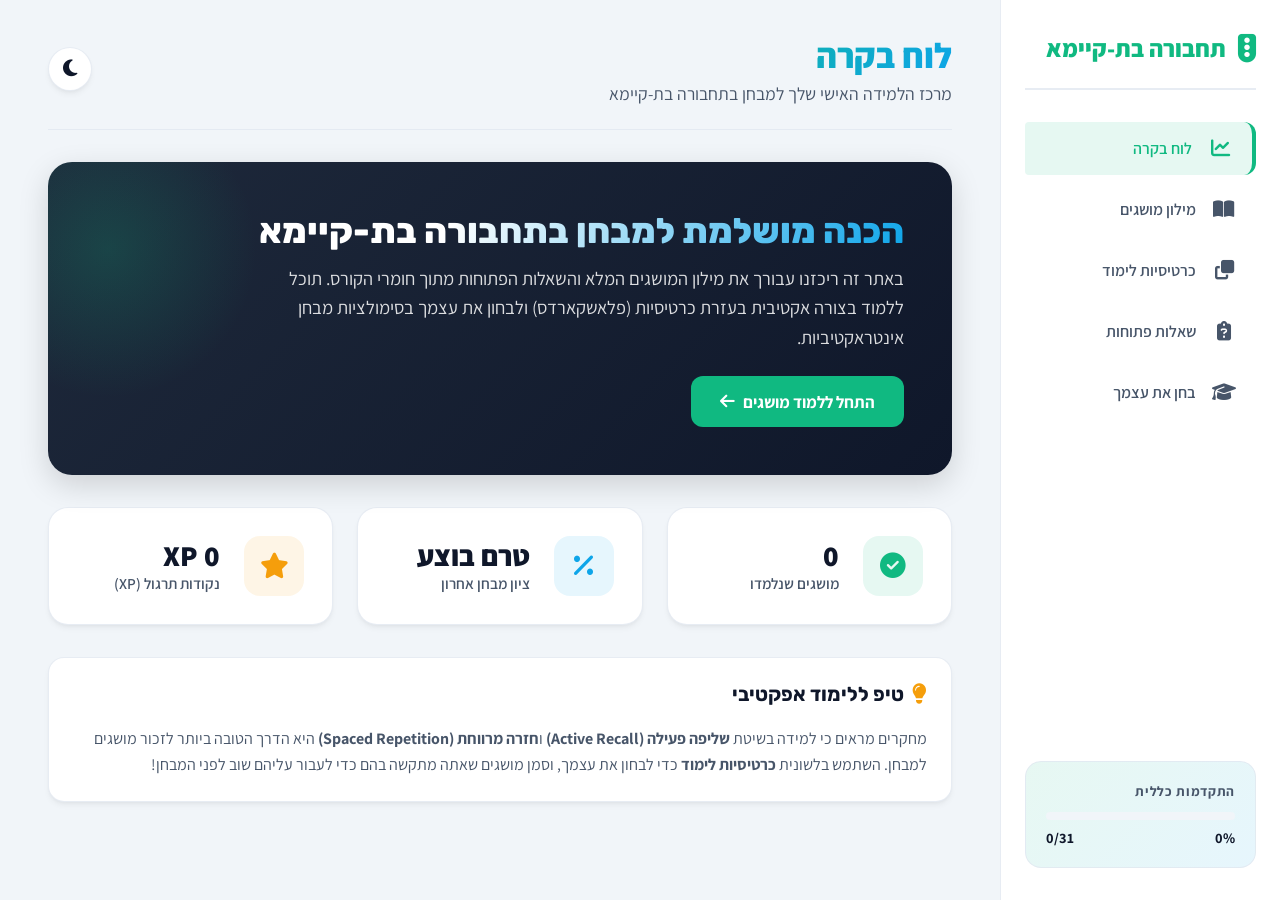
==== index.html @ 175c75ff "site" ====
<!DOCTYPE html>
<html lang="he" dir="rtl">
<head>
    <meta charset="UTF-8">
    <meta name="viewport" content="width=device-width, initial-scale=1.0">
    <title>מערכת לימוד אינטראקטיבית - תחבורה בת-קיימא</title>
    <!-- Google Fonts -->
    <link rel="preconnect" href="https://fonts.googleapis.com">
    <link rel="preconnect" href="https://fonts.gstatic.com" crossorigin>
    <link href="https://fonts.googleapis.com/css2?family=Assistant:wght@300;400;600;700;800&family=Rubik:wght@300;400;500;700;800&display=swap" rel="stylesheet">
    <!-- FontAwesome for icons -->
    <link rel="stylesheet" href="https://cdnjs.cloudflare.com/ajax/libs/font-awesome/6.4.0/css/all.min.css">
    
    <style>
        :root {
            /* Light Mode Palette */
            --bg-primary: #f1f5f9;
            --bg-secondary: #ffffff;
            --text-primary: #0f172a;
            --text-secondary: #475569;
            --primary: #10b981; /* Emerald */
            --primary-hover: #059669;
            --secondary: #0ea5e9; /* Sky Blue */
            --secondary-hover: #0284c7;
            --accent: #f59e0b; /* Amber */
            --danger: #ef4444;
            --success: #22c55e;
            --card-border: rgba(226, 232, 240, 0.8);
            --card-shadow: 0 4px 6px -1px rgb(0 0 0 / 0.05), 0 2px 4px -2px rgb(0 0 0 / 0.05);
            --card-shadow-hover: 0 20px 25px -5px rgb(0 0 0 / 0.1), 0 8px 10px -6px rgb(0 0 0 / 0.1);
            --transition: all 0.3s cubic-bezier(0.4, 0, 0.2, 1);
            --glass-bg: rgba(255, 255, 255, 0.7);
            --glass-border: rgba(255, 255, 255, 0.4);
        }

        [data-theme="dark"] {
            /* Dark Mode Palette */
            --bg-primary: #0b0f19;
            --bg-secondary: #131c2e;
            --text-primary: #f8fafc;
            --text-secondary: #94a3b8;
            --primary: #10b981;
            --primary-hover: #34d399;
            --secondary: #38bdf8;
            --secondary-hover: #7dd3fc;
            --accent: #fbbf24;
            --danger: #f87171;
            --success: #4ade80;
            --card-border: rgba(30, 41, 59, 0.6);
            --card-shadow: 0 4px 6px -1px rgb(0 0 0 / 0.3), 0 2px 4px -2px rgb(0 0 0 / 0.3);
            --card-shadow-hover: 0 20px 25px -5px rgb(0 0 0 / 0.4), 0 8px 10px -6px rgb(0 0 0 / 0.4);
            --glass-bg: rgba(19, 28, 46, 0.8);
            --glass-border: rgba(255, 255, 255, 0.05);
        }

        * {
            box-sizing: border-box;
            margin: 0;
            padding: 0;
            font-family: 'Assistant', 'Rubik', sans-serif;
            -webkit-font-smoothing: antialiased;
        }

        body {
            background-color: var(--bg-primary);
            color: var(--text-primary);
            transition: var(--transition);
            min-height: 100vh;
            display: flex;
            flex-direction: column;
        }

        /* Layout Structure */
        .app-container {
            display: flex;
            min-height: 100vh;
            position: relative;
        }

        /* Sidebar navigation */
        .sidebar {
            width: 280px;
            background-color: var(--bg-secondary);
            border-left: 1px solid var(--card-border);
            padding: 2rem 1.5rem;
            display: flex;
            flex-direction: column;
            gap: 2rem;
            transition: var(--transition);
            z-index: 100;
        }

        .logo-area {
            display: flex;
            align-items: center;
            gap: 0.75rem;
            color: var(--primary);
            font-weight: 800;
            font-size: 1.5rem;
            font-family: 'Rubik', sans-serif;
            border-bottom: 2px solid var(--card-border);
            padding-bottom: 1.5rem;
        }

        .logo-area i {
            font-size: 1.8rem;
        }

        .nav-links {
            list-style: none;
            display: flex;
            flex-direction: column;
            gap: 0.5rem;
        }

        .nav-item {
            display: flex;
            align-items: center;
            gap: 1rem;
            padding: 1rem 1.25rem;
            border-radius: 12px;
            color: var(--text-secondary);
            text-decoration: none;
            font-weight: 600;
            cursor: pointer;
            transition: var(--transition);
        }

        .nav-item:hover, .nav-item.active {
            background-color: rgba(16, 185, 129, 0.1);
            color: var(--primary);
        }

        .nav-item.active {
            border-right: 4px solid var(--primary);
            border-radius: 4px 12px 12px 4px;
        }

        .nav-item i {
            font-size: 1.2rem;
            width: 24px;
            text-align: center;
        }

        /* Sidebar stats box */
        .stats-summary {
            background: linear-gradient(135deg, rgba(16, 185, 129, 0.1) 0%, rgba(14, 165, 233, 0.1) 100%);
            border: 1px solid var(--card-border);
            border-radius: 16px;
            padding: 1.25rem;
            margin-top: auto;
        }

        .stats-summary-title {
            font-size: 0.85rem;
            text-transform: uppercase;
            letter-spacing: 0.05em;
            color: var(--text-secondary);
            font-weight: 700;
            margin-bottom: 0.75rem;
        }

        .progress-bar-container {
            width: 100%;
            height: 8px;
            background-color: var(--bg-primary);
            border-radius: 10px;
            overflow: hidden;
            margin-bottom: 0.5rem;
        }

        .progress-bar-fill {
            height: 100%;
            background: linear-gradient(90deg, var(--primary) 0%, var(--secondary) 100%);
            width: 0%;
            transition: width 0.5s cubic-bezier(0.4, 0, 0.2, 1);
        }

        .progress-text {
            display: flex;
            justify-content: space-between;
            font-size: 0.9rem;
            font-weight: 700;
        }

        /* Main Content Panel */
        .main-content {
            flex: 1;
            padding: 2rem 3rem;
            display: flex;
            flex-direction: column;
            gap: 2rem;
            overflow-y: auto;
            max-width: 1200px;
            margin: 0 auto;
            width: 100%;
        }

        header {
            display: flex;
            justify-content: space-between;
            align-items: center;
            padding-bottom: 1.5rem;
            border-bottom: 1px solid var(--card-border);
        }

        .header-title h1 {
            font-size: 2.2rem;
            font-weight: 800;
            background: linear-gradient(135deg, var(--primary) 0%, var(--secondary) 100%);
            -webkit-background-clip: text;
            -webkit-text-fill-color: transparent;
        }

        .header-title p {
            color: var(--text-secondary);
            margin-top: 0.25rem;
            font-size: 1.1rem;
        }

        .theme-toggle-btn {
            background-color: var(--bg-secondary);
            border: 1px solid var(--card-border);
            color: var(--text-primary);
            padding: 0.75rem;
            border-radius: 50%;
            cursor: pointer;
            font-size: 1.2rem;
            transition: var(--transition);
            box-shadow: var(--card-shadow);
            width: 44px;
            height: 44px;
            display: flex;
            align-items: center;
            justify-content: center;
        }

        .theme-toggle-btn:hover {
            transform: scale(1.05);
            border-color: var(--primary);
            color: var(--primary);
        }

        /* Search and Filter Panel */
        .controls-panel {
            background-color: var(--bg-secondary);
            border: 1px solid var(--card-border);
            border-radius: 16px;
            padding: 1.5rem;
            box-shadow: var(--card-shadow);
            display: flex;
            flex-direction: column;
            gap: 1.25rem;
        }

        .search-row {
            display: flex;
            gap: 1rem;
            position: relative;
        }

        .search-input-wrapper {
            position: relative;
            flex: 1;
        }

        .search-input-wrapper i {
            position: absolute;
            right: 1.25rem;
            top: 50%;
            transform: translateY(-50%);
            color: var(--text-secondary);
            font-size: 1.1rem;
        }

        .search-input {
            width: 100%;
            padding: 1rem 3rem 1rem 1.25rem;
            border-radius: 12px;
            border: 1px solid var(--card-border);
            background-color: var(--bg-primary);
            color: var(--text-primary);
            font-size: 1.05rem;
            outline: none;
            transition: var(--transition);
        }

        .search-input:focus {
            border-color: var(--primary);
            box-shadow: 0 0 0 3px rgba(16, 185, 129, 0.15);
        }

        .categories-filter {
            display: flex;
            flex-wrap: wrap;
            gap: 0.5rem;
        }

        .filter-btn {
            padding: 0.6rem 1.2rem;
            border-radius: 20px;
            border: 1px solid var(--card-border);
            background-color: var(--bg-primary);
            color: var(--text-secondary);
            font-weight: 600;
            font-size: 0.95rem;
            cursor: pointer;
            transition: var(--transition);
        }

        .filter-btn:hover {
            border-color: var(--primary);
            color: var(--primary);
        }

        .filter-btn.active {
            background-color: var(--primary);
            color: white;
            border-color: var(--primary);
        }

        /* Dictionary Card Grid */
        .dictionary-grid {
            display: grid;
            grid-template-columns: repeat(auto-fill, minmax(340px, 1fr));
            gap: 1.5rem;
        }

        .concept-card {
            background-color: var(--bg-secondary);
            border: 1px solid var(--card-border);
            border-radius: 20px;
            padding: 1.75rem;
            box-shadow: var(--card-shadow);
            transition: var(--transition);
            display: flex;
            flex-direction: column;
            position: relative;
            overflow: hidden;
            border-top: 4px solid var(--primary);
        }

        .concept-card::before {
            content: '';
            position: absolute;
            top: 0;
            left: 0;
            width: 100%;
            height: 100%;
            background: linear-gradient(180deg, rgba(16, 185, 129, 0.02) 0%, transparent 100%);
            pointer-events: none;
        }

        .concept-card:hover {
            transform: translateY(-5px);
            box-shadow: var(--card-shadow-hover);
        }

        .card-header {
            display: flex;
            justify-content: space-between;
            align-items: flex-start;
            margin-bottom: 1rem;
            gap: 0.5rem;
        }

        .card-badges {
            display: flex;
            flex-wrap: wrap;
            gap: 0.4rem;
        }

        .badge {
            font-size: 0.75rem;
            padding: 0.3rem 0.75rem;
            border-radius: 30px;
            font-weight: 700;
        }

        .badge-cat {
            background-color: rgba(14, 165, 233, 0.1);
            color: var(--secondary);
        }

        .badge-lesson {
            background-color: rgba(245, 158, 11, 0.1);
            color: var(--accent);
        }

        .learned-badge {
            background-color: rgba(34, 197, 94, 0.1);
            color: var(--success);
            padding: 0.25rem 0.5rem;
            border-radius: 8px;
            font-size: 0.8rem;
            font-weight: 700;
            display: flex;
            align-items: center;
            gap: 0.25rem;
        }

        .concept-title {
            font-size: 1.3rem;
            font-weight: 700;
            color: var(--text-primary);
            line-height: 1.3;
            margin-bottom: 0.75rem;
            font-family: 'Rubik', sans-serif;
        }

        .concept-definition {
            font-size: 0.95rem;
            color: var(--text-secondary);
            line-height: 1.6;
            margin-bottom: 1.5rem;
            flex: 1;
        }

        .card-actions {
            display: flex;
            justify-content: space-between;
            align-items: center;
            border-top: 1px solid var(--card-border);
            padding-top: 1rem;
            margin-top: auto;
        }

        .btn-learned-toggle {
            background: none;
            border: 1px solid var(--card-border);
            padding: 0.5rem 1rem;
            border-radius: 8px;
            color: var(--text-secondary);
            font-size: 0.85rem;
            font-weight: 600;
            cursor: pointer;
            display: flex;
            align-items: center;
            gap: 0.5rem;
            transition: var(--transition);
        }

        .btn-learned-toggle:hover {
            border-color: var(--primary);
            color: var(--primary);
            background-color: rgba(16, 185, 129, 0.05);
        }

        .concept-card.learned-card {
            border-top-color: var(--success);
        }

        .concept-card.learned-card .btn-learned-toggle {
            background-color: var(--success);
            color: white;
            border-color: var(--success);
        }

        /* Open Questions View */
        .open-questions-container {
            display: flex;
            flex-direction: column;
            gap: 1.5rem;
        }

        .question-card {
            background-color: var(--bg-secondary);
            border: 1px solid var(--card-border);
            border-radius: 20px;
            padding: 2rem;
            box-shadow: var(--card-shadow);
            transition: var(--transition);
            border-right: 5px solid var(--secondary);
        }

        .question-header {
            display: flex;
            justify-content: space-between;
            align-items: center;
            margin-bottom: 1.25rem;
        }

        .question-text {
            font-size: 1.3rem;
            font-weight: 700;
            color: var(--text-primary);
            line-height: 1.4;
            font-family: 'Rubik', sans-serif;
        }

        .reveal-btn {
            background-color: var(--secondary);
            color: white;
            border: none;
            padding: 0.75rem 1.5rem;
            border-radius: 12px;
            font-weight: 700;
            cursor: pointer;
            transition: var(--transition);
            display: inline-flex;
            align-items: center;
            gap: 0.5rem;
        }

        .reveal-btn:hover {
            background-color: var(--secondary-hover);
            transform: translateY(-2px);
        }

        .answer-box {
            background-color: var(--bg-primary);
            border: 1px solid var(--card-border);
            border-radius: 12px;
            padding: 1.5rem;
            margin-top: 1rem;
            line-height: 1.7;
            font-size: 1.05rem;
            display: none;
            animation: fadeIn 0.4s ease-out;
        }

        .answer-box.visible {
            display: block;
        }

        .answer-box ul {
            margin-top: 1rem;
            padding-right: 1.5rem;
            display: flex;
            flex-direction: column;
            gap: 0.75rem;
        }

        .answer-box li {
            list-style-type: disc;
        }

        /* Flashcard Study Mode CSS */
        .study-view {
            max-width: 600px;
            margin: 0 auto;
            width: 100%;
            display: flex;
            flex-direction: column;
            align-items: center;
            gap: 2rem;
        }

        .flashcard-wrapper {
            perspective: 1000px;
            width: 100%;
            height: 380px;
            cursor: pointer;
        }

        .flashcard {
            position: relative;
            width: 100%;
            height: 100%;
            text-align: center;
            transition: transform 0.8s cubic-bezier(0.175, 0.885, 0.32, 1.275);
            transform-style: preserve-3d;
        }

        .flashcard-wrapper:hover .flashcard {
            /* Smooth tilt effect on hover to indicate interactiveness */
            box-shadow: 0 14px 28px rgba(0,0,0,0.15), 0 10px 10px rgba(0,0,0,0.1);
        }

        .flashcard.flipped {
            transform: rotateY(180deg);
        }

        .flashcard-front, .flashcard-back {
            position: absolute;
            width: 100%;
            height: 100%;
            -webkit-backface-visibility: hidden;
            backface-visibility: hidden;
            border-radius: 24px;
            display: flex;
            flex-direction: column;
            justify-content: center;
            align-items: center;
            padding: 2.5rem;
            box-shadow: var(--card-shadow);
            border: 1px solid var(--card-border);
        }

        .flashcard-front {
            background: linear-gradient(135deg, var(--primary) 0%, var(--primary-hover) 100%);
            color: white;
        }

        .flashcard-front .card-cat-indicator {
            position: absolute;
            top: 2rem;
            background-color: rgba(255, 255, 255, 0.2);
            color: white;
            padding: 0.4rem 1rem;
            border-radius: 30px;
            font-size: 0.85rem;
            font-weight: 700;
        }

        .flashcard-front .card-title-lg {
            font-size: 2.2rem;
            font-weight: 800;
            font-family: 'Rubik', sans-serif;
            text-shadow: 0 2px 4px rgba(0,0,0,0.1);
        }

        .flashcard-front .hint-text {
            position: absolute;
            bottom: 2rem;
            font-size: 0.9rem;
            opacity: 0.8;
            font-weight: 600;
            display: flex;
            align-items: center;
            gap: 0.5rem;
        }

        .flashcard-back {
            background-color: var(--bg-secondary);
            color: var(--text-primary);
            transform: rotateY(180deg);
            justify-content: flex-start;
            text-align: right;
            overflow-y: auto;
        }

        .flashcard-back .card-back-header {
            width: 100%;
            border-bottom: 1px solid var(--card-border);
            padding-bottom: 0.75rem;
            margin-bottom: 1.25rem;
            display: flex;
            justify-content: space-between;
            align-items: center;
        }

        .flashcard-back .back-title {
            font-size: 1.4rem;
            font-weight: 700;
            font-family: 'Rubik', sans-serif;
            color: var(--primary);
        }

        .flashcard-back .back-definition {
            font-size: 1.1rem;
            line-height: 1.7;
            color: var(--text-primary);
            overflow-y: auto;
            flex: 1;
            width: 100%;
        }

        .flashcard-back .hint-text-back {
            font-size: 0.85rem;
            color: var(--text-secondary);
            text-align: center;
            margin-top: 1rem;
            width: 100%;
        }

        .study-controls {
            display: flex;
            align-items: center;
            justify-content: space-between;
            width: 100%;
            margin-top: 1rem;
        }

        .study-nav-btn {
            background-color: var(--bg-secondary);
            border: 1px solid var(--card-border);
            color: var(--text-primary);
            width: 50px;
            height: 50px;
            border-radius: 50%;
            cursor: pointer;
            display: flex;
            align-items: center;
            justify-content: center;
            font-size: 1.2rem;
            transition: var(--transition);
            box-shadow: var(--card-shadow);
        }

        .study-nav-btn:hover {
            background-color: var(--primary);
            color: white;
            border-color: var(--primary);
            transform: scale(1.05);
        }

        .study-progress-counter {
            font-weight: 700;
            font-size: 1.1rem;
            color: var(--text-secondary);
        }

        .study-feedback-buttons {
            display: flex;
            gap: 1rem;
            width: 100%;
            margin-top: 0.5rem;
        }

        .feedback-btn {
            flex: 1;
            padding: 1rem;
            border-radius: 12px;
            border: none;
            font-size: 1.05rem;
            font-weight: 700;
            cursor: pointer;
            display: flex;
            align-items: center;
            justify-content: center;
            gap: 0.5rem;
            transition: var(--transition);
            color: white;
        }

        .btn-know {
            background-color: var(--success);
        }
        .btn-know:hover {
            background-color: #16a34a;
            transform: translateY(-2px);
        }

        .btn-dont-know {
            background-color: var(--danger);
        }
        .btn-dont-know:hover {
            background-color: #dc2626;
            transform: translateY(-2px);
        }

        /* Quiz View CSS */
        .quiz-view {
            max-width: 700px;
            margin: 0 auto;
            width: 100%;
            background-color: var(--bg-secondary);
            border: 1px solid var(--card-border);
            border-radius: 24px;
            padding: 2.5rem;
            box-shadow: var(--card-shadow);
            display: flex;
            flex-direction: column;
            gap: 2rem;
            position: relative;
        }

        .quiz-start-screen {
            text-align: center;
            display: flex;
            flex-direction: column;
            align-items: center;
            gap: 1.5rem;
            padding: 2rem 0;
        }

        .quiz-start-screen i {
            font-size: 5rem;
            color: var(--accent);
            animation: bounce 2s infinite;
        }

        .quiz-start-screen h2 {
            font-size: 2rem;
            font-family: 'Rubik', sans-serif;
            font-weight: 800;
        }

        .quiz-start-screen p {
            color: var(--text-secondary);
            font-size: 1.15rem;
            max-width: 500px;
            line-height: 1.6;
        }

        .btn-start-quiz {
            background: linear-gradient(135deg, var(--primary) 0%, var(--secondary) 100%);
            color: white;
            border: none;
            padding: 1rem 2.5rem;
            font-size: 1.2rem;
            font-weight: 700;
            border-radius: 16px;
            cursor: pointer;
            transition: var(--transition);
            box-shadow: 0 4px 15px rgba(16, 185, 129, 0.3);
        }

        .btn-start-quiz:hover {
            transform: translateY(-2px);
            box-shadow: 0 8px 25px rgba(16, 185, 129, 0.45);
        }

        .quiz-active-screen {
            display: none;
            flex-direction: column;
            gap: 1.5rem;
        }

        .quiz-header {
            display: flex;
            justify-content: space-between;
            align-items: center;
            border-bottom: 2px solid var(--card-border);
            padding-bottom: 1rem;
        }

        .quiz-progress-num {
            font-size: 1.1rem;
            font-weight: 700;
            color: var(--text-secondary);
        }

        .quiz-score-indicator {
            background-color: rgba(14, 165, 233, 0.1);
            color: var(--secondary);
            padding: 0.4rem 1rem;
            border-radius: 30px;
            font-weight: 700;
            font-size: 0.95rem;
        }

        .quiz-question-container {
            margin: 1rem 0;
        }

        .quiz-question-type {
            font-size: 0.9rem;
            text-transform: uppercase;
            font-weight: 700;
            color: var(--primary);
            margin-bottom: 0.5rem;
            letter-spacing: 0.05em;
        }

        .quiz-question-text {
            font-size: 1.4rem;
            font-weight: 700;
            color: var(--text-primary);
            line-height: 1.4;
            font-family: 'Rubik', sans-serif;
        }

        .quiz-options-list {
            display: flex;
            flex-direction: column;
            gap: 1rem;
            margin-top: 1.5rem;
        }

        .quiz-option {
            background-color: var(--bg-primary);
            border: 1px solid var(--card-border);
            border-radius: 14px;
            padding: 1.1rem 1.5rem;
            font-size: 1.05rem;
            font-weight: 600;
            color: var(--text-primary);
            cursor: pointer;
            transition: var(--transition);
            display: flex;
            align-items: center;
            justify-content: space-between;
            gap: 1rem;
            text-align: right;
        }

        .quiz-option:hover {
            border-color: var(--secondary);
            background-color: rgba(14, 165, 233, 0.05);
            transform: translateX(-5px);
        }

        .quiz-option.correct {
            background-color: rgba(34, 197, 94, 0.15) !important;
            border-color: var(--success) !important;
            color: var(--success) !important;
        }

        .quiz-option.incorrect {
            background-color: rgba(239, 68, 68, 0.15) !important;
            border-color: var(--danger) !important;
            color: var(--danger) !important;
        }

        .quiz-option-status-icon {
            font-size: 1.2rem;
            display: none;
        }

        .quiz-option.correct .quiz-option-status-icon {
            display: block;
            color: var(--success);
        }

        .quiz-option.incorrect .quiz-option-status-icon {
            display: block;
            color: var(--danger);
        }

        .quiz-feedback-box {
            padding: 1.25rem;
            border-radius: 12px;
            font-weight: 600;
            display: none;
            animation: fadeIn 0.3s ease;
            line-height: 1.5;
        }

        .quiz-feedback-box.correct-feedback {
            background-color: rgba(34, 197, 94, 0.1);
            color: var(--success);
            border: 1px solid var(--success);
        }

        .quiz-feedback-box.incorrect-feedback {
            background-color: rgba(239, 68, 68, 0.1);
            color: var(--danger);
            border: 1px solid var(--danger);
        }

        .btn-next-quiz {
            align-self: flex-end;
            background-color: var(--primary);
            color: white;
            border: none;
            padding: 0.9rem 2rem;
            font-size: 1.1rem;
            font-weight: 700;
            border-radius: 12px;
            cursor: pointer;
            transition: var(--transition);
            display: none;
        }

        .btn-next-quiz:hover {
            background-color: var(--primary-hover);
            transform: translateY(-2px);
        }

        /* Quiz Summary Screen */
        .quiz-summary-screen {
            display: none;
            text-align: center;
            flex-direction: column;
            align-items: center;
            gap: 2rem;
            padding: 1.5rem 0;
        }

        .quiz-score-circle {
            position: relative;
            width: 160px;
            height: 160px;
            border-radius: 50%;
            background: conic-gradient(var(--success) 0deg, var(--bg-primary) 0deg);
            display: flex;
            align-items: center;
            justify-content: center;
            box-shadow: 0 10px 25px rgba(0,0,0,0.1);
            transition: transform 0.8s ease-out;
        }

        .quiz-score-circle-inner {
            width: 130px;
            height: 130px;
            border-radius: 50%;
            background-color: var(--bg-secondary);
            display: flex;
            flex-direction: column;
            align-items: center;
            justify-content: center;
            font-family: 'Rubik', sans-serif;
        }

        .quiz-score-percent {
            font-size: 2.2rem;
            font-weight: 800;
            color: var(--text-primary);
        }

        .quiz-score-label {
            font-size: 0.9rem;
            color: var(--text-secondary);
            font-weight: 600;
        }

        .quiz-summary-text h3 {
            font-size: 1.8rem;
            font-weight: 800;
            margin-bottom: 0.5rem;
        }

        .quiz-summary-text p {
            color: var(--text-secondary);
            font-size: 1.1rem;
        }

        .quiz-action-buttons {
            display: flex;
            gap: 1rem;
        }

        /* Empty State */
        .empty-state {
            grid-column: 1 / -1;
            text-align: center;
            padding: 4rem 2rem;
            background-color: var(--bg-secondary);
            border: 1px solid var(--card-border);
            border-radius: 20px;
            color: var(--text-secondary);
            display: flex;
            flex-direction: column;
            align-items: center;
            gap: 1rem;
        }

        .empty-state i {
            font-size: 3.5rem;
            color: var(--text-secondary);
            opacity: 0.5;
        }

        .empty-state h3 {
            font-size: 1.4rem;
            font-weight: 700;
            color: var(--text-primary);
        }

        /* Dashboard View */
        .dashboard-grid {
            display: grid;
            grid-template-columns: repeat(auto-fit, minmax(280px, 1fr));
            gap: 1.5rem;
        }

        .dashboard-card {
            background-color: var(--bg-secondary);
            border: 1px solid var(--card-border);
            border-radius: 20px;
            padding: 1.75rem;
            box-shadow: var(--card-shadow);
            display: flex;
            align-items: center;
            gap: 1.5rem;
            transition: var(--transition);
        }

        .dashboard-card:hover {
            transform: translateY(-3px);
            box-shadow: var(--card-shadow-hover);
        }

        .dash-icon-box {
            width: 60px;
            height: 60px;
            border-radius: 16px;
            display: flex;
            align-items: center;
            justify-content: center;
            font-size: 1.6rem;
        }

        .dash-icon-primary {
            background-color: rgba(16, 185, 129, 0.1);
            color: var(--primary);
        }

        .dash-icon-secondary {
            background-color: rgba(14, 165, 233, 0.1);
            color: var(--secondary);
        }

        .dash-icon-accent {
            background-color: rgba(245, 158, 11, 0.1);
            color: var(--accent);
        }

        .dash-info h3 {
            font-size: 1.8rem;
            font-weight: 800;
            color: var(--text-primary);
            line-height: 1.2;
        }

        .dash-info p {
            color: var(--text-secondary);
            font-size: 0.95rem;
            font-weight: 600;
        }

        .welcome-hero {
            background: linear-gradient(135deg, #1e293b 0%, #0f172a 100%);
            border-radius: 24px;
            padding: 3rem;
            color: white;
            position: relative;
            overflow: hidden;
            box-shadow: 0 10px 30px rgba(0, 0, 0, 0.15);
            display: flex;
            justify-content: space-between;
            align-items: center;
        }

        .welcome-hero::before {
            content: '';
            position: absolute;
            top: -20%;
            left: -10%;
            width: 300px;
            height: 300px;
            background: radial-gradient(circle, var(--primary) 0%, transparent 70%);
            opacity: 0.2;
            pointer-events: none;
        }

        .welcome-text h2 {
            font-size: 2.2rem;
            font-weight: 800;
            margin-bottom: 0.75rem;
            font-family: 'Rubik', sans-serif;
            background: linear-gradient(120deg, #ffffff 30%, var(--secondary) 100%);
            -webkit-background-clip: text;
            -webkit-text-fill-color: transparent;
        }

        .welcome-text p {
            font-size: 1.15rem;
            opacity: 0.85;
            max-width: 650px;
            line-height: 1.6;
        }

        .hero-action-btn {
            background-color: var(--primary);
            color: white;
            border: none;
            padding: 0.9rem 1.8rem;
            font-size: 1.05rem;
            font-weight: 700;
            border-radius: 12px;
            cursor: pointer;
            transition: var(--transition);
            margin-top: 1.5rem;
            display: inline-flex;
            align-items: center;
            gap: 0.5rem;
        }

        .hero-action-btn:hover {
            background-color: var(--primary-hover);
            transform: translateY(-2px);
        }

        /* Animations */
        @keyframes fadeIn {
            from { opacity: 0; transform: translateY(10px); }
            to { opacity: 1; transform: translateY(0); }
        }

        @keyframes bounce {
            0%, 20%, 50%, 80%, 100% {transform: translateY(0);}
            40% {transform: translateY(-20px);}
            60% {transform: translateY(-10px);}
        }

        /* Responsive styling */
        @media (max-width: 1024px) {
            .app-container {
                flex-direction: column;
            }
            .sidebar {
                width: 100%;
                border-left: none;
                border-bottom: 1px solid var(--card-border);
                padding: 1.5rem;
                gap: 1rem;
            }
            .logo-area {
                border-bottom: none;
                padding-bottom: 0;
            }
            .nav-links {
                flex-direction: row;
                overflow-x: auto;
                padding-bottom: 0.5rem;
            }
            .nav-item {
                white-space: nowrap;
                padding: 0.75rem 1rem;
            }
            .nav-item.active {
                border-right: none;
                border-bottom: 3px solid var(--primary);
                border-radius: 12px 12px 0 0;
            }
            .stats-summary {
                display: none; /* Hide on small screen top bars to save space */
            }
            .main-content {
                padding: 1.5rem;
            }
            .welcome-hero {
                padding: 2rem;
            }
            .welcome-text h2 {
                font-size: 1.8rem;
            }
        }

        @media (max-width: 640px) {
            .nav-links {
                justify-content: space-between;
            }
            .header-title h1 {
                font-size: 1.8rem;
            }
            .search-row {
                flex-direction: column;
            }
            .quiz-view {
                padding: 1.5rem;
            }
            .flashcard-wrapper {
                height: 320px;
            }
            .flashcard-front .card-title-lg {
                font-size: 1.7rem;
            }
        }
    </style>
</head>
<body data-theme="light">

    <div class="app-container">
        
        <!-- Sidebar Navigation -->
        <aside class="sidebar">
            <div class="logo-area">
                <i class="fa-solid fa-traffic-light"></i>
                <span>תחבורה בת-קיימא</span>
            </div>
            
            <nav>
                <ul class="nav-links">
                    <li>
                        <a class="nav-item active" onclick="switchView('dashboard')" id="nav-dashboard">
                            <i class="fa-solid fa-chart-line"></i>
                            <span>לוח בקרה</span>
                        </a>
                    </li>
                    <li>
                        <a class="nav-item" onclick="switchView('dictionary')" id="nav-dictionary">
                            <i class="fa-solid fa-book-open"></i>
                            <span>מילון מושגים</span>
                        </a>
                    </li>
                    <li>
                        <a class="nav-item" onclick="switchView('flashcards')" id="nav-flashcards">
                            <i class="fa-solid fa-clone"></i>
                            <span>כרטיסיות לימוד</span>
                        </a>
                    </li>
                    <li>
                        <a class="nav-item" onclick="switchView('open-questions')" id="nav-open-questions">
                            <i class="fa-solid fa-clipboard-question"></i>
                            <span>שאלות פתוחות</span>
                        </a>
                    </li>
                    <li>
                        <a class="nav-item" onclick="switchView('quiz')" id="nav-quiz">
                            <i class="fa-solid fa-graduation-cap"></i>
                            <span>בחן את עצמך</span>
                        </a>
                    </li>
                </ul>
            </nav>
            
            <!-- Learning Progress Box in Sidebar -->
            <div class="stats-summary">
                <div class="stats-summary-title">התקדמות כללית</div>
                <div class="progress-bar-container">
                    <div class="progress-bar-fill" id="sidebar-progress-fill"></div>
                </div>
                <div class="progress-text">
                    <span id="sidebar-progress-percent">0%</span>
                    <span id="sidebar-progress-ratio">0/0</span>
                </div>
            </div>
        </aside>

        <!-- Main Content Area -->
        <main class="main-content">
            
            <!-- App Header -->
            <header>
                <div class="header-title">
                    <h1 id="view-title">לוח בקרה</h1>
                    <p id="view-subtitle">מרכז הלמידה האישי שלך למבחן בתחבורה בת-קיימא</p>
                </div>
                <button class="theme-toggle-btn" onclick="toggleTheme()" title="שנה מצב תצוגה">
                    <i class="fa-solid fa-moon" id="theme-icon"></i>
                </button>
            </header>

            <!-- VIEW 1: DASHBOARD -->
            <section id="view-dashboard" class="app-view" style="display: flex; flex-direction: column; gap: 2rem;">
                
                <!-- Welcome Hero -->
                <div class="welcome-hero">
                    <div class="welcome-text">
                        <h2>הכנה מושלמת למבחן בתחבורה בת-קיימא</h2>
                        <p>באתר זה ריכזנו עבורך את מילון המושגים המלא והשאלות הפתוחות מתוך חומרי הקורס. תוכל ללמוד בצורה אקטיבית בעזרת כרטיסיות (פלאשקארדס) ולבחון את עצמך בסימולציות מבחן אינטראקטיביות.</p>
                        <button class="hero-action-btn" onclick="switchView('dictionary')">
                            <span>התחל ללמוד מושגים</span>
                            <i class="fa-solid fa-arrow-left"></i>
                        </button>
                    </div>
                </div>

                <!-- Metrics Row -->
                <div class="dashboard-grid">
                    <div class="dashboard-card">
                        <div class="dash-icon-box dash-icon-primary">
                            <i class="fa-solid fa-circle-check"></i>
                        </div>
                        <div class="dash-info">
                            <h3 id="dash-learned-count">0</h3>
                            <p>מושגים שנלמדו</p>
                        </div>
                    </div>
                    
                    <div class="dashboard-card">
                        <div class="dash-icon-box dash-icon-secondary">
                            <i class="fa-solid fa-percent"></i>
                        </div>
                        <div class="dash-info">
                            <h3 id="dash-quiz-score">אין נתונים</h3>
                            <p>ציון מבחן אחרון</p>
                        </div>
                    </div>

                    <div class="dashboard-card">
                        <div class="dash-icon-box dash-icon-accent">
                            <i class="fa-solid fa-star"></i>
                        </div>
                        <div class="dash-info">
                            <h3 id="dash-streak">0</h3>
                            <p>נקודות תרגול (XP)</p>
                        </div>
                    </div>
                </div>

                <!-- Tips & Recommendations -->
                <div class="controls-panel">
                    <h3 style="font-family: 'Rubik', sans-serif; font-size: 1.25rem;"><i class="fa-solid fa-lightbulb" style="color: var(--accent); margin-left: 0.5rem;"></i>טיפ ללימוד אפקטיבי</h3>
                    <p style="color: var(--text-secondary); line-height: 1.6;">מחקרים מראים כי למידה בשיטת <b>שליפה פעילה (Active Recall)</b> ו<b>חזרה מרווחת (Spaced Repetition)</b> היא הדרך הטובה ביותר לזכור מושגים למבחן. השתמש בלשונית <b>כרטיסיות לימוד</b> כדי לבחון את עצמך, וסמן מושגים שאתה מתקשה בהם כדי לעבור עליהם שוב לפני המבחן!</p>
                </div>
            </section>

            <!-- VIEW 2: DICTIONARY -->
            <section id="view-dictionary" class="app-view" style="display: none; flex-direction: column; gap: 2.5rem;">
                
                <!-- Search & Categories Bar -->
                <div class="controls-panel">
                    <div class="search-row">
                        <div class="search-input-wrapper">
                            <i class="fa-solid fa-magnifying-glass"></i>
                            <input type="text" class="search-input" id="search-bar" placeholder="חפש מושג, מונח באנגלית, הגדרה או שיעור..." oninput="filterConcepts()">
                        </div>
                    </div>
                    
                    <div class="categories-filter" id="category-filters">
                        <button class="filter-btn active" onclick="setCategoryFilter('all')">הכל</button>
                        <button class="filter-btn" onclick="setCategoryFilter('sustainability')">מושגי יסוד וקיימות</button>
                        <button class="filter-btn" onclick="setCategoryFilter('economics')">כלכלת תחבורה ומיסוי</button>
                        <button class="filter-btn" onclick="setCategoryFilter('policy')">רגולציה ומדיניות סביבתית</button>
                        <button class="filter-btn" onclick="setCategoryFilter('planning')">תכנון עירוני ותחבורה פעילה</button>
                        <button class="filter-btn" onclick="setCategoryFilter('learned')">נלמדו רק ✔</button>
                        <button class="filter-btn" onclick="setCategoryFilter('unlearned')">טרם נלמדו ❌</button>
                    </div>
                </div>

                <!-- Dictionary Grid -->
                <div class="dictionary-grid" id="concepts-grid">
                    <!-- Concept cards dynamically loaded here -->
                </div>
            </section>

            <!-- VIEW 3: FLASHCARDS -->
            <section id="view-flashcards" class="app-view" style="display: none;">
                <div class="study-view">
                    
                    <div class="flashcard-wrapper" onclick="toggleFlashcardFlip()">
                        <div class="flashcard" id="flashcard-element">
                            <!-- Front of Card -->
                            <div class="flashcard-front">
                                <span class="card-cat-indicator" id="flashcard-cat">מושגי יסוד וקיימות</span>
                                <h3 class="card-title-lg" id="flashcard-title">מושג</h3>
                                <div class="hint-text">
                                    <i class="fa-solid fa-rotate"></i>
                                    <span>לחץ כדי להציג את ההגדרה</span>
                                </div>
                            </div>
                            <!-- Back of Card -->
                            <div class="flashcard-back">
                                <div class="back-title" id="flashcard-title-back">מושג</div>
                                <div class="back-definition" id="flashcard-def">הגדרה של המושג באמת ארוכה ומעניינת.</div>
                                <div class="hint-text-back">
                                    <i class="fa-solid fa-rotate"></i> לחץ כדי להפוך חזרה
                                </div>
                            </div>
                        </div>
                    </div>

                    <!-- Flashcard navigation controls -->
                    <div class="study-controls">
                        <button class="study-nav-btn" onclick="prevFlashcard()" title="כרטיסייה קודמת">
                            <i class="fa-solid fa-arrow-right"></i>
                        </button>
                        <div class="study-progress-counter" id="flashcard-counter">1 מתוך 31</div>
                        <button class="study-nav-btn" onclick="nextFlashcard()" title="כרטיסייה הבאה">
                            <i class="fa-solid fa-arrow-left"></i>
                        </button>
                    </div>

                    <!-- Assessment / feedback buttons -->
                    <div class="study-feedback-buttons">
                        <button class="feedback-btn btn-dont-know" onclick="handleCardFeedback(false)">
                            <i class="fa-solid fa-circle-xmark"></i>
                            <span>צריך לחזור על זה</span>
                        </button>
                        <button class="feedback-btn btn-know" onclick="handleCardFeedback(true)">
                            <i class="fa-solid fa-circle-check"></i>
                            <span>ידעתי!</span>
                        </button>
                    </div>
                </div>
            </section>

            <!-- VIEW 4: OPEN QUESTIONS -->
            <section id="view-open-questions" class="app-view" style="display: none;">
                <div class="open-questions-container" id="open-questions-list">
                    <!-- Open Questions will be loaded dynamically here -->
                </div>
            </section>

            <!-- VIEW 5: QUIZ -->
            <section id="view-quiz" class="app-view" style="display: none;">
                <div class="quiz-view" id="quiz-box">
                    
                    <!-- 1. Quiz Start Screen -->
                    <div class="quiz-start-screen" id="quiz-start-screen">
                        <i class="fa-solid fa-clipboard-check"></i>
                        <h2>סימולציית מבחן אינטראקטיבית</h2>
                        <p>הסימולציה כוללת 10 שאלות אמריקאיות (בחירה מרובה) שנוצרות באופן אקראי מתוך כל מאגר מושגי התחבורה בת-הקיימא שלך. מצוין להערכת רמת הידע והמוכנות שלך למבחן.</p>
                        <button class="btn-start-quiz" onclick="startQuiz()">התחל בבחינה</button>
                    </div>

                    <!-- 2. Quiz Active Screen -->
                    <div class="quiz-active-screen" id="quiz-active-screen">
                        <div class="quiz-header">
                            <div class="quiz-progress-num" id="quiz-progress-num">שאלה 1 מתוך 10</div>
                            <div class="quiz-score-indicator" id="quiz-score-indicator">נקודות: 0</div>
                        </div>

                        <div class="quiz-question-container">
                            <div class="quiz-question-type" id="quiz-question-type">התאם את המושג להגדרה</div>
                            <div class="quiz-question-text" id="quiz-question-text">מהי ההגדרה הנכונה עבור...?</div>
                        </div>

                        <div class="quiz-options-list" id="quiz-options-list">
                            <!-- Options dynamically rendered here -->
                        </div>

                        <div class="quiz-feedback-box" id="quiz-feedback-box">
                            משוב לשאלה
                        </div>

                        <button class="btn-next-quiz" id="btn-next-quiz" onclick="nextQuizQuestion()">המשך לשאלה הבאה</button>
                    </div>

                    <!-- 3. Quiz Summary Screen -->
                    <div class="quiz-summary-screen" id="quiz-summary-screen">
                        <div class="quiz-score-circle" id="quiz-score-circle">
                            <div class="quiz-score-circle-inner">
                                <span class="quiz-score-percent" id="quiz-score-percent">0%</span>
                                <span class="quiz-score-label">ציון סופי</span>
                            </div>
                        </div>

                        <div class="quiz-summary-text">
                            <h3 id="quiz-summary-heading">כל הכבוד!</h3>
                            <p id="quiz-summary-body">סיימת את סימולציית המבחן בהצלחה.</p>
                        </div>

                        <div class="quiz-action-buttons">
                            <button class="btn-start-quiz" onclick="startQuiz()">נסה שוב</button>
                            <button class="btn-start-quiz" style="background: var(--bg-primary); color: var(--text-primary); border: 1px solid var(--card-border); box-shadow: none;" onclick="switchView('dictionary')">חזור למילון</button>
                        </div>
                    </div>

                </div>
            </section>

        </main>
    </div>

    <!-- Application Script containing full database and application logic -->
    <script>
        // Full parsed concepts database
        const concepts = [
            {
                id: 1,
                title: "פיתוח בר-קיימא (עפ\"י קמפבל)",
                category: "sustainability",
                categoryHebrew: "מושגי יסוד וקיימות",
                definition: "המושג מתייחס לפיתוח המספק את צורכי ההווה מבלי לסכן את יכולתם של הדורות הבאים לספק את צורכיהם שלהם. על פי קמפבל, פיתוח זה דורש איזון בין קונפליקטים שונים (כגון פיתוח כלכלי, סביבה וחברה), מתוך מטרה להגיע למצב אידיאלי של עיר \"ירוקה, רווחית והוגנת\".",
                source: "שיעור 1"
            },
            {
                id: 2,
                title: "תחבורה בת-קיימא",
                category: "sustainability",
                categoryHebrew: "מושגי יסוד וקיימות",
                definition: "מערכת תחבורה נגישה, בטוחה, ידידותית לסביבה ובהישג יד לכלל האוכלוסייה. מטרתה היא לשמר ואף להגדיל את תפוקות התחבורה, תוך הפחתת תשומות האנרגיה (במיוחד ממקורות מתכלים), וכן לצמצם או להפנים עלויות חיצוניות כדי לעודד דפוסי נסיעה בני-קיימא.",
                source: "שיעור 1+12"
            },
            {
                id: 3,
                title: "השפעות ישירות, עקיפות ומצטברות",
                category: "sustainability",
                categoryHebrew: "מושגי יסוד וקיימות",
                definition: "קטגוריות המתארות את השפעת מערכת התחבורה על הסביבה. השפעות ישירות הן תוצאות מיידיות כגון פליטת מזהמים ורעש. השפעות עקיפות הן שניוניות כמו שינויי שימושי קרקע, והשפעות מצטברות מתייחסות לפגיעה נרחבת יותר לאורך זמן כגון פגיעה באיכות החיים, בבריאות הציבור ובמגוון הביולוגי.",
                source: "שיעור 2"
            },
            {
                id: 4,
                title: "מחזור חיים של כלי רכב (LCA)",
                category: "sustainability",
                categoryHebrew: "מושגי יסוד וקיימות",
                definition: "שיטה לבחינת ההשפעה הכוללת של כלי רכב על הסביבה לאורך כל שלבי קיומו (Life cycle assessment). הבחינה כוללת את כריית חומרי הגלם, תהליך הייצור עצמו, מקורות האנרגיה לייצור ולשימוש, יעילות אנרגטית, שנות השימוש ותחזוקת הרכב.",
                source: "שיעור 2"
            },
            {
                id: 5,
                title: "צדק סביבתי",
                category: "sustainability",
                categoryHebrew: "מושגי יסוד וקיימות",
                definition: "העיקרון לפיו, כל האנשים והקהילות זכאים להגנה שווה על-פי חוקי הבריאות והגנת הסביבה. אי צדק סביבתי נגרם משלוש סיבות עיקריות: סיבות כלכליות, סיבות סוציו-פוליטיות, וכן מטעמי אפליה.",
                source: "שיעור 3"
            },
            {
                id: 6,
                title: "נגישות וניידות",
                category: "sustainability",
                categoryHebrew: "מושגי יסוד וקיימות",
                definition: "שני מושגים הקשורים לתפקוד התחבורתי. נגישות מתייחסת ליכולת האדם להגיע ליעדים משמעותיים ולבצע אינטראקציות חברתיות או כלכליות, בעוד שניידות מתייחסת לעצם התנועה במרחב. בעוד שתחבורה מבוססת רכב פרטי מעודדת ניידות ומרחק (ביזור), מערכות הסעת המונים מעודדות נגישות מבוססת קרבה (התקבצות).",
                source: "שיעור 4+5"
            },
            {
                id: 7,
                title: "היזון חוזר בין תחבורה ומרחב",
                category: "sustainability",
                categoryHebrew: "מושגי יסוד וקיימות",
                definition: "קשר דו-כיווני סימביוטי שבו תשתיות התחבורה מעצבות את פריסת שימושי הקרקע (למשל, כבישים מהירים מעודדים פרבור וביזור), ושימושי הקרקע מצדם מכתיבים את עוצמת וסוג הביקוש לתחבורה. הבנת קשר זה קריטית למניעת תופעות של פיתוח דליל הנשען על רכב פרטי בלבד.",
                source: "שיעור 4"
            },
            {
                id: 8,
                title: "פרדוקס ז'וונס",
                category: "economics",
                categoryHebrew: "כלכלת תחבורה ומיסוי",
                definition: "תופעה הקובעת כי שיפור ביעילות הטכנולוגית והוזלת העלות של שימוש במשאב (כמו דלק), גורמים דווקא להגדלת הביקוש והשימוש באותו משאב. בהקשר התחבורתי, המשמעות היא שחיסכון בדלק עלול להוביל לעלייה במספר הנסיעות ובכך לקזז את התועלת הסביבתית המקורית.",
                source: "שיעור 6"
            },
            {
                id: 9,
                title: "אפקט ריבאונד",
                category: "economics",
                categoryHebrew: "כלכלת תחבורה ומיסוי",
                definition: "מצב שבו שיפור טכנולוגי ביעילות משאב (כמו חיסכון בדלק) מוביל להוזלת העלות השולית של השימוש בו, מה שמעודד בסופו של דבר עלייה בביקוש ובצריכה הכוללת. תופעה זו ממחישה מדוע שיפורים טכנולוגיים לבדם אינם מספיקים ללא מדיניות משלימה לריסון הביקוש.",
                source: "שיעור 6 ו-12"
            },
            {
                id: 10,
                title: "ביקוש נגזר (The Demand for Travel)",
                category: "economics",
                categoryHebrew: "כלכלת תחבורה ומיסוי",
                definition: "הקביעה הכלכלית כי הנסיעה אינה מוצר צריכה סופי אלא אמצעי (Derived Demand) למימוש פעילויות ביעד. מכאן נובעת התובנה התכנונית כי שינוי המבנה המרחבי וקירוב הפעילויות למשתמש יביאו לצמצום טבעי של הצורך בביצוע נסועה, ולהיפך שימור המרחב כמו שהוא יגרום להמשך ביקוש קשיח לנסיעות.",
                source: "שיעור 5 ו-8"
            },
            {
                id: 11,
                title: "עלות שולית נתפסת מול ממשית",
                category: "economics",
                categoryHebrew: "כלכלת תחבורה ומיסוי",
                definition: "הפער בין ההוצאה שהנהג לוקח בחשבון בעת ההחלטה על נסיעה בודדת (בעיקר דלק וחניה) לבין העלות האמיתית הכוללת של המערכת. העלות הממשית כוללת פחת, ביטוח, עלויות זמן והשפעות חברתיות שאינן משתקפות בכיסו של המשתמש ברגע קבלת ההחלטה.",
                source: "שיעור 5"
            },
            {
                id: 12,
                title: "עלות קבועה מול משתנה",
                category: "economics",
                categoryHebrew: "כלכלת תחבורה ומיסוי",
                definition: "עלויות קבועות הן הוצאות בעלות שאינן תלויות בנסועה (רכישה, טסט, ביטוח חובה), בעוד שעלויות משתנות גדלות עם כל קילומטר (דלק, בלאי, אגרות). מבנה עלויות שבו רוב ההוצאה היא קבועה מעודד נהגים להגדיל את הנסועה כדי \"להצדיק\" את ההשקעה ברכב.",
                source: "שיעור 5"
            },
            {
                id: 13,
                title: "עלות פנימית ואקסטרנליות (עלות חיצונית)",
                category: "economics",
                categoryHebrew: "כלכלת תחבורה ומיסוי",
                definition: "עלות פנימית משולמת ישירות על ידי המשתמש (רכישה, דלק). אקסטרנליות הן עלויות שהמשתמש אינו משלם עליהן ישירות והן מוטלות על החברה, כגון גודש, זיהום אוויר ותאונות, מה שיוצר תמריץ כלכלי מעוות לשימוש יתר ברכב פרטי.",
                source: "שיעור 12"
            },
            {
                id: 14,
                title: "הפנמת עלויות חיצוניות",
                category: "economics",
                categoryHebrew: "כלכלת תחבורה ומיסוי",
                definition: "גישת מדיניות כלכלית שמטרתה לגרום למשתמש ברכב הפרטי לשאת בעלות האמיתית של הנסיעה שלו, כולל הנזקים הסביבתיים והחברתיים שהוא יוצר. כאשר מטילים את העלות הזו ישירות על המשתמש (למשל באמצעות מיסוי או אגרות גודש), עלות הנסיעה עולה והביקוש לנסיעות מזהמות יורד.",
                source: "שיעור 12"
            },
            {
                id: 15,
                title: "תמחור חסר",
                category: "economics",
                categoryHebrew: "כלכלת תחבורה ומיסוי",
                definition: "מצב כלכלי שבו העלות שהמשתמש משלם (כמו אגרת רישוי או דלק) אינה מכסה את כלל העלויות החיצוניות והמשקיות של תשתיות התחבורה בהן הוא משתמש. מצב זה מוביל לסבסוד עקיף של השימוש ברכב הפרטי, הופך אותו לזול יותר ומעודד נסיעות מרובות.",
                source: "שיעור 5"
            },
            {
                id: 16,
                title: "חקיקה ורגולציה סביבתית",
                category: "policy",
                categoryHebrew: "רגולציה ומדיניות סביבתית",
                definition: "מכלול הכלים החוקיים שמפעילה המדינה (כמו \"חוק אוויר נקי\") במטרה להפחית את הזיהום מתחבורה ולהפנים עלויות חיצוניות. רגולציה כזו כוללת קביעת סטנדרטים לפליטות מזהמים, דרישות לתסקירי השפעה על הסביבה ומבדקי זיהום תקופתיים לכלי רכב.",
                source: "שיעור 6"
            },
            {
                id: 17,
                title: "אפקט קליפורניה",
                category: "policy",
                categoryHebrew: "רגולציה ומדיניות סביבתית",
                definition: "תופעה בה גוף ממשלתי או אזור דומיננטי (כדוגמת מדינת קליפורניה) מחליט לאמץ סטנדרטים רגולטוריים וסביבתיים מחמירים, אשר הופכים לאחר מכן לתקן שאומץ על ידי גורמים ומדינות אחרות. הדבר נובע מהרצון להאחיד סטנדרטים רגולטוריים, להקל על קשרי מסחר בין מדינות ולעודד תחרות.",
                source: "שיעור 6"
            },
            {
                id: 18,
                title: "דה-קרבוניזציה",
                category: "policy",
                categoryHebrew: "רגולציה ומדיניות סביבתית",
                definition: "צמצום עד לאפס של פליטת פחמן וגזי חממה אחרים לאטמוספרה. המטרה היא הגבלת עליית הטמפרטורה העולמית הממוצעת ב-1.5-2 מעלות בשנת 2100 והפחתת פליטות פחמן בכ-90% עד 2050. הדרך להגיע למטרה זו מורכבת משלוש דרכי פעולה: מעבר לאנרגיות מתחדשות, חשמול אמצעי התחבורה ושיפור יעילות אנרגטית.",
                source: "שיעור 7"
            },
            {
                id: 19,
                title: "ניטרליות פחמנית",
                category: "policy",
                categoryHebrew: "רגולציה ומדיניות סביבתית",
                definition: "יעד סביבתי המתאר מצב שבו פליטת המזהמים (בנטו) עומדת על אפס. ניתן להשיג זאת על ידי הפחתה משמעותית של הפליטות מחד, ואיזון שבו פליטה של גורם אחד מפוצה דרך הפחתת פליטות של גורם אחר (לדוגמה באמצעות מתן קרדיטים ליצרניות רכב נקיות) מאידך.",
                source: "שיעור 12"
            },
            {
                id: 20,
                title: "הימנעות-הסטה-שיפור (Avoid-Shift-Improve)",
                category: "policy",
                categoryHebrew: "רגולציה ומדיניות סביבתית",
                definition: "אסטרטגיה משולשת לקיימות: הימנעות מנסיעות (דרך עירוב שימושים ונגישות מבוססת קרבה במרחב), הסטה לאמצעי תחבורה יעילים וידידותיים יותר (תחבורה ציבורית, רכיבה והליכה) ושיפור היעילות הטכנולוגית של כלי הרכב והאנרגיה (כמו מעבר לרכבים חשמליים).",
                source: "שיעור 7"
            },
            {
                id: 21,
                title: "ניהול ביקושים בתחבורה (TDM)",
                category: "policy",
                categoryHebrew: "רגולציה ומדיניות סביבתית",
                definition: "גישה תכנונית המתמקדת בניהול מערכת התחבורה הקיימת ובוויסות תנועת האנשים כדי להתמודד עם עומסים, זאת במקום להגדיל את היצע הכבישים. הגישה משתמשת בתמריצים שליליים וחיוביים (כמו אגרות גודש ומדיניות חניה) כדי לעודד את הציבור לשנות את דפוסי הנסיעה הקבועים שלו.",
                source: "שיעור 8"
            },
            {
                id: 22,
                title: "גמישות הביקוש לנסיעות",
                category: "policy",
                categoryHebrew: "רגולציה ומדיניות סביבתית",
                definition: "מושג כלכלי המודד את מידת הרגישות של ההסתברות לבצע נסיעה בתגובה לשינויים בעלויות (זמן או כסף). בתחום התחבורה הביקוש הוא לרוב \"קשיח\" (למשל, עלייה של 10% בעלות תפחית רק 1-3% מהנסיעות), מכיוון שמדובר בצורך קריטי כדי להגיע לעבודה או לבצע מטלות חיוניות.",
                source: "שיעור 8"
            },
            {
                id: 23,
                title: "אגרת גודש",
                category: "policy",
                categoryHebrew: "רגולציה ומדיניות סביבתית",
                definition: "מס או אגרה המוטלים על נהגים הנכנסים לאזור מוגדר ועמוס (לרוב מרכזי ערים), כאמצעי כלכלי משמעותי לניהול ביקושים. מטרותיה העיקריות הן להפחית גודש תנועה, לצמצם שימוש ברכב פרטי ולגייס מקורות כספיים לשיפור וסבסוד של התחבורה הציבורית והפעילה.",
                source: "שיעור 8"
            },
            {
                id: 24,
                title: "ביקוש מושרה",
                category: "policy",
                categoryHebrew: "רגולציה ומדיניות סביבתית",
                definition: "תופעה תחבורתית המתרחשת כאשר פתרונות מסוימים, כגון הרחבת תשתיות כבישים או ירידה בעלויות הנסיעה עקב התרוקנות הכביש בעקבות אגרת גודש, מעודדים אנשים נוספים להתחיל לנסוע באותו ציר. כתוצאה מכך, הפקקים והעומס חוזרים למרות הניסיונות המקוריים לצמצם אותם.",
                source: "שיעור 6 ו-8"
            },
            {
                id: 25,
                title: "מדיניות חניה",
                category: "policy",
                categoryHebrew: "רגולציה ומדיניות סביבתית",
                definition: "סדרת אסטרטגיות לניהול זמינות החניה (כמו צמצום תקני חניה בבנייה או העלאת מחירי חניה) המשמשות לוויסות התחבורה ולניהול ביקושים. מכיוון שחניה זמינה בחינם מוזילה משמעותית את עלות הרכב ומעודדת נסיעות פרטיות, שינוי במדיניות מעלה את העלות למשתמש ומעודד מעבר לתחבורה חלופית.",
                source: "שיעור 8"
            },
            {
                id: 26,
                title: "תחבורה לא מוטורית/פעילה",
                category: "planning",
                categoryHebrew: "תכנון עירוני ותחבורה פעילה",
                definition: "כל אמצעי תנועה המבוססים על מאמץ פיזי של האדם וללא שימוש במנוע, כדוגמת הליכה פשוטה או רכיבה על אופניים. לתחבורה זו יתרונות רבים למערכת מקיימת: היא אינה פולטת מזהמים, תופסת מעט מאוד קרקע, בעלת עלות נמוכה ותורמת משמעותית לבריאות הציבור והקהילה.",
                source: "שיעור 9"
            },
            {
                id: 27,
                title: "המייל האחרון",
                category: "planning",
                categoryHebrew: "תכנון עירוני ותחבורה פעילה",
                definition: "האתגר התפעולי של השלמת המקטע הסופי בשרשרת הנסיעה, בין תחנת התחבורה הציבורית ליעד. פתרונות מקיימים כוללים תשתיות הליכה איכותיות, רשת שבילי אופניים וכלים שיתופיים או זעירים המגשרים על הפער הזה.",
                source: "שיעור 9 ו-12"
            },
            {
                id: 28,
                title: "היפוך הפירמידה התחבורתית",
                category: "planning",
                categoryHebrew: "תכנון עירוני ותחבורה פעילה",
                definition: "תפיסה תכנונית המציעה לשנות את סדר העדיפויות השמרני בהקצאת המרחב העירוני, כך שהולכי הרגל יעמדו בראש סדר העדיפויות וייהנו מזכות הדרך המרכזית. אחריהם יועדפו רוכבי אופניים ותחבורה ציבורית, ואילו הרכב הפרטי (שעד כה תפס את מירב המקום) ימוקם בתחתית הפירמידה עם עדיפות מינימלית.",
                source: "שיעור 9 ו-12"
            },
            {
                id: 29,
                title: "עיר 15/20 דקות",
                category: "planning",
                categoryHebrew: "תכנון עירוני ותחבורה פעילה",
                definition: "מודל לתכנון עירוני השם את האדם במרכז ומבוסס על סביבה הליכתית בטוחה. לפי המודל, תושבים יכולים לממש את כלל צרכיהם היומיומיים במרחק של עד 15 או 20 דקות הגעה באמצעות הליכה, אופניים או תחבורה ציבורית. הדבר מצריך עירוב שימושי קרקע, צפיפות גבוהה ונגישות מרבית כדי לצמצם את תלותם ברכב הפרטי.",
                source: "שיעור 9"
            },
            {
                id: 30,
                title: "חזון אפס (Vision Zero)",
                category: "planning",
                categoryHebrew: "תכנון עירוני ותחבורה פעילה",
                definition: "אסטרטגיה המגדירה כי אין להשלים עם הרוגים בתאונות דרכים. היא נשענת על תכנון תשתיות סלחני, הפחתת מהירות מותרת (למשל 30 קמ\"ש בערים), תשתיות בטוחות ואכיפה נוקשה, מתוך הבנה שטעויות אנוש הן בלתי נמנעות.",
                source: "שיעור 9"
            },
            {
                id: 31,
                title: "פיתוח מוטה תחבורה ציבורית (TOD)",
                category: "planning",
                categoryHebrew: "תכנון עירוני ותחבורה פעילה",
                definition: "תכנון ופיתוח צפוף סביב תחנות הסעת המונים של מקומות עבודה, מגורים ופנאי. המודל נשען על 8 עקרונות ה-ITDP: הליכה, אופניים, חיבוריות, תחבורה ציבורית, עירוב שימושים, ציפוף, קומפקטיות והסטה משימוש ברכב פרטי.",
                source: "שיעור 4 ו-9"
            }
        ];

        // Open Questions Database
        const openQuestions = [
            {
                id: 1,
                question: "משרד האוצר שוקל להטיל מס נסועה (מס על קילומטר נסיעה) על כלי רכב חשמליים. מה המטרה של מיסוי הפעילות של רכבים חשמליים? איך מס כזה עשוי להשפיע על דפוסי הנסיעות של הפרט?",
                answer: "המטרה המרכזית במיסוי רכבים חשמליים היא <b>'הפנמת עלויות חיצוניות'</b>. אמנם רכבים חשמליים תורמים לצמצום פליטות הזיהום המקומי, אך הם עדיין מייצרים עלויות חיצוניות כבדות המושתות על כלל החברה כגון גודש תנועה בכבישים, תפיסת שטחי חניה ותאונות דרכים. מס הנסועה נועד להשית את העלות הכלכלית של ההשפעות הללו ישירות על המשתמש באופן יחסי לנסיעה שלו. הציפייה היא שהמס יעלה את העלות הנתפסת של הנסיעה לפרט, מה שיוביל לירידה בביקוש הכללי ולמיתון השימוש ברכב הפרטי. במקביל, עליית המחיר תעודד את הפרט לבחור יותר באמצעי תחבורה בני-קיימא אחרים כגון תחבורה ציבורית, הליכה או רכיבה על אופניים."
            },
            {
                id: 2,
                question: "מהי דה-קרבוניזציה בתחבורה ומהם שלושת תחומיי היישום שלה בתחבורה?",
                answer: "דה-קרבוניזציה היא תהליך שמטרתו להפחית ואף להימנע לחלוטין מפליטת פחמן וגזי חממה נוספים ממערכת התחבורה, על מנת להגביל את ההתחממות הגלובלית הממוצעת ולצמצם את העלויות החיצוניות הכרוכות בכך. תחומים אלו מקודמים במתודולוגיה כוללת המכונה <b>\"הימנעות-הסטה-שיפור\" (Avoid-Shift-Improve)</b> שכוללת:<ul><li><b>הימנעות (Avoid):</b> פעולה ברמת התכנון (כמו עירוב שימושים ונגישות מבוססת קרבה במרחב) שנועדה לצמצם מראש את מרחקי הנסיעה ואת הצורך להשתמש ברכב מנועי פרטי.</li><li><b>הסטה (Shift):</b> מדיניות המעודדת אנשים להמיר את נסיעותיהם מאמצעים פרטיים ומזהמים לטובת שימוש באמצעי תחבורה דלי-פחמן (כמו אוטובוסים, רכבות ותחבורה פעילה) או להגדיל את קיבולת הרכב על ידי נסיעות משותפות.</li><li><b>שיפור (Improve):</b> קידום טכנולוגי המתמקד במעבר לרכבים ומקורות אנרגיה פחות מזהמים (למשל רכבים חשמליים), תוך שיפור מתמיד של היעילות האנרגטית על מנת להפחית פליטות לכל קילומטר של נסיעה.</li></ul>"
            },
            {
                id: 3,
                question: "כיצד רגולציה סביבתית מקדמת תחבורה מקיימת ומהם שלושה חסמים ומגבלות של רגולציה סביבתית?",
                answer: "רגולציה סביבתית מקדמת תחבורה מקיימת ככלי ממשלתי להפנמת עלויות חיצוניות (התערבות דרך תקנות סביבתיות, קביעת סטנדרטים נוקשים לפליטות, ותקנות מחמירות המחייבות מעבר לאנרגיה חשמלית תוך יצירת <i>אפקט קליפורניה</i> שמאיץ חדשנות). עם זאת, לרגולציה ישנם חסמים ומגבלות בולטים:<ul><li><b>אפקט ריבאונד וביקוש מושרה (פרדוקס ז'וונס):</b> רגולציה המביאה לפיתוח רכבים בעלי יעילות אנרגטית טובה יותר מוזילה את עלויות התפעול, ובכך היא יכולה דווקא לעודד אנשים לנסוע יותר ולבטל את החיסכון הסביבתי המקורי.</li><li><b>השפעה חברתית-כלכלית דיפרנציאלית:</b> רגולציית שוק ומיסוי סביבתי נוטים להשפיע ולפגוע יותר באוכלוסיות בעלות הכנסה נמוכה (עבורן תוספת העלות של רכבים מותאמי-תקנות או דלק יקר היא קריטית), ואילו בעלי ההכנסות הגבוהות, שנוטים לבצע יותר נסיעות ארוכות ולזהם, מושפעים פחות.</li><li><b>התעלמות מסוגיות מרכזיות (לחצים ואינטרסים פוליטיים):</b> לעיתים הרגולציה מתמקדת בשיפור טכנולוגי בלבד ומתעלמת מפתרונות משמעותיים ויעילים הדורשים שינוי התנהגות (כגון הפחתת מהירות, אגרות גודש וניהול ביקושים הדוק), וזאת בשל כוחם של בעלי אינטרסים ולחצים פוליטיים וחברתיים המדללים את יכולות הרגולטור לשנות את המצב הקיים.</li></ul>"
            },
            {
                id: 4,
                question: "מהם הקשרים בין פעילות מערכת התחבורה ומערך שימושי הקרקע בעיר וכיצד אלה משפיעים על סוגיות תחבורתיות-סביבתיות?",
                answer: "בין מערכת התחבורה למערך שימושי הקרקע מתקיים קשר הדוק ודו-כיווני (<b>היזון חוזר בין תחבורה ומרחב</b>):<br><br> מצד אחד, אופי מערכת התחבורה משפיע מאוד על מבנה העיר: תשתיות התחבורה לרכב הפרטי (כמו רשת כבישים מהירים) מעודדות ביזור ופריסה נרחבת של שכונות בצפיפות נמוכה (\"פרבור\") היכן שהקרקע זולה. לעומת זאת, השקעה במערכות הסעת המונים מעודדת ציפוף והתקבצות סביב מוקדי הנגישות בלב העיר.<br><br>מצד שני, מערך שימושי הקרקע מכתיב לחלוטין את אופי הנסיעה: אזור עירוני מפורבר ובצפיפות נמוכה מאלץ את התושבים להסתמך על נסיעות ארוכות ברכב פרטי, דבר המגביר את תפיסת הקרקע ופליטות הפחמן. מנגד, מדיניות של ציפוף עירוני ועירוב שימושי קרקע (שילוב של מגורים, מסחר ופנאי במרחק קרוב) מקצרת משמעותית את המרחקים הנדרשים, הופכת את הרכב הפרטי ללא הכרחי ויקר, ומעודדת בחירה בתחבורה בת-קיימא כמו הליכה, אופניים ותחבורה ציבורית שידידותיות בהרבה לסביבה."
            }
        ];

        // App state
        let state = {
            learnedIds: [],
            currentFilter: 'all',
            searchQuery: '',
            flashcardsOrder: [],
            currentFlashcardIndex: 0,
            isFlashcardFlipped: false,
            quizQuestions: [],
            currentQuizIndex: 0,
            quizScore: 0,
            quizAnswered: false,
            lastQuizScore: null,
            xp: 0
        };

        // Initialize App
        window.addEventListener('DOMContentLoaded', () => {
            loadStateFromStorage();
            renderConcepts();
            renderOpenQuestions();
            updateProgressStats();
            setupFlashcards();
            
            // Apply theme on load
            const savedTheme = localStorage.getItem('theme') || 'light';
            document.body.setAttribute('data-theme', savedTheme);
            updateThemeIcon(savedTheme);
        });

        // Local Storage persistence
        function saveStateToStorage() {
            localStorage.setItem('tahbura_learned_ids', JSON.stringify(state.learnedIds));
            localStorage.setItem('tahbura_xp', state.xp);
            if (state.lastQuizScore !== null) {
                localStorage.setItem('tahbura_last_quiz_score', state.lastQuizScore);
            }
        }

        function loadStateFromStorage() {
            const learned = localStorage.getItem('tahbura_learned_ids');
            if (learned) {
                state.learnedIds = JSON.parse(learned);
            }
            const xp = localStorage.getItem('tahbura_xp');
            if (xp) {
                state.xp = parseInt(xp, 10);
            }
            const score = localStorage.getItem('tahbura_last_quiz_score');
            if (score) {
                state.lastQuizScore = parseInt(score, 10);
            }
        }

        // Theme toggler
        function toggleTheme() {
            const currentTheme = document.body.getAttribute('data-theme');
            const newTheme = currentTheme === 'dark' ? 'light' : 'dark';
            document.body.setAttribute('data-theme', newTheme);
            localStorage.setItem('theme', newTheme);
            updateThemeIcon(newTheme);
        }

        function updateThemeIcon(theme) {
            const icon = document.getElementById('theme-icon');
            if (theme === 'dark') {
                icon.className = 'fa-solid fa-sun';
            } else {
                icon.className = 'fa-solid fa-moon';
            }
        }

        // View Switching Navigation
        function switchView(viewId) {
            // Hide all views
            document.querySelectorAll('.app-view').forEach(view => {
                view.style.display = 'none';
            });
            
            // Show selected view
            const viewElement = document.getElementById(`view-${viewId}`);
            if (viewId === 'dictionary' || viewId === 'dashboard') {
                viewElement.style.display = 'flex';
            } else {
                viewElement.style.display = 'block';
            }

            // Update title and subtitles
            const titleMap = {
                'dashboard': { title: 'לוח בקרה', subtitle: 'מרכז הלמידה האישי שלך למבחן בתחבורה בת-קיימא' },
                'dictionary': { title: 'מילון מושגים מלא', subtitle: 'מאגר מקיף של כל הגדרות הקורס עם כלי סינון וחיפוש מתקדמים' },
                'flashcards': { title: 'כרטיסיות לימוד', subtitle: 'בחן את עצמך בשיטת Active Recall - הפוך את הכרטיסייה להגדרה' },
                'open-questions': { title: 'שאלות פתוחות ותשובות', subtitle: 'סקירה מעמיקה של שאלות ניתוח מורכבות מהמבחנים' },
                'quiz': { title: 'בחן את עצמך', subtitle: 'סימולציה של 10 שאלות אמריקאיות להערכת המוכנות למבחן' }
            };

            document.getElementById('view-title').textContent = titleMap[viewId].title;
            document.getElementById('view-subtitle').textContent = titleMap[viewId].subtitle;

            // Update nav item active states
            document.querySelectorAll('.nav-item').forEach(item => {
                item.classList.remove('active');
            });
            document.getElementById(`nav-${viewId}`).classList.add('active');

            // View-specific adjustments
            if (viewId === 'flashcards') {
                setupFlashcards();
            } else if (viewId === 'dashboard') {
                updateDashboardUI();
            }
            
            // Scroll to top of main content
            document.querySelector('.main-content').scrollTop = 0;
        }

        // Update Dashboard Values
        function updateDashboardUI() {
            document.getElementById('dash-learned-count').textContent = state.learnedIds.length;
            document.getElementById('dash-quiz-score').textContent = state.lastQuizScore !== null ? `${state.lastQuizScore}%` : 'טרם בוצע';
            document.getElementById('dash-streak').textContent = `${state.xp} XP`;
        }

        // Render Concept cards in Grid
        function renderConcepts() {
            const grid = document.getElementById('concepts-grid');
            grid.innerHTML = '';

            const filtered = getFilteredConcepts();

            if (filtered.length === 0) {
                grid.innerHTML = `
                    <div class="empty-state">
                        <i class="fa-solid fa-box-open"></i>
                        <h3>לא נמצאו מושגים מתאימים</h3>
                        <p>נסה לשנות את מילת החיפוש או את מסנן הקטגוריות</p>
                    </div>
                `;
                return;
            }

            filtered.forEach(concept => {
                const isLearned = state.learnedIds.includes(concept.id);
                const card = document.createElement('div');
                card.className = `concept-card ${isLearned ? 'learned-card' : ''}`;
                card.id = `card-${concept.id}`;
                
                card.innerHTML = `
                    <div class="card-header">
                        <div class="card-badges">
                            <span class="badge badge-cat">${concept.categoryHebrew}</span>
                            <span class="badge badge-lesson">${concept.source}</span>
                        </div>
                        ${isLearned ? `
                            <span class="learned-badge">
                                <i class="fa-solid fa-circle-check"></i> נלמד
                            </span>
                        ` : ''}
                    </div>
                    <h3 class="concept-title">${concept.id}. ${concept.title}</h3>
                    <p class="concept-definition">${concept.definition}</p>
                    <div class="card-actions">
                        <button class="btn-learned-toggle" onclick="toggleLearned(${concept.id}, event)">
                            <i class="fa-solid ${isLearned ? 'fa-check-double' : 'fa-check'}"></i>
                            <span>${isLearned ? 'סומן כנלמד' : 'סמן כנלמד'}</span>
                        </button>
                    </div>
                `;
                grid.appendChild(card);
            });
        }

        // Filter concept logic
        function filterConcepts() {
            state.searchQuery = document.getElementById('search-bar').value.toLowerCase().trim();
            renderConcepts();
        }

        function setCategoryFilter(category) {
            state.currentFilter = category;
            
            // Update active states on filter buttons
            const filterContainer = document.getElementById('category-filters');
            filterContainer.querySelectorAll('.filter-btn').forEach(btn => {
                btn.classList.remove('active');
            });
            
            // Find correct button to set active
            event.target.classList.add('active');
            
            renderConcepts();
        }

        function getFilteredConcepts() {
            return concepts.filter(concept => {
                // Category filtering
                let matchesCategory = true;
                if (state.currentFilter === 'learned') {
                    matchesCategory = state.learnedIds.includes(concept.id);
                } else if (state.currentFilter === 'unlearned') {
                    matchesCategory = !state.learnedIds.includes(concept.id);
                } else if (state.currentFilter !== 'all') {
                    matchesCategory = concept.category === state.currentFilter;
                }

                // Search query filtering
                let matchesSearch = true;
                if (state.searchQuery) {
                    matchesSearch = concept.title.toLowerCase().includes(state.searchQuery) || 
                                    concept.definition.toLowerCase().includes(state.searchQuery) ||
                                    concept.source.toLowerCase().includes(state.searchQuery);
                }

                return matchesCategory && matchesSearch;
            });
        }

        // Toggle "Learned" state
        function toggleLearned(id, event) {
            if (event) {
                event.stopPropagation();
            }

            const index = state.learnedIds.indexOf(id);
            if (index > -1) {
                state.learnedIds.splice(index, 1);
                state.xp = Math.max(0, state.xp - 10); // Deduct XP
            } else {
                state.learnedIds.push(id);
                state.xp += 10; // Earn XP
                createConfettiEffect(event);
            }

            saveStateToStorage();
            renderConcepts();
            updateProgressStats();
            updateDashboardUI();
        }

        // Confetti burst on clicking "Learned"
        function createConfettiEffect(event) {
            if (!event) return;
            const btn = event.currentTarget;
            const rect = btn.getBoundingClientRect();
            
            for (let i = 0; i < 8; i++) {
                const conf = document.createElement('div');
                conf.style.position = 'fixed';
                conf.style.width = '6px';
                conf.style.height = '6px';
                conf.style.borderRadius = '50%';
                conf.style.backgroundColor = ['#10b981', '#38bdf8', '#fbbf24', '#f87171'][Math.floor(Math.random() * 4)];
                conf.style.left = `${rect.left + rect.width / 2}px`;
                conf.style.top = `${rect.top + rect.height / 2}px`;
                conf.style.pointerEvents = 'none';
                conf.style.zIndex = '999';
                conf.style.transition = 'all 0.6s cubic-bezier(0.25, 0.46, 0.45, 0.94)';
                
                document.body.appendChild(conf);
                
                const angle = Math.random() * Math.PI * 2;
                const distance = 30 + Math.random() * 40;
                
                setTimeout(() => {
                    conf.style.transform = `translate(${Math.cos(angle) * distance}px, ${Math.sin(angle) * distance}px)`;
                    conf.style.opacity = '0';
                }, 50);

                setTimeout(() => {
                    conf.remove();
                }, 700);
            }
        }

        // Update progress bar
        function updateProgressStats() {
            const ratio = concepts.length > 0 ? state.learnedIds.length / concepts.length : 0;
            const percent = Math.round(ratio * 100);
            
            // Update sidebar
            document.getElementById('sidebar-progress-fill').style.width = `${percent}%`;
            document.getElementById('sidebar-progress-percent').textContent = `${percent}%`;
            document.getElementById('sidebar-progress-ratio').textContent = `${state.learnedIds.length}/${concepts.length}`;
            
            updateDashboardUI();
        }

        // Render Open Questions Tab
        function renderOpenQuestions() {
            const list = document.getElementById('open-questions-list');
            list.innerHTML = '';

            openQuestions.forEach(q => {
                const card = document.createElement('div');
                card.className = 'question-card';
                card.innerHTML = `
                    <div class="question-header">
                        <span class="badge badge-cat" style="background-color: rgba(14, 165, 233, 0.1); color: var(--secondary); font-size: 0.85rem; padding: 0.4rem 1rem;">שאלה פתוחה ${q.id}</span>
                        <button class="reveal-btn" onclick="toggleAnswer(${q.id}, this)">
                            <i class="fa-solid fa-eye"></i>
                            <span>הצג תשובה מוצעת</span>
                        </button>
                    </div>
                    <div class="question-text">${q.question}</div>
                    <div class="answer-box" id="answer-${q.id}">
                        ${q.answer}
                    </div>
                `;
                list.appendChild(card);
            });
        }

        function toggleAnswer(id, btn) {
            const answerBox = document.getElementById(`answer-${id}`);
            const isVisible = answerBox.classList.contains('visible');
            
            if (isVisible) {
                answerBox.classList.remove('visible');
                btn.innerHTML = `<i class="fa-solid fa-eye"></i> <span>הצג תשובה מוצעת</span>`;
                btn.style.backgroundColor = 'var(--secondary)';
            } else {
                answerBox.classList.add('visible');
                btn.innerHTML = `<i class="fa-solid fa-eye-slash"></i> <span>הסתר תשובה</span>`;
                btn.style.backgroundColor = 'var(--text-secondary)';
            }
        }

        // Flashcards Study Mode Logic
        function setupFlashcards() {
            // Shuffle or order card IDs
            if (state.flashcardsOrder.length === 0) {
                state.flashcardsOrder = concepts.map(c => c.id);
                // Shuffle logic (Fisher-Yates)
                for (let i = state.flashcardsOrder.length - 1; i > 0; i--) {
                    const j = Math.floor(Math.random() * (i + 1));
                    [state.flashcardsOrder[i], state.flashcardsOrder[j]] = [state.flashcardsOrder[j], state.flashcardsOrder[i]];
                }
                state.currentFlashcardIndex = 0;
            }
            
            state.isFlashcardFlipped = false;
            document.getElementById('flashcard-element').classList.remove('flipped');
            displayFlashcard();
        }

        function displayFlashcard() {
            const conceptId = state.flashcardsOrder[state.currentFlashcardIndex];
            const concept = concepts.find(c => c.id === conceptId);
            
            if (!concept) return;

            document.getElementById('flashcard-title').textContent = concept.title;
            document.getElementById('flashcard-title-back').textContent = concept.title;
            document.getElementById('flashcard-def').textContent = concept.definition;
            document.getElementById('flashcard-cat').textContent = `${concept.categoryHebrew} | ${concept.source}`;
            
            document.getElementById('flashcard-counter').textContent = `${state.currentFlashcardIndex + 1} מתוך ${state.flashcardsOrder.length}`;
        }

        function toggleFlashcardFlip() {
            state.isFlashcardFlipped = !state.isFlashcardFlipped;
            const element = document.getElementById('flashcard-element');
            if (state.isFlashcardFlipped) {
                element.classList.add('flipped');
            } else {
                element.classList.remove('flipped');
            }
        }

        function nextFlashcard() {
            if (state.currentFlashcardIndex < state.flashcardsOrder.length - 1) {
                state.currentFlashcardIndex++;
            } else {
                state.currentFlashcardIndex = 0; // Wrap around
            }
            
            // Turn card back to front before changing content
            if (state.isFlashcardFlipped) {
                toggleFlashcardFlip();
                setTimeout(displayFlashcard, 250); // delay content swap slightly for styling
            } else {
                displayFlashcard();
            }
        }

        function prevFlashcard() {
            if (state.currentFlashcardIndex > 0) {
                state.currentFlashcardIndex--;
            } else {
                state.currentFlashcardIndex = state.flashcardsOrder.length - 1; // Wrap to end
            }

            if (state.isFlashcardFlipped) {
                toggleFlashcardFlip();
                setTimeout(displayFlashcard, 250);
            } else {
                displayFlashcard();
            }
        }

        // Assess flashcard knowledge
        function handleCardFeedback(knewIt) {
            const conceptId = state.flashcardsOrder[state.currentFlashcardIndex];
            
            if (knewIt) {
                // If they knew it, mark as learned if not already
                if (!state.learnedIds.includes(conceptId)) {
                    state.learnedIds.push(conceptId);
                    state.xp += 15; // Extra XP for learning in flashcards!
                }
            } else {
                // If they didn't know it, remove from learned
                const learnedIdx = state.learnedIds.indexOf(conceptId);
                if (learnedIdx > -1) {
                    state.learnedIds.splice(learnedIdx, 1);
                }
            }
            
            saveStateToStorage();
            updateProgressStats();
            updateDashboardUI();
            
            // Go to next card automatically after brief animation feedback
            nextFlashcard();
        }

        // Interactive Practice Quiz logic
        function startQuiz() {
            document.getElementById('quiz-start-screen').style.display = 'none';
            document.getElementById('quiz-summary-screen').style.display = 'none';
            document.getElementById('quiz-active-screen').style.display = 'flex';
            
            state.quizQuestions = generateQuizQuestions();
            state.currentQuizIndex = 0;
            state.quizScore = 0;
            state.quizAnswered = false;
            
            displayQuizQuestion();
        }

        function generateQuizQuestions() {
            // Generate 10 random questions
            // Question forms: 
            // 1. Definition given -> Find correct term
            // 2. Term given -> Find correct definition
            
            // Shuffle concepts to choose 10 random ones
            const shuffled = [...concepts].sort(() => 0.5 - Math.random());
            const selected = shuffled.slice(0, 10);
            
            return selected.map((correctConcept, idx) => {
                // Choose type: 0 = term given -> match def, 1 = def given -> match term
                const type = Math.random() > 0.5 ? 0 : 1;
                
                // Get 3 incorrect distractor concepts from the rest of the database
                const distractors = concepts
                    .filter(c => c.id !== correctConcept.id)
                    .sort(() => 0.5 - Math.random())
                    .slice(0, 3);
                
                // Construct options list
                const options = [correctConcept, ...distractors].sort(() => 0.5 - Math.random());
                
                return {
                    correctId: correctConcept.id,
                    type: type,
                    concept: correctConcept,
                    options: options
                };
            });
        }

        function displayQuizQuestion() {
            state.quizAnswered = false;
            document.getElementById('btn-next-quiz').style.display = 'none';
            document.getElementById('quiz-feedback-box').style.display = 'none';
            
            const q = state.quizQuestions[state.currentQuizIndex];
            
            // Update progress header
            document.getElementById('quiz-progress-num').textContent = `שאלה ${state.currentQuizIndex + 1} מתוך 10`;
            document.getElementById('quiz-score-indicator').textContent = `נקודות: ${state.quizScore * 10}`;

            const qTypeText = document.getElementById('quiz-question-type');
            const qText = document.getElementById('quiz-question-text');
            const optionsList = document.getElementById('quiz-options-list');
            
            optionsList.innerHTML = '';
            
            if (q.type === 0) {
                // Term given -> choose definition
                qTypeText.textContent = "התאם את ההגדרה למושג";
                qText.textContent = `מהי ההגדרה הנכונה ביותר למושג: \"${q.concept.title}\"?`;
                
                q.options.forEach(opt => {
                    const btn = document.createElement('button');
                    btn.className = 'quiz-option';
                    btn.onclick = () => selectQuizOption(opt.id, btn);
                    btn.innerHTML = `
                        <span>${opt.definition}</span>
                        <i class="fa-solid quiz-option-status-icon"></i>
                    `;
                    optionsList.appendChild(btn);
                });
            } else {
                // Definition given -> choose term
                qTypeText.textContent = "התאם את המושג להגדרה";
                qText.textContent = `לאיזה מושג מתאימה ההגדרה הבאה: \"${q.concept.definition}\"?`;
                
                q.options.forEach(opt => {
                    const btn = document.createElement('button');
                    btn.className = 'quiz-option';
                    btn.onclick = () => selectQuizOption(opt.id, btn);
                    btn.innerHTML = `
                        <span>${opt.title}</span>
                        <i class="fa-solid quiz-option-status-icon"></i>
                    `;
                    optionsList.appendChild(btn);
                });
            }
        }

        function selectQuizOption(selectedId, optionElement) {
            if (state.quizAnswered) return; // Prevent double answering
            
            state.quizAnswered = true;
            const q = state.quizQuestions[state.currentQuizIndex];
            const optionsList = document.getElementById('quiz-options-list');
            const feedbackBox = document.getElementById('quiz-feedback-box');
            
            // Mark correct & incorrect options visually
            Array.from(optionsList.children).forEach(child => {
                child.classList.remove('correct', 'incorrect');
            });
            
            if (selectedId === q.correctId) {
                // Correct answer!
                state.quizScore++;
                state.xp += 15; // Earn XP!
                optionElement.classList.add('correct');
                optionElement.querySelector('i').className = 'fa-solid fa-circle-check quiz-option-status-icon';
                
                feedbackBox.className = 'quiz-feedback-box correct-feedback';
                feedbackBox.innerHTML = `
                    <i class="fa-solid fa-circle-check"></i>
                    <span><b>תשובה נכונה!</b> כל הכבוד. השגת 15 נקודות XP.</span>
                `;
            } else {
                // Incorrect answer
                optionElement.classList.add('incorrect');
                optionElement.querySelector('i').className = 'fa-solid fa-circle-xmark quiz-option-status-icon';
                
                // Highlight correct option
                const correctOptionIndex = q.options.findIndex(opt => opt.id === q.correctId);
                const correctButton = optionsList.children[correctOptionIndex];
                correctButton.classList.add('correct');
                correctButton.querySelector('i').className = 'fa-solid fa-circle-check quiz-option-status-icon';
                
                feedbackBox.className = 'quiz-feedback-box incorrect-feedback';
                feedbackBox.innerHTML = `
                    <i class="fa-solid fa-triangle-exclamation"></i>
                    <span><b>טעות.</b> התשובה הנכונה מודגשת בירוק. לא נורא, ממשיכים הלאה!</span>
                `;
            }
            
            feedbackBox.style.display = 'block';
            document.getElementById('btn-next-quiz').style.display = 'block';
            
            saveStateToStorage();
            updateDashboardUI();
        }

        function nextQuizQuestion() {
            if (state.currentQuizIndex < 9) {
                state.currentQuizIndex++;
                displayQuizQuestion();
            } else {
                finishQuiz();
            }
        }

        function finishQuiz() {
            document.getElementById('quiz-active-screen').style.display = 'none';
            document.getElementById('quiz-summary-screen').style.display = 'flex';
            
            const finalScorePercent = (state.quizScore / 10) * 100;
            state.lastQuizScore = finalScorePercent;
            
            // Award bonus XP for finishing quiz
            state.xp += state.quizScore * 5 + 50; 
            saveStateToStorage();
            updateDashboardUI();
            
            // Draw progress circle
            const circle = document.getElementById('quiz-score-circle');
            circle.style.background = `conic-gradient(var(--success) ${finalScorePercent * 3.6}deg, var(--bg-primary) 0deg)`;
            
            document.getElementById('quiz-score-percent').textContent = `${finalScorePercent}%`;
            
            const heading = document.getElementById('quiz-summary-heading');
            const bodyText = document.getElementById('quiz-summary-body');
            
            if (finalScorePercent === 100) {
                heading.textContent = "🏆 מושלם! מדהים!";
                bodyText.textContent = `ענית נכון על 10 מתוך 10 שאלות. אתה מוכן לחלוטין למבחן!`;
            } else if (finalScorePercent >= 80) {
                heading.textContent = "🌟 מצוין!";
                bodyText.textContent = `ענית נכון על ${state.quizScore} מתוך 10 שאלות. תוצאה נהדרת!`;
            } else if (finalScorePercent >= 60) {
                heading.textContent = "👍 עובר!";
                bodyText.textContent = `ענית נכון על ${state.quizScore} מתוך 10 שאלות. מומלץ לחזור על המילון ולנסות שוב.`;
            } else {
                heading.textContent = "📚 צריך עוד קצת תרגול";
                bodyText.textContent = `ענית נכון על ${state.quizScore} מתוך 10 שאלות. אל תתייאש, חזור על הכרטיסיות ונסה שנית.`;
            }
        }
    </script>
</body>
</html>
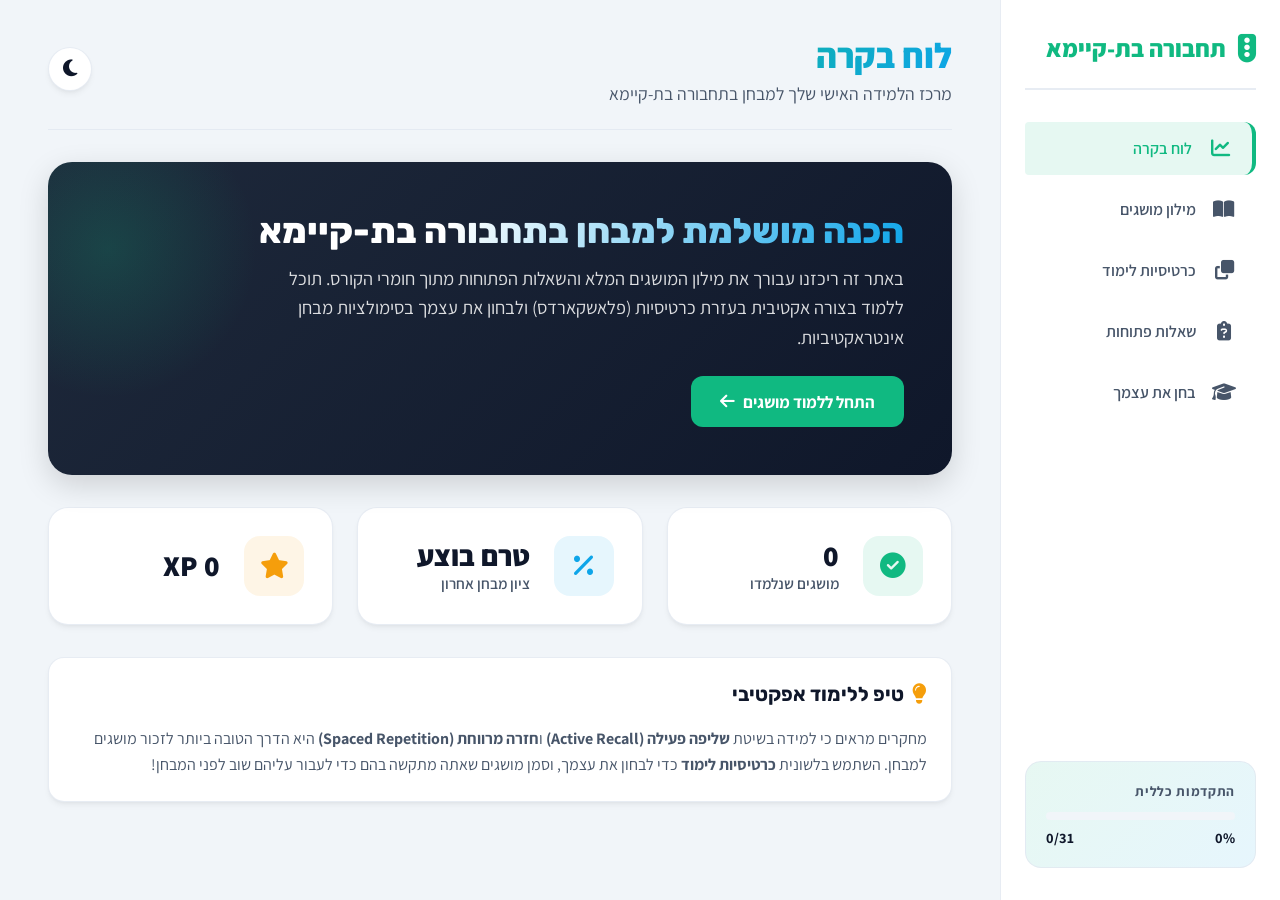
==== commit 744b30a7: "break down" ====
--- a/index.html
+++ b/index.html
@@ -3,1244 +3,15 @@
 <head>
     <meta charset="UTF-8">
     <meta name="viewport" content="width=device-width, initial-scale=1.0">
-    <title>מערכת לימוד אינטראקטיבית - תחבורה בת-קיימא</title>
+    <title>לוח בקרה - תחבורה בת-קיימא</title>
     <!-- Google Fonts -->
     <link rel="preconnect" href="https://fonts.googleapis.com">
     <link rel="preconnect" href="https://fonts.gstatic.com" crossorigin>
     <link href="https://fonts.googleapis.com/css2?family=Assistant:wght@300;400;600;700;800&family=Rubik:wght@300;400;500;700;800&display=swap" rel="stylesheet">
     <!-- FontAwesome for icons -->
     <link rel="stylesheet" href="https://cdnjs.cloudflare.com/ajax/libs/font-awesome/6.4.0/css/all.min.css">
-    
-    <style>
-        :root {
-            /* Light Mode Palette */
-            --bg-primary: #f1f5f9;
-            --bg-secondary: #ffffff;
-            --text-primary: #0f172a;
-            --text-secondary: #475569;
-            --primary: #10b981; /* Emerald */
-            --primary-hover: #059669;
-            --secondary: #0ea5e9; /* Sky Blue */
-            --secondary-hover: #0284c7;
-            --accent: #f59e0b; /* Amber */
-            --danger: #ef4444;
-            --success: #22c55e;
-            --card-border: rgba(226, 232, 240, 0.8);
-            --card-shadow: 0 4px 6px -1px rgb(0 0 0 / 0.05), 0 2px 4px -2px rgb(0 0 0 / 0.05);
-            --card-shadow-hover: 0 20px 25px -5px rgb(0 0 0 / 0.1), 0 8px 10px -6px rgb(0 0 0 / 0.1);
-            --transition: all 0.3s cubic-bezier(0.4, 0, 0.2, 1);
-            --glass-bg: rgba(255, 255, 255, 0.7);
-            --glass-border: rgba(255, 255, 255, 0.4);
-        }
-
-        [data-theme="dark"] {
-            /* Dark Mode Palette */
-            --bg-primary: #0b0f19;
-            --bg-secondary: #131c2e;
-            --text-primary: #f8fafc;
-            --text-secondary: #94a3b8;
-            --primary: #10b981;
-            --primary-hover: #34d399;
-            --secondary: #38bdf8;
-            --secondary-hover: #7dd3fc;
-            --accent: #fbbf24;
-            --danger: #f87171;
-            --success: #4ade80;
-            --card-border: rgba(30, 41, 59, 0.6);
-            --card-shadow: 0 4px 6px -1px rgb(0 0 0 / 0.3), 0 2px 4px -2px rgb(0 0 0 / 0.3);
-            --card-shadow-hover: 0 20px 25px -5px rgb(0 0 0 / 0.4), 0 8px 10px -6px rgb(0 0 0 / 0.4);
-            --glass-bg: rgba(19, 28, 46, 0.8);
-            --glass-border: rgba(255, 255, 255, 0.05);
-        }
-
-        * {
-            box-sizing: border-box;
-            margin: 0;
-            padding: 0;
-            font-family: 'Assistant', 'Rubik', sans-serif;
-            -webkit-font-smoothing: antialiased;
-        }
-
-        body {
-            background-color: var(--bg-primary);
-            color: var(--text-primary);
-            transition: var(--transition);
-            min-height: 100vh;
-            display: flex;
-            flex-direction: column;
-        }
-
-        /* Layout Structure */
-        .app-container {
-            display: flex;
-            min-height: 100vh;
-            position: relative;
-        }
-
-        /* Sidebar navigation */
-        .sidebar {
-            width: 280px;
-            background-color: var(--bg-secondary);
-            border-left: 1px solid var(--card-border);
-            padding: 2rem 1.5rem;
-            display: flex;
-            flex-direction: column;
-            gap: 2rem;
-            transition: var(--transition);
-            z-index: 100;
-        }
-
-        .logo-area {
-            display: flex;
-            align-items: center;
-            gap: 0.75rem;
-            color: var(--primary);
-            font-weight: 800;
-            font-size: 1.5rem;
-            font-family: 'Rubik', sans-serif;
-            border-bottom: 2px solid var(--card-border);
-            padding-bottom: 1.5rem;
-        }
-
-        .logo-area i {
-            font-size: 1.8rem;
-        }
-
-        .nav-links {
-            list-style: none;
-            display: flex;
-            flex-direction: column;
-            gap: 0.5rem;
-        }
-
-        .nav-item {
-            display: flex;
-            align-items: center;
-            gap: 1rem;
-            padding: 1rem 1.25rem;
-            border-radius: 12px;
-            color: var(--text-secondary);
-            text-decoration: none;
-            font-weight: 600;
-            cursor: pointer;
-            transition: var(--transition);
-        }
-
-        .nav-item:hover, .nav-item.active {
-            background-color: rgba(16, 185, 129, 0.1);
-            color: var(--primary);
-        }
-
-        .nav-item.active {
-            border-right: 4px solid var(--primary);
-            border-radius: 4px 12px 12px 4px;
-        }
-
-        .nav-item i {
-            font-size: 1.2rem;
-            width: 24px;
-            text-align: center;
-        }
-
-        /* Sidebar stats box */
-        .stats-summary {
-            background: linear-gradient(135deg, rgba(16, 185, 129, 0.1) 0%, rgba(14, 165, 233, 0.1) 100%);
-            border: 1px solid var(--card-border);
-            border-radius: 16px;
-            padding: 1.25rem;
-            margin-top: auto;
-        }
-
-        .stats-summary-title {
-            font-size: 0.85rem;
-            text-transform: uppercase;
-            letter-spacing: 0.05em;
-            color: var(--text-secondary);
-            font-weight: 700;
-            margin-bottom: 0.75rem;
-        }
-
-        .progress-bar-container {
-            width: 100%;
-            height: 8px;
-            background-color: var(--bg-primary);
-            border-radius: 10px;
-            overflow: hidden;
-            margin-bottom: 0.5rem;
-        }
-
-        .progress-bar-fill {
-            height: 100%;
-            background: linear-gradient(90deg, var(--primary) 0%, var(--secondary) 100%);
-            width: 0%;
-            transition: width 0.5s cubic-bezier(0.4, 0, 0.2, 1);
-        }
-
-        .progress-text {
-            display: flex;
-            justify-content: space-between;
-            font-size: 0.9rem;
-            font-weight: 700;
-        }
-
-        /* Main Content Panel */
-        .main-content {
-            flex: 1;
-            padding: 2rem 3rem;
-            display: flex;
-            flex-direction: column;
-            gap: 2rem;
-            overflow-y: auto;
-            max-width: 1200px;
-            margin: 0 auto;
-            width: 100%;
-        }
-
-        header {
-            display: flex;
-            justify-content: space-between;
-            align-items: center;
-            padding-bottom: 1.5rem;
-            border-bottom: 1px solid var(--card-border);
-        }
-
-        .header-title h1 {
-            font-size: 2.2rem;
-            font-weight: 800;
-            background: linear-gradient(135deg, var(--primary) 0%, var(--secondary) 100%);
-            -webkit-background-clip: text;
-            -webkit-text-fill-color: transparent;
-        }
-
-        .header-title p {
-            color: var(--text-secondary);
-            margin-top: 0.25rem;
-            font-size: 1.1rem;
-        }
-
-        .theme-toggle-btn {
-            background-color: var(--bg-secondary);
-            border: 1px solid var(--card-border);
-            color: var(--text-primary);
-            padding: 0.75rem;
-            border-radius: 50%;
-            cursor: pointer;
-            font-size: 1.2rem;
-            transition: var(--transition);
-            box-shadow: var(--card-shadow);
-            width: 44px;
-            height: 44px;
-            display: flex;
-            align-items: center;
-            justify-content: center;
-        }
-
-        .theme-toggle-btn:hover {
-            transform: scale(1.05);
-            border-color: var(--primary);
-            color: var(--primary);
-        }
-
-        /* Search and Filter Panel */
-        .controls-panel {
-            background-color: var(--bg-secondary);
-            border: 1px solid var(--card-border);
-            border-radius: 16px;
-            padding: 1.5rem;
-            box-shadow: var(--card-shadow);
-            display: flex;
-            flex-direction: column;
-            gap: 1.25rem;
-        }
-
-        .search-row {
-            display: flex;
-            gap: 1rem;
-            position: relative;
-        }
-
-        .search-input-wrapper {
-            position: relative;
-            flex: 1;
-        }
-
-        .search-input-wrapper i {
-            position: absolute;
-            right: 1.25rem;
-            top: 50%;
-            transform: translateY(-50%);
-            color: var(--text-secondary);
-            font-size: 1.1rem;
-        }
-
-        .search-input {
-            width: 100%;
-            padding: 1rem 3rem 1rem 1.25rem;
-            border-radius: 12px;
-            border: 1px solid var(--card-border);
-            background-color: var(--bg-primary);
-            color: var(--text-primary);
-            font-size: 1.05rem;
-            outline: none;
-            transition: var(--transition);
-        }
-
-        .search-input:focus {
-            border-color: var(--primary);
-            box-shadow: 0 0 0 3px rgba(16, 185, 129, 0.15);
-        }
-
-        .categories-filter {
-            display: flex;
-            flex-wrap: wrap;
-            gap: 0.5rem;
-        }
-
-        .filter-btn {
-            padding: 0.6rem 1.2rem;
-            border-radius: 20px;
-            border: 1px solid var(--card-border);
-            background-color: var(--bg-primary);
-            color: var(--text-secondary);
-            font-weight: 600;
-            font-size: 0.95rem;
-            cursor: pointer;
-            transition: var(--transition);
-        }
-
-        .filter-btn:hover {
-            border-color: var(--primary);
-            color: var(--primary);
-        }
-
-        .filter-btn.active {
-            background-color: var(--primary);
-            color: white;
-            border-color: var(--primary);
-        }
-
-        /* Dictionary Card Grid */
-        .dictionary-grid {
-            display: grid;
-            grid-template-columns: repeat(auto-fill, minmax(340px, 1fr));
-            gap: 1.5rem;
-        }
-
-        .concept-card {
-            background-color: var(--bg-secondary);
-            border: 1px solid var(--card-border);
-            border-radius: 20px;
-            padding: 1.75rem;
-            box-shadow: var(--card-shadow);
-            transition: var(--transition);
-            display: flex;
-            flex-direction: column;
-            position: relative;
-            overflow: hidden;
-            border-top: 4px solid var(--primary);
-        }
-
-        .concept-card::before {
-            content: '';
-            position: absolute;
-            top: 0;
-            left: 0;
-            width: 100%;
-            height: 100%;
-            background: linear-gradient(180deg, rgba(16, 185, 129, 0.02) 0%, transparent 100%);
-            pointer-events: none;
-        }
-
-        .concept-card:hover {
-            transform: translateY(-5px);
-            box-shadow: var(--card-shadow-hover);
-        }
-
-        .card-header {
-            display: flex;
-            justify-content: space-between;
-            align-items: flex-start;
-            margin-bottom: 1rem;
-            gap: 0.5rem;
-        }
-
-        .card-badges {
-            display: flex;
-            flex-wrap: wrap;
-            gap: 0.4rem;
-        }
-
-        .badge {
-            font-size: 0.75rem;
-            padding: 0.3rem 0.75rem;
-            border-radius: 30px;
-            font-weight: 700;
-        }
-
-        .badge-cat {
-            background-color: rgba(14, 165, 233, 0.1);
-            color: var(--secondary);
-        }
-
-        .badge-lesson {
-            background-color: rgba(245, 158, 11, 0.1);
-            color: var(--accent);
-        }
-
-        .learned-badge {
-            background-color: rgba(34, 197, 94, 0.1);
-            color: var(--success);
-            padding: 0.25rem 0.5rem;
-            border-radius: 8px;
-            font-size: 0.8rem;
-            font-weight: 700;
-            display: flex;
-            align-items: center;
-            gap: 0.25rem;
-        }
-
-        .concept-title {
-            font-size: 1.3rem;
-            font-weight: 700;
-            color: var(--text-primary);
-            line-height: 1.3;
-            margin-bottom: 0.75rem;
-            font-family: 'Rubik', sans-serif;
-        }
-
-        .concept-definition {
-            font-size: 0.95rem;
-            color: var(--text-secondary);
-            line-height: 1.6;
-            margin-bottom: 1.5rem;
-            flex: 1;
-        }
-
-        .card-actions {
-            display: flex;
-            justify-content: space-between;
-            align-items: center;
-            border-top: 1px solid var(--card-border);
-            padding-top: 1rem;
-            margin-top: auto;
-        }
-
-        .btn-learned-toggle {
-            background: none;
-            border: 1px solid var(--card-border);
-            padding: 0.5rem 1rem;
-            border-radius: 8px;
-            color: var(--text-secondary);
-            font-size: 0.85rem;
-            font-weight: 600;
-            cursor: pointer;
-            display: flex;
-            align-items: center;
-            gap: 0.5rem;
-            transition: var(--transition);
-        }
-
-        .btn-learned-toggle:hover {
-            border-color: var(--primary);
-            color: var(--primary);
-            background-color: rgba(16, 185, 129, 0.05);
-        }
-
-        .concept-card.learned-card {
-            border-top-color: var(--success);
-        }
-
-        .concept-card.learned-card .btn-learned-toggle {
-            background-color: var(--success);
-            color: white;
-            border-color: var(--success);
-        }
-
-        /* Open Questions View */
-        .open-questions-container {
-            display: flex;
-            flex-direction: column;
-            gap: 1.5rem;
-        }
-
-        .question-card {
-            background-color: var(--bg-secondary);
-            border: 1px solid var(--card-border);
-            border-radius: 20px;
-            padding: 2rem;
-            box-shadow: var(--card-shadow);
-            transition: var(--transition);
-            border-right: 5px solid var(--secondary);
-        }
-
-        .question-header {
-            display: flex;
-            justify-content: space-between;
-            align-items: center;
-            margin-bottom: 1.25rem;
-        }
-
-        .question-text {
-            font-size: 1.3rem;
-            font-weight: 700;
-            color: var(--text-primary);
-            line-height: 1.4;
-            font-family: 'Rubik', sans-serif;
-        }
-
-        .reveal-btn {
-            background-color: var(--secondary);
-            color: white;
-            border: none;
-            padding: 0.75rem 1.5rem;
-            border-radius: 12px;
-            font-weight: 700;
-            cursor: pointer;
-            transition: var(--transition);
-            display: inline-flex;
-            align-items: center;
-            gap: 0.5rem;
-        }
-
-        .reveal-btn:hover {
-            background-color: var(--secondary-hover);
-            transform: translateY(-2px);
-        }
-
-        .answer-box {
-            background-color: var(--bg-primary);
-            border: 1px solid var(--card-border);
-            border-radius: 12px;
-            padding: 1.5rem;
-            margin-top: 1rem;
-            line-height: 1.7;
-            font-size: 1.05rem;
-            display: none;
-            animation: fadeIn 0.4s ease-out;
-        }
-
-        .answer-box.visible {
-            display: block;
-        }
-
-        .answer-box ul {
-            margin-top: 1rem;
-            padding-right: 1.5rem;
-            display: flex;
-            flex-direction: column;
-            gap: 0.75rem;
-        }
-
-        .answer-box li {
-            list-style-type: disc;
-        }
-
-        /* Flashcard Study Mode CSS */
-        .study-view {
-            max-width: 600px;
-            margin: 0 auto;
-            width: 100%;
-            display: flex;
-            flex-direction: column;
-            align-items: center;
-            gap: 2rem;
-        }
-
-        .flashcard-wrapper {
-            perspective: 1000px;
-            width: 100%;
-            height: 380px;
-            cursor: pointer;
-        }
-
-        .flashcard {
-            position: relative;
-            width: 100%;
-            height: 100%;
-            text-align: center;
-            transition: transform 0.8s cubic-bezier(0.175, 0.885, 0.32, 1.275);
-            transform-style: preserve-3d;
-        }
-
-        .flashcard-wrapper:hover .flashcard {
-            /* Smooth tilt effect on hover to indicate interactiveness */
-            box-shadow: 0 14px 28px rgba(0,0,0,0.15), 0 10px 10px rgba(0,0,0,0.1);
-        }
-
-        .flashcard.flipped {
-            transform: rotateY(180deg);
-        }
-
-        .flashcard-front, .flashcard-back {
-            position: absolute;
-            width: 100%;
-            height: 100%;
-            -webkit-backface-visibility: hidden;
-            backface-visibility: hidden;
-            border-radius: 24px;
-            display: flex;
-            flex-direction: column;
-            justify-content: center;
-            align-items: center;
-            padding: 2.5rem;
-            box-shadow: var(--card-shadow);
-            border: 1px solid var(--card-border);
-        }
-
-        .flashcard-front {
-            background: linear-gradient(135deg, var(--primary) 0%, var(--primary-hover) 100%);
-            color: white;
-        }
-
-        .flashcard-front .card-cat-indicator {
-            position: absolute;
-            top: 2rem;
-            background-color: rgba(255, 255, 255, 0.2);
-            color: white;
-            padding: 0.4rem 1rem;
-            border-radius: 30px;
-            font-size: 0.85rem;
-            font-weight: 700;
-        }
-
-        .flashcard-front .card-title-lg {
-            font-size: 2.2rem;
-            font-weight: 800;
-            font-family: 'Rubik', sans-serif;
-            text-shadow: 0 2px 4px rgba(0,0,0,0.1);
-        }
-
-        .flashcard-front .hint-text {
-            position: absolute;
-            bottom: 2rem;
-            font-size: 0.9rem;
-            opacity: 0.8;
-            font-weight: 600;
-            display: flex;
-            align-items: center;
-            gap: 0.5rem;
-        }
-
-        .flashcard-back {
-            background-color: var(--bg-secondary);
-            color: var(--text-primary);
-            transform: rotateY(180deg);
-            justify-content: flex-start;
-            text-align: right;
-            overflow-y: auto;
-        }
-
-        .flashcard-back .card-back-header {
-            width: 100%;
-            border-bottom: 1px solid var(--card-border);
-            padding-bottom: 0.75rem;
-            margin-bottom: 1.25rem;
-            display: flex;
-            justify-content: space-between;
-            align-items: center;
-        }
-
-        .flashcard-back .back-title {
-            font-size: 1.4rem;
-            font-weight: 700;
-            font-family: 'Rubik', sans-serif;
-            color: var(--primary);
-        }
-
-        .flashcard-back .back-definition {
-            font-size: 1.1rem;
-            line-height: 1.7;
-            color: var(--text-primary);
-            overflow-y: auto;
-            flex: 1;
-            width: 100%;
-        }
-
-        .flashcard-back .hint-text-back {
-            font-size: 0.85rem;
-            color: var(--text-secondary);
-            text-align: center;
-            margin-top: 1rem;
-            width: 100%;
-        }
-
-        .study-controls {
-            display: flex;
-            align-items: center;
-            justify-content: space-between;
-            width: 100%;
-            margin-top: 1rem;
-        }
-
-        .study-nav-btn {
-            background-color: var(--bg-secondary);
-            border: 1px solid var(--card-border);
-            color: var(--text-primary);
-            width: 50px;
-            height: 50px;
-            border-radius: 50%;
-            cursor: pointer;
-            display: flex;
-            align-items: center;
-            justify-content: center;
-            font-size: 1.2rem;
-            transition: var(--transition);
-            box-shadow: var(--card-shadow);
-        }
-
-        .study-nav-btn:hover {
-            background-color: var(--primary);
-            color: white;
-            border-color: var(--primary);
-            transform: scale(1.05);
-        }
-
-        .study-progress-counter {
-            font-weight: 700;
-            font-size: 1.1rem;
-            color: var(--text-secondary);
-        }
-
-        .study-feedback-buttons {
-            display: flex;
-            gap: 1rem;
-            width: 100%;
-            margin-top: 0.5rem;
-        }
-
-        .feedback-btn {
-            flex: 1;
-            padding: 1rem;
-            border-radius: 12px;
-            border: none;
-            font-size: 1.05rem;
-            font-weight: 700;
-            cursor: pointer;
-            display: flex;
-            align-items: center;
-            justify-content: center;
-            gap: 0.5rem;
-            transition: var(--transition);
-            color: white;
-        }
-
-        .btn-know {
-            background-color: var(--success);
-        }
-        .btn-know:hover {
-            background-color: #16a34a;
-            transform: translateY(-2px);
-        }
-
-        .btn-dont-know {
-            background-color: var(--danger);
-        }
-        .btn-dont-know:hover {
-            background-color: #dc2626;
-            transform: translateY(-2px);
-        }
-
-        /* Quiz View CSS */
-        .quiz-view {
-            max-width: 700px;
-            margin: 0 auto;
-            width: 100%;
-            background-color: var(--bg-secondary);
-            border: 1px solid var(--card-border);
-            border-radius: 24px;
-            padding: 2.5rem;
-            box-shadow: var(--card-shadow);
-            display: flex;
-            flex-direction: column;
-            gap: 2rem;
-            position: relative;
-        }
-
-        .quiz-start-screen {
-            text-align: center;
-            display: flex;
-            flex-direction: column;
-            align-items: center;
-            gap: 1.5rem;
-            padding: 2rem 0;
-        }
-
-        .quiz-start-screen i {
-            font-size: 5rem;
-            color: var(--accent);
-            animation: bounce 2s infinite;
-        }
-
-        .quiz-start-screen h2 {
-            font-size: 2rem;
-            font-family: 'Rubik', sans-serif;
-            font-weight: 800;
-        }
-
-        .quiz-start-screen p {
-            color: var(--text-secondary);
-            font-size: 1.15rem;
-            max-width: 500px;
-            line-height: 1.6;
-        }
-
-        .btn-start-quiz {
-            background: linear-gradient(135deg, var(--primary) 0%, var(--secondary) 100%);
-            color: white;
-            border: none;
-            padding: 1rem 2.5rem;
-            font-size: 1.2rem;
-            font-weight: 700;
-            border-radius: 16px;
-            cursor: pointer;
-            transition: var(--transition);
-            box-shadow: 0 4px 15px rgba(16, 185, 129, 0.3);
-        }
-
-        .btn-start-quiz:hover {
-            transform: translateY(-2px);
-            box-shadow: 0 8px 25px rgba(16, 185, 129, 0.45);
-        }
-
-        .quiz-active-screen {
-            display: none;
-            flex-direction: column;
-            gap: 1.5rem;
-        }
-
-        .quiz-header {
-            display: flex;
-            justify-content: space-between;
-            align-items: center;
-            border-bottom: 2px solid var(--card-border);
-            padding-bottom: 1rem;
-        }
-
-        .quiz-progress-num {
-            font-size: 1.1rem;
-            font-weight: 700;
-            color: var(--text-secondary);
-        }
-
-        .quiz-score-indicator {
-            background-color: rgba(14, 165, 233, 0.1);
-            color: var(--secondary);
-            padding: 0.4rem 1rem;
-            border-radius: 30px;
-            font-weight: 700;
-            font-size: 0.95rem;
-        }
-
-        .quiz-question-container {
-            margin: 1rem 0;
-        }
-
-        .quiz-question-type {
-            font-size: 0.9rem;
-            text-transform: uppercase;
-            font-weight: 700;
-            color: var(--primary);
-            margin-bottom: 0.5rem;
-            letter-spacing: 0.05em;
-        }
-
-        .quiz-question-text {
-            font-size: 1.4rem;
-            font-weight: 700;
-            color: var(--text-primary);
-            line-height: 1.4;
-            font-family: 'Rubik', sans-serif;
-        }
-
-        .quiz-options-list {
-            display: flex;
-            flex-direction: column;
-            gap: 1rem;
-            margin-top: 1.5rem;
-        }
-
-        .quiz-option {
-            background-color: var(--bg-primary);
-            border: 1px solid var(--card-border);
-            border-radius: 14px;
-            padding: 1.1rem 1.5rem;
-            font-size: 1.05rem;
-            font-weight: 600;
-            color: var(--text-primary);
-            cursor: pointer;
-            transition: var(--transition);
-            display: flex;
-            align-items: center;
-            justify-content: space-between;
-            gap: 1rem;
-            text-align: right;
-        }
-
-        .quiz-option:hover {
-            border-color: var(--secondary);
-            background-color: rgba(14, 165, 233, 0.05);
-            transform: translateX(-5px);
-        }
-
-        .quiz-option.correct {
-            background-color: rgba(34, 197, 94, 0.15) !important;
-            border-color: var(--success) !important;
-            color: var(--success) !important;
-        }
-
-        .quiz-option.incorrect {
-            background-color: rgba(239, 68, 68, 0.15) !important;
-            border-color: var(--danger) !important;
-            color: var(--danger) !important;
-        }
-
-        .quiz-option-status-icon {
-            font-size: 1.2rem;
-            display: none;
-        }
-
-        .quiz-option.correct .quiz-option-status-icon {
-            display: block;
-            color: var(--success);
-        }
-
-        .quiz-option.incorrect .quiz-option-status-icon {
-            display: block;
-            color: var(--danger);
-        }
-
-        .quiz-feedback-box {
-            padding: 1.25rem;
-            border-radius: 12px;
-            font-weight: 600;
-            display: none;
-            animation: fadeIn 0.3s ease;
-            line-height: 1.5;
-        }
-
-        .quiz-feedback-box.correct-feedback {
-            background-color: rgba(34, 197, 94, 0.1);
-            color: var(--success);
-            border: 1px solid var(--success);
-        }
-
-        .quiz-feedback-box.incorrect-feedback {
-            background-color: rgba(239, 68, 68, 0.1);
-            color: var(--danger);
-            border: 1px solid var(--danger);
-        }
-
-        .btn-next-quiz {
-            align-self: flex-end;
-            background-color: var(--primary);
-            color: white;
-            border: none;
-            padding: 0.9rem 2rem;
-            font-size: 1.1rem;
-            font-weight: 700;
-            border-radius: 12px;
-            cursor: pointer;
-            transition: var(--transition);
-            display: none;
-        }
-
-        .btn-next-quiz:hover {
-            background-color: var(--primary-hover);
-            transform: translateY(-2px);
-        }
-
-        /* Quiz Summary Screen */
-        .quiz-summary-screen {
-            display: none;
-            text-align: center;
-            flex-direction: column;
-            align-items: center;
-            gap: 2rem;
-            padding: 1.5rem 0;
-        }
-
-        .quiz-score-circle {
-            position: relative;
-            width: 160px;
-            height: 160px;
-            border-radius: 50%;
-            background: conic-gradient(var(--success) 0deg, var(--bg-primary) 0deg);
-            display: flex;
-            align-items: center;
-            justify-content: center;
-            box-shadow: 0 10px 25px rgba(0,0,0,0.1);
-            transition: transform 0.8s ease-out;
-        }
-
-        .quiz-score-circle-inner {
-            width: 130px;
-            height: 130px;
-            border-radius: 50%;
-            background-color: var(--bg-secondary);
-            display: flex;
-            flex-direction: column;
-            align-items: center;
-            justify-content: center;
-            font-family: 'Rubik', sans-serif;
-        }
-
-        .quiz-score-percent {
-            font-size: 2.2rem;
-            font-weight: 800;
-            color: var(--text-primary);
-        }
-
-        .quiz-score-label {
-            font-size: 0.9rem;
-            color: var(--text-secondary);
-            font-weight: 600;
-        }
-
-        .quiz-summary-text h3 {
-            font-size: 1.8rem;
-            font-weight: 800;
-            margin-bottom: 0.5rem;
-        }
-
-        .quiz-summary-text p {
-            color: var(--text-secondary);
-            font-size: 1.1rem;
-        }
-
-        .quiz-action-buttons {
-            display: flex;
-            gap: 1rem;
-        }
-
-        /* Empty State */
-        .empty-state {
-            grid-column: 1 / -1;
-            text-align: center;
-            padding: 4rem 2rem;
-            background-color: var(--bg-secondary);
-            border: 1px solid var(--card-border);
-            border-radius: 20px;
-            color: var(--text-secondary);
-            display: flex;
-            flex-direction: column;
-            align-items: center;
-            gap: 1rem;
-        }
-
-        .empty-state i {
-            font-size: 3.5rem;
-            color: var(--text-secondary);
-            opacity: 0.5;
-        }
-
-        .empty-state h3 {
-            font-size: 1.4rem;
-            font-weight: 700;
-            color: var(--text-primary);
-        }
-
-        /* Dashboard View */
-        .dashboard-grid {
-            display: grid;
-            grid-template-columns: repeat(auto-fit, minmax(280px, 1fr));
-            gap: 1.5rem;
-        }
-
-        .dashboard-card {
-            background-color: var(--bg-secondary);
-            border: 1px solid var(--card-border);
-            border-radius: 20px;
-            padding: 1.75rem;
-            box-shadow: var(--card-shadow);
-            display: flex;
-            align-items: center;
-            gap: 1.5rem;
-            transition: var(--transition);
-        }
-
-        .dashboard-card:hover {
-            transform: translateY(-3px);
-            box-shadow: var(--card-shadow-hover);
-        }
-
-        .dash-icon-box {
-            width: 60px;
-            height: 60px;
-            border-radius: 16px;
-            display: flex;
-            align-items: center;
-            justify-content: center;
-            font-size: 1.6rem;
-        }
-
-        .dash-icon-primary {
-            background-color: rgba(16, 185, 129, 0.1);
-            color: var(--primary);
-        }
-
-        .dash-icon-secondary {
-            background-color: rgba(14, 165, 233, 0.1);
-            color: var(--secondary);
-        }
-
-        .dash-icon-accent {
-            background-color: rgba(245, 158, 11, 0.1);
-            color: var(--accent);
-        }
-
-        .dash-info h3 {
-            font-size: 1.8rem;
-            font-weight: 800;
-            color: var(--text-primary);
-            line-height: 1.2;
-        }
-
-        .dash-info p {
-            color: var(--text-secondary);
-            font-size: 0.95rem;
-            font-weight: 600;
-        }
-
-        .welcome-hero {
-            background: linear-gradient(135deg, #1e293b 0%, #0f172a 100%);
-            border-radius: 24px;
-            padding: 3rem;
-            color: white;
-            position: relative;
-            overflow: hidden;
-            box-shadow: 0 10px 30px rgba(0, 0, 0, 0.15);
-            display: flex;
-            justify-content: space-between;
-            align-items: center;
-        }
-
-        .welcome-hero::before {
-            content: '';
-            position: absolute;
-            top: -20%;
-            left: -10%;
-            width: 300px;
-            height: 300px;
-            background: radial-gradient(circle, var(--primary) 0%, transparent 70%);
-            opacity: 0.2;
-            pointer-events: none;
-        }
-
-        .welcome-text h2 {
-            font-size: 2.2rem;
-            font-weight: 800;
-            margin-bottom: 0.75rem;
-            font-family: 'Rubik', sans-serif;
-            background: linear-gradient(120deg, #ffffff 30%, var(--secondary) 100%);
-            -webkit-background-clip: text;
-            -webkit-text-fill-color: transparent;
-        }
-
-        .welcome-text p {
-            font-size: 1.15rem;
-            opacity: 0.85;
-            max-width: 650px;
-            line-height: 1.6;
-        }
-
-        .hero-action-btn {
-            background-color: var(--primary);
-            color: white;
-            border: none;
-            padding: 0.9rem 1.8rem;
-            font-size: 1.05rem;
-            font-weight: 700;
-            border-radius: 12px;
-            cursor: pointer;
-            transition: var(--transition);
-            margin-top: 1.5rem;
-            display: inline-flex;
-            align-items: center;
-            gap: 0.5rem;
-        }
-
-        .hero-action-btn:hover {
-            background-color: var(--primary-hover);
-            transform: translateY(-2px);
-        }
-
-        /* Animations */
-        @keyframes fadeIn {
-            from { opacity: 0; transform: translateY(10px); }
-            to { opacity: 1; transform: translateY(0); }
-        }
-
-        @keyframes bounce {
-            0%, 20%, 50%, 80%, 100% {transform: translateY(0);}
-            40% {transform: translateY(-20px);}
-            60% {transform: translateY(-10px);}
-        }
-
-        /* Responsive styling */
-        @media (max-width: 1024px) {
-            .app-container {
-                flex-direction: column;
-            }
-            .sidebar {
-                width: 100%;
-                border-left: none;
-                border-bottom: 1px solid var(--card-border);
-                padding: 1.5rem;
-                gap: 1rem;
-            }
-            .logo-area {
-                border-bottom: none;
-                padding-bottom: 0;
-            }
-            .nav-links {
-                flex-direction: row;
-                overflow-x: auto;
-                padding-bottom: 0.5rem;
-            }
-            .nav-item {
-                white-space: nowrap;
-                padding: 0.75rem 1rem;
-            }
-            .nav-item.active {
-                border-right: none;
-                border-bottom: 3px solid var(--primary);
-                border-radius: 12px 12px 0 0;
-            }
-            .stats-summary {
-                display: none; /* Hide on small screen top bars to save space */
-            }
-            .main-content {
-                padding: 1.5rem;
-            }
-            .welcome-hero {
-                padding: 2rem;
-            }
-            .welcome-text h2 {
-                font-size: 1.8rem;
-            }
-        }
-
-        @media (max-width: 640px) {
-            .nav-links {
-                justify-content: space-between;
-            }
-            .header-title h1 {
-                font-size: 1.8rem;
-            }
-            .search-row {
-                flex-direction: column;
-            }
-            .quiz-view {
-                padding: 1.5rem;
-            }
-            .flashcard-wrapper {
-                height: 320px;
-            }
-            .flashcard-front .card-title-lg {
-                font-size: 1.7rem;
-            }
-        }
-    </style>
+    <!-- External stylesheet -->
+    <link rel="stylesheet" href="styles.css">
 </head>
 <body data-theme="light">
 
@@ -1256,31 +27,31 @@
             <nav>
                 <ul class="nav-links">
                     <li>
-                        <a class="nav-item active" onclick="switchView('dashboard')" id="nav-dashboard">
+                        <a class="nav-item active" href="index.html" id="nav-dashboard">
                             <i class="fa-solid fa-chart-line"></i>
                             <span>לוח בקרה</span>
                         </a>
                     </li>
                     <li>
-                        <a class="nav-item" onclick="switchView('dictionary')" id="nav-dictionary">
+                        <a class="nav-item" href="dictionary.html" id="nav-dictionary">
                             <i class="fa-solid fa-book-open"></i>
                             <span>מילון מושגים</span>
                         </a>
                     </li>
                     <li>
-                        <a class="nav-item" onclick="switchView('flashcards')" id="nav-flashcards">
+                        <a class="nav-item" href="flashcards.html" id="nav-flashcards">
                             <i class="fa-solid fa-clone"></i>
                             <span>כרטיסיות לימוד</span>
                         </a>
                     </li>
                     <li>
-                        <a class="nav-item" onclick="switchView('open-questions')" id="nav-open-questions">
+                        <a class="nav-item" href="open-questions.html" id="nav-open-questions">
                             <i class="fa-solid fa-clipboard-question"></i>
                             <span>שאלות פתוחות</span>
                         </a>
                     </li>
                     <li>
-                        <a class="nav-item" onclick="switchView('quiz')" id="nav-quiz">
+                        <a class="nav-item" href="quiz.html" id="nav-quiz">
                             <i class="fa-solid fa-graduation-cap"></i>
                             <span>בחן את עצמך</span>
                         </a>
@@ -1307,1111 +78,76 @@
             <!-- App Header -->
             <header>
                 <div class="header-title">
-                    <h1 id="view-title">לוח בקרה</h1>
-                    <p id="view-subtitle">מרכז הלמידה האישי שלך למבחן בתחבורה בת-קיימא</p>
+                    <h1>לוח בקרה</h1>
+                    <p>מרכז הלמידה האישי שלך למבחן בתחבורה בת-קיימא</p>
                 </div>
                 <button class="theme-toggle-btn" onclick="toggleTheme()" title="שנה מצב תצוגה">
                     <i class="fa-solid fa-moon" id="theme-icon"></i>
                 </button>
             </header>
 
-            <!-- VIEW 1: DASHBOARD -->
-            <section id="view-dashboard" class="app-view" style="display: flex; flex-direction: column; gap: 2rem;">
+            <!-- Dashboard View Content -->
+            <div class="welcome-hero">
+                <div class="welcome-text">
+                    <h2>הכנה מושלמת למבחן בתחבורה בת-קיימא</h2>
+                    <p>באתר זה ריכזנו עבורך את מילון המושגים המלא והשאלות הפתוחות מתוך חומרי הקורס. תוכל ללמוד בצורה אקטיבית בעזרת כרטיסיות (פלאשקארדס) ולבחון את עצמך בסימולציות מבחן אינטראקטיביות.</p>
+                    <a class="hero-action-btn" href="dictionary.html">
+                        <span>התחל ללמוד מושגים</span>
+                        <i class="fa-solid fa-arrow-left"></i>
+                    </a>
+                </div>
+            </div>
+
+            <!-- Metrics Row -->
+            <div class="dashboard-grid">
+                <div class="dashboard-card">
+                    <div class="dash-icon-box dash-icon-primary">
+                        <i class="fa-solid fa-circle-check"></i>
+                    </div>
+                    <div class="dash-info">
+                        <h3 id="dash-learned-count">0</h3>
+                        <p>מושגים שנלמדו</p>
+                    </div>
+                </div>
                 
-                <!-- Welcome Hero -->
-                <div class="welcome-hero">
-                    <div class="welcome-text">
-                        <h2>הכנה מושלמת למבחן בתחבורה בת-קיימא</h2>
-                        <p>באתר זה ריכזנו עבורך את מילון המושגים המלא והשאלות הפתוחות מתוך חומרי הקורס. תוכל ללמוד בצורה אקטיבית בעזרת כרטיסיות (פלאשקארדס) ולבחון את עצמך בסימולציות מבחן אינטראקטיביות.</p>
-                        <button class="hero-action-btn" onclick="switchView('dictionary')">
-                            <span>התחל ללמוד מושגים</span>
-                            <i class="fa-solid fa-arrow-left"></i>
-                        </button>
+                <div class="dashboard-card">
+                    <div class="dash-icon-box dash-icon-secondary">
+                        <i class="fa-solid fa-percent"></i>
+                    </div>
+                    <div class="dash-info">
+                        <h3 id="dash-quiz-score">אין נתונים</h3>
+                        <p>ציון מבחן אחרון</p>
                     </div>
                 </div>
 
-                <!-- Metrics Row -->
-                <div class="dashboard-grid">
-                    <div class="dashboard-card">
-                        <div class="dash-icon-box dash-icon-primary">
-                            <i class="fa-solid fa-circle-check"></i>
-                        </div>
-                        <div class="dash-info">
-                            <h3 id="dash-learned-count">0</h3>
-                            <p>מושגים שנלמדו</p>
-                        </div>
+                <div class="dashboard-card">
+                    <div class="dash-icon-box dash-icon-accent">
+                        <i class="fa-solid fa-star"></i>
                     </div>
-                    
-                    <div class="dashboard-card">
-                        <div class="dash-icon-box dash-icon-secondary">
-                            <i class="fa-solid fa-percent"></i>
-                        </div>
-                        <div class="dash-info">
-                            <h3 id="dash-quiz-score">אין נתונים</h3>
-                            <p>ציון מבחן אחרון</p>
-                        </div>
-                    </div>
-
-                    <div class="dashboard-card">
-                        <div class="dash-icon-box dash-icon-accent">
-                            <i class="fa-solid fa-star"></i>
-                        </div>
-                        <div class="dash-info">
-                            <h3 id="dash-streak">0</h3>
-                            <p>נקודות תרגול (XP)</p>
-                        </div>
+                    <div class="dash-info">
+                        <h3 id="dash-streak">0 XP</h3>
                     </div>
                 </div>
+            </div>
 
-                <!-- Tips & Recommendations -->
-                <div class="controls-panel">
-                    <h3 style="font-family: 'Rubik', sans-serif; font-size: 1.25rem;"><i class="fa-solid fa-lightbulb" style="color: var(--accent); margin-left: 0.5rem;"></i>טיפ ללימוד אפקטיבי</h3>
-                    <p style="color: var(--text-secondary); line-height: 1.6;">מחקרים מראים כי למידה בשיטת <b>שליפה פעילה (Active Recall)</b> ו<b>חזרה מרווחת (Spaced Repetition)</b> היא הדרך הטובה ביותר לזכור מושגים למבחן. השתמש בלשונית <b>כרטיסיות לימוד</b> כדי לבחון את עצמך, וסמן מושגים שאתה מתקשה בהם כדי לעבור עליהם שוב לפני המבחן!</p>
-                </div>
-            </section>
-
-            <!-- VIEW 2: DICTIONARY -->
-            <section id="view-dictionary" class="app-view" style="display: none; flex-direction: column; gap: 2.5rem;">
-                
-                <!-- Search & Categories Bar -->
-                <div class="controls-panel">
-                    <div class="search-row">
-                        <div class="search-input-wrapper">
-                            <i class="fa-solid fa-magnifying-glass"></i>
-                            <input type="text" class="search-input" id="search-bar" placeholder="חפש מושג, מונח באנגלית, הגדרה או שיעור..." oninput="filterConcepts()">
-                        </div>
-                    </div>
-                    
-                    <div class="categories-filter" id="category-filters">
-                        <button class="filter-btn active" onclick="setCategoryFilter('all')">הכל</button>
-                        <button class="filter-btn" onclick="setCategoryFilter('sustainability')">מושגי יסוד וקיימות</button>
-                        <button class="filter-btn" onclick="setCategoryFilter('economics')">כלכלת תחבורה ומיסוי</button>
-                        <button class="filter-btn" onclick="setCategoryFilter('policy')">רגולציה ומדיניות סביבתית</button>
-                        <button class="filter-btn" onclick="setCategoryFilter('planning')">תכנון עירוני ותחבורה פעילה</button>
-                        <button class="filter-btn" onclick="setCategoryFilter('learned')">נלמדו רק ✔</button>
-                        <button class="filter-btn" onclick="setCategoryFilter('unlearned')">טרם נלמדו ❌</button>
-                    </div>
-                </div>
-
-                <!-- Dictionary Grid -->
-                <div class="dictionary-grid" id="concepts-grid">
-                    <!-- Concept cards dynamically loaded here -->
-                </div>
-            </section>
-
-            <!-- VIEW 3: FLASHCARDS -->
-            <section id="view-flashcards" class="app-view" style="display: none;">
-                <div class="study-view">
-                    
-                    <div class="flashcard-wrapper" onclick="toggleFlashcardFlip()">
-                        <div class="flashcard" id="flashcard-element">
-                            <!-- Front of Card -->
-                            <div class="flashcard-front">
-                                <span class="card-cat-indicator" id="flashcard-cat">מושגי יסוד וקיימות</span>
-                                <h3 class="card-title-lg" id="flashcard-title">מושג</h3>
-                                <div class="hint-text">
-                                    <i class="fa-solid fa-rotate"></i>
-                                    <span>לחץ כדי להציג את ההגדרה</span>
-                                </div>
-                            </div>
-                            <!-- Back of Card -->
-                            <div class="flashcard-back">
-                                <div class="back-title" id="flashcard-title-back">מושג</div>
-                                <div class="back-definition" id="flashcard-def">הגדרה של המושג באמת ארוכה ומעניינת.</div>
-                                <div class="hint-text-back">
-                                    <i class="fa-solid fa-rotate"></i> לחץ כדי להפוך חזרה
-                                </div>
-                            </div>
-                        </div>
-                    </div>
-
-                    <!-- Flashcard navigation controls -->
-                    <div class="study-controls">
-                        <button class="study-nav-btn" onclick="prevFlashcard()" title="כרטיסייה קודמת">
-                            <i class="fa-solid fa-arrow-right"></i>
-                        </button>
-                        <div class="study-progress-counter" id="flashcard-counter">1 מתוך 31</div>
-                        <button class="study-nav-btn" onclick="nextFlashcard()" title="כרטיסייה הבאה">
-                            <i class="fa-solid fa-arrow-left"></i>
-                        </button>
-                    </div>
-
-                    <!-- Assessment / feedback buttons -->
-                    <div class="study-feedback-buttons">
-                        <button class="feedback-btn btn-dont-know" onclick="handleCardFeedback(false)">
-                            <i class="fa-solid fa-circle-xmark"></i>
-                            <span>צריך לחזור על זה</span>
-                        </button>
-                        <button class="feedback-btn btn-know" onclick="handleCardFeedback(true)">
-                            <i class="fa-solid fa-circle-check"></i>
-                            <span>ידעתי!</span>
-                        </button>
-                    </div>
-                </div>
-            </section>
-
-            <!-- VIEW 4: OPEN QUESTIONS -->
-            <section id="view-open-questions" class="app-view" style="display: none;">
-                <div class="open-questions-container" id="open-questions-list">
-                    <!-- Open Questions will be loaded dynamically here -->
-                </div>
-            </section>
-
-            <!-- VIEW 5: QUIZ -->
-            <section id="view-quiz" class="app-view" style="display: none;">
-                <div class="quiz-view" id="quiz-box">
-                    
-                    <!-- 1. Quiz Start Screen -->
-                    <div class="quiz-start-screen" id="quiz-start-screen">
-                        <i class="fa-solid fa-clipboard-check"></i>
-                        <h2>סימולציית מבחן אינטראקטיבית</h2>
-                        <p>הסימולציה כוללת 10 שאלות אמריקאיות (בחירה מרובה) שנוצרות באופן אקראי מתוך כל מאגר מושגי התחבורה בת-הקיימא שלך. מצוין להערכת רמת הידע והמוכנות שלך למבחן.</p>
-                        <button class="btn-start-quiz" onclick="startQuiz()">התחל בבחינה</button>
-                    </div>
-
-                    <!-- 2. Quiz Active Screen -->
-                    <div class="quiz-active-screen" id="quiz-active-screen">
-                        <div class="quiz-header">
-                            <div class="quiz-progress-num" id="quiz-progress-num">שאלה 1 מתוך 10</div>
-                            <div class="quiz-score-indicator" id="quiz-score-indicator">נקודות: 0</div>
-                        </div>
-
-                        <div class="quiz-question-container">
-                            <div class="quiz-question-type" id="quiz-question-type">התאם את המושג להגדרה</div>
-                            <div class="quiz-question-text" id="quiz-question-text">מהי ההגדרה הנכונה עבור...?</div>
-                        </div>
-
-                        <div class="quiz-options-list" id="quiz-options-list">
-                            <!-- Options dynamically rendered here -->
-                        </div>
-
-                        <div class="quiz-feedback-box" id="quiz-feedback-box">
-                            משוב לשאלה
-                        </div>
-
-                        <button class="btn-next-quiz" id="btn-next-quiz" onclick="nextQuizQuestion()">המשך לשאלה הבאה</button>
-                    </div>
-
-                    <!-- 3. Quiz Summary Screen -->
-                    <div class="quiz-summary-screen" id="quiz-summary-screen">
-                        <div class="quiz-score-circle" id="quiz-score-circle">
-                            <div class="quiz-score-circle-inner">
-                                <span class="quiz-score-percent" id="quiz-score-percent">0%</span>
-                                <span class="quiz-score-label">ציון סופי</span>
-                            </div>
-                        </div>
-
-                        <div class="quiz-summary-text">
-                            <h3 id="quiz-summary-heading">כל הכבוד!</h3>
-                            <p id="quiz-summary-body">סיימת את סימולציית המבחן בהצלחה.</p>
-                        </div>
-
-                        <div class="quiz-action-buttons">
-                            <button class="btn-start-quiz" onclick="startQuiz()">נסה שוב</button>
-                            <button class="btn-start-quiz" style="background: var(--bg-primary); color: var(--text-primary); border: 1px solid var(--card-border); box-shadow: none;" onclick="switchView('dictionary')">חזור למילון</button>
-                        </div>
-                    </div>
-
-                </div>
-            </section>
-
+            <!-- Tips & Recommendations -->
+            <div class="controls-panel">
+                <h3 style="font-family: 'Rubik', sans-serif; font-size: 1.25rem;"><i class="fa-solid fa-lightbulb" style="color: var(--accent); margin-left: 0.5rem;"></i>טיפ ללימוד אפקטיבי</h3>
+                <p style="color: var(--text-secondary); line-height: 1.6;">מחקרים מראים כי למידה בשיטת <b>שליפה פעילה (Active Recall)</b> ו<b>חזרה מרווחת (Spaced Repetition)</b> היא הדרך הטובה ביותר לזכור מושגים למבחן. השתמש בלשונית <b>כרטיסיות לימוד</b> כדי לבחון את עצמך, וסמן מושגים שאתה מתקשה בהם כדי לעבור עליהם שוב לפני המבחן!</p>
+            </div>
+            
         </main>
     </div>
 
-    <!-- Application Script containing full database and application logic -->
+    <!-- DB and Core Application JS -->
+    <script src="db.js"></script>
     <script>
-        // Full parsed concepts database
-        const concepts = [
-            {
-                id: 1,
-                title: "פיתוח בר-קיימא (עפ\"י קמפבל)",
-                category: "sustainability",
-                categoryHebrew: "מושגי יסוד וקיימות",
-                definition: "המושג מתייחס לפיתוח המספק את צורכי ההווה מבלי לסכן את יכולתם של הדורות הבאים לספק את צורכיהם שלהם. על פי קמפבל, פיתוח זה דורש איזון בין קונפליקטים שונים (כגון פיתוח כלכלי, סביבה וחברה), מתוך מטרה להגיע למצב אידיאלי של עיר \"ירוקה, רווחית והוגנת\".",
-                source: "שיעור 1"
-            },
-            {
-                id: 2,
-                title: "תחבורה בת-קיימא",
-                category: "sustainability",
-                categoryHebrew: "מושגי יסוד וקיימות",
-                definition: "מערכת תחבורה נגישה, בטוחה, ידידותית לסביבה ובהישג יד לכלל האוכלוסייה. מטרתה היא לשמר ואף להגדיל את תפוקות התחבורה, תוך הפחתת תשומות האנרגיה (במיוחד ממקורות מתכלים), וכן לצמצם או להפנים עלויות חיצוניות כדי לעודד דפוסי נסיעה בני-קיימא.",
-                source: "שיעור 1+12"
-            },
-            {
-                id: 3,
-                title: "השפעות ישירות, עקיפות ומצטברות",
-                category: "sustainability",
-                categoryHebrew: "מושגי יסוד וקיימות",
-                definition: "קטגוריות המתארות את השפעת מערכת התחבורה על הסביבה. השפעות ישירות הן תוצאות מיידיות כגון פליטת מזהמים ורעש. השפעות עקיפות הן שניוניות כמו שינויי שימושי קרקע, והשפעות מצטברות מתייחסות לפגיעה נרחבת יותר לאורך זמן כגון פגיעה באיכות החיים, בבריאות הציבור ובמגוון הביולוגי.",
-                source: "שיעור 2"
-            },
-            {
-                id: 4,
-                title: "מחזור חיים של כלי רכב (LCA)",
-                category: "sustainability",
-                categoryHebrew: "מושגי יסוד וקיימות",
-                definition: "שיטה לבחינת ההשפעה הכוללת של כלי רכב על הסביבה לאורך כל שלבי קיומו (Life cycle assessment). הבחינה כוללת את כריית חומרי הגלם, תהליך הייצור עצמו, מקורות האנרגיה לייצור ולשימוש, יעילות אנרגטית, שנות השימוש ותחזוקת הרכב.",
-                source: "שיעור 2"
-            },
-            {
-                id: 5,
-                title: "צדק סביבתי",
-                category: "sustainability",
-                categoryHebrew: "מושגי יסוד וקיימות",
-                definition: "העיקרון לפיו, כל האנשים והקהילות זכאים להגנה שווה על-פי חוקי הבריאות והגנת הסביבה. אי צדק סביבתי נגרם משלוש סיבות עיקריות: סיבות כלכליות, סיבות סוציו-פוליטיות, וכן מטעמי אפליה.",
-                source: "שיעור 3"
-            },
-            {
-                id: 6,
-                title: "נגישות וניידות",
-                category: "sustainability",
-                categoryHebrew: "מושגי יסוד וקיימות",
-                definition: "שני מושגים הקשורים לתפקוד התחבורתי. נגישות מתייחסת ליכולת האדם להגיע ליעדים משמעותיים ולבצע אינטראקציות חברתיות או כלכליות, בעוד שניידות מתייחסת לעצם התנועה במרחב. בעוד שתחבורה מבוססת רכב פרטי מעודדת ניידות ומרחק (ביזור), מערכות הסעת המונים מעודדות נגישות מבוססת קרבה (התקבצות).",
-                source: "שיעור 4+5"
-            },
-            {
-                id: 7,
-                title: "היזון חוזר בין תחבורה ומרחב",
-                category: "sustainability",
-                categoryHebrew: "מושגי יסוד וקיימות",
-                definition: "קשר דו-כיווני סימביוטי שבו תשתיות התחבורה מעצבות את פריסת שימושי הקרקע (למשל, כבישים מהירים מעודדים פרבור וביזור), ושימושי הקרקע מצדם מכתיבים את עוצמת וסוג הביקוש לתחבורה. הבנת קשר זה קריטית למניעת תופעות של פיתוח דליל הנשען על רכב פרטי בלבד.",
-                source: "שיעור 4"
-            },
-            {
-                id: 8,
-                title: "פרדוקס ז'וונס",
-                category: "economics",
-                categoryHebrew: "כלכלת תחבורה ומיסוי",
-                definition: "תופעה הקובעת כי שיפור ביעילות הטכנולוגית והוזלת העלות של שימוש במשאב (כמו דלק), גורמים דווקא להגדלת הביקוש והשימוש באותו משאב. בהקשר התחבורתי, המשמעות היא שחיסכון בדלק עלול להוביל לעלייה במספר הנסיעות ובכך לקזז את התועלת הסביבתית המקורית.",
-                source: "שיעור 6"
-            },
-            {
-                id: 9,
-                title: "אפקט ריבאונד",
-                category: "economics",
-                categoryHebrew: "כלכלת תחבורה ומיסוי",
-                definition: "מצב שבו שיפור טכנולוגי ביעילות משאב (כמו חיסכון בדלק) מוביל להוזלת העלות השולית של השימוש בו, מה שמעודד בסופו של דבר עלייה בביקוש ובצריכה הכוללת. תופעה זו ממחישה מדוע שיפורים טכנולוגיים לבדם אינם מספיקים ללא מדיניות משלימה לריסון הביקוש.",
-                source: "שיעור 6 ו-12"
-            },
-            {
-                id: 10,
-                title: "ביקוש נגזר (The Demand for Travel)",
-                category: "economics",
-                categoryHebrew: "כלכלת תחבורה ומיסוי",
-                definition: "הקביעה הכלכלית כי הנסיעה אינה מוצר צריכה סופי אלא אמצעי (Derived Demand) למימוש פעילויות ביעד. מכאן נובעת התובנה התכנונית כי שינוי המבנה המרחבי וקירוב הפעילויות למשתמש יביאו לצמצום טבעי של הצורך בביצוע נסועה, ולהיפך שימור המרחב כמו שהוא יגרום להמשך ביקוש קשיח לנסיעות.",
-                source: "שיעור 5 ו-8"
-            },
-            {
-                id: 11,
-                title: "עלות שולית נתפסת מול ממשית",
-                category: "economics",
-                categoryHebrew: "כלכלת תחבורה ומיסוי",
-                definition: "הפער בין ההוצאה שהנהג לוקח בחשבון בעת ההחלטה על נסיעה בודדת (בעיקר דלק וחניה) לבין העלות האמיתית הכוללת של המערכת. העלות הממשית כוללת פחת, ביטוח, עלויות זמן והשפעות חברתיות שאינן משתקפות בכיסו של המשתמש ברגע קבלת ההחלטה.",
-                source: "שיעור 5"
-            },
-            {
-                id: 12,
-                title: "עלות קבועה מול משתנה",
-                category: "economics",
-                categoryHebrew: "כלכלת תחבורה ומיסוי",
-                definition: "עלויות קבועות הן הוצאות בעלות שאינן תלויות בנסועה (רכישה, טסט, ביטוח חובה), בעוד שעלויות משתנות גדלות עם כל קילומטר (דלק, בלאי, אגרות). מבנה עלויות שבו רוב ההוצאה היא קבועה מעודד נהגים להגדיל את הנסועה כדי \"להצדיק\" את ההשקעה ברכב.",
-                source: "שיעור 5"
-            },
-            {
-                id: 13,
-                title: "עלות פנימית ואקסטרנליות (עלות חיצונית)",
-                category: "economics",
-                categoryHebrew: "כלכלת תחבורה ומיסוי",
-                definition: "עלות פנימית משולמת ישירות על ידי המשתמש (רכישה, דלק). אקסטרנליות הן עלויות שהמשתמש אינו משלם עליהן ישירות והן מוטלות על החברה, כגון גודש, זיהום אוויר ותאונות, מה שיוצר תמריץ כלכלי מעוות לשימוש יתר ברכב פרטי.",
-                source: "שיעור 12"
-            },
-            {
-                id: 14,
-                title: "הפנמת עלויות חיצוניות",
-                category: "economics",
-                categoryHebrew: "כלכלת תחבורה ומיסוי",
-                definition: "גישת מדיניות כלכלית שמטרתה לגרום למשתמש ברכב הפרטי לשאת בעלות האמיתית של הנסיעה שלו, כולל הנזקים הסביבתיים והחברתיים שהוא יוצר. כאשר מטילים את העלות הזו ישירות על המשתמש (למשל באמצעות מיסוי או אגרות גודש), עלות הנסיעה עולה והביקוש לנסיעות מזהמות יורד.",
-                source: "שיעור 12"
-            },
-            {
-                id: 15,
-                title: "תמחור חסר",
-                category: "economics",
-                categoryHebrew: "כלכלת תחבורה ומיסוי",
-                definition: "מצב כלכלי שבו העלות שהמשתמש משלם (כמו אגרת רישוי או דלק) אינה מכסה את כלל העלויות החיצוניות והמשקיות של תשתיות התחבורה בהן הוא משתמש. מצב זה מוביל לסבסוד עקיף של השימוש ברכב הפרטי, הופך אותו לזול יותר ומעודד נסיעות מרובות.",
-                source: "שיעור 5"
-            },
-            {
-                id: 16,
-                title: "חקיקה ורגולציה סביבתית",
-                category: "policy",
-                categoryHebrew: "רגולציה ומדיניות סביבתית",
-                definition: "מכלול הכלים החוקיים שמפעילה המדינה (כמו \"חוק אוויר נקי\") במטרה להפחית את הזיהום מתחבורה ולהפנים עלויות חיצוניות. רגולציה כזו כוללת קביעת סטנדרטים לפליטות מזהמים, דרישות לתסקירי השפעה על הסביבה ומבדקי זיהום תקופתיים לכלי רכב.",
-                source: "שיעור 6"
-            },
-            {
-                id: 17,
-                title: "אפקט קליפורניה",
-                category: "policy",
-                categoryHebrew: "רגולציה ומדיניות סביבתית",
-                definition: "תופעה בה גוף ממשלתי או אזור דומיננטי (כדוגמת מדינת קליפורניה) מחליט לאמץ סטנדרטים רגולטוריים וסביבתיים מחמירים, אשר הופכים לאחר מכן לתקן שאומץ על ידי גורמים ומדינות אחרות. הדבר נובע מהרצון להאחיד סטנדרטים רגולטוריים, להקל על קשרי מסחר בין מדינות ולעודד תחרות.",
-                source: "שיעור 6"
-            },
-            {
-                id: 18,
-                title: "דה-קרבוניזציה",
-                category: "policy",
-                categoryHebrew: "רגולציה ומדיניות סביבתית",
-                definition: "צמצום עד לאפס של פליטת פחמן וגזי חממה אחרים לאטמוספרה. המטרה היא הגבלת עליית הטמפרטורה העולמית הממוצעת ב-1.5-2 מעלות בשנת 2100 והפחתת פליטות פחמן בכ-90% עד 2050. הדרך להגיע למטרה זו מורכבת משלוש דרכי פעולה: מעבר לאנרגיות מתחדשות, חשמול אמצעי התחבורה ושיפור יעילות אנרגטית.",
-                source: "שיעור 7"
-            },
-            {
-                id: 19,
-                title: "ניטרליות פחמנית",
-                category: "policy",
-                categoryHebrew: "רגולציה ומדיניות סביבתית",
-                definition: "יעד סביבתי המתאר מצב שבו פליטת המזהמים (בנטו) עומדת על אפס. ניתן להשיג זאת על ידי הפחתה משמעותית של הפליטות מחד, ואיזון שבו פליטה של גורם אחד מפוצה דרך הפחתת פליטות של גורם אחר (לדוגמה באמצעות מתן קרדיטים ליצרניות רכב נקיות) מאידך.",
-                source: "שיעור 12"
-            },
-            {
-                id: 20,
-                title: "הימנעות-הסטה-שיפור (Avoid-Shift-Improve)",
-                category: "policy",
-                categoryHebrew: "רגולציה ומדיניות סביבתית",
-                definition: "אסטרטגיה משולשת לקיימות: הימנעות מנסיעות (דרך עירוב שימושים ונגישות מבוססת קרבה במרחב), הסטה לאמצעי תחבורה יעילים וידידותיים יותר (תחבורה ציבורית, רכיבה והליכה) ושיפור היעילות הטכנולוגית של כלי הרכב והאנרגיה (כמו מעבר לרכבים חשמליים).",
-                source: "שיעור 7"
-            },
-            {
-                id: 21,
-                title: "ניהול ביקושים בתחבורה (TDM)",
-                category: "policy",
-                categoryHebrew: "רגולציה ומדיניות סביבתית",
-                definition: "גישה תכנונית המתמקדת בניהול מערכת התחבורה הקיימת ובוויסות תנועת האנשים כדי להתמודד עם עומסים, זאת במקום להגדיל את היצע הכבישים. הגישה משתמשת בתמריצים שליליים וחיוביים (כמו אגרות גודש ומדיניות חניה) כדי לעודד את הציבור לשנות את דפוסי הנסיעה הקבועים שלו.",
-                source: "שיעור 8"
-            },
-            {
-                id: 22,
-                title: "גמישות הביקוש לנסיעות",
-                category: "policy",
-                categoryHebrew: "רגולציה ומדיניות סביבתית",
-                definition: "מושג כלכלי המודד את מידת הרגישות של ההסתברות לבצע נסיעה בתגובה לשינויים בעלויות (זמן או כסף). בתחום התחבורה הביקוש הוא לרוב \"קשיח\" (למשל, עלייה של 10% בעלות תפחית רק 1-3% מהנסיעות), מכיוון שמדובר בצורך קריטי כדי להגיע לעבודה או לבצע מטלות חיוניות.",
-                source: "שיעור 8"
-            },
-            {
-                id: 23,
-                title: "אגרת גודש",
-                category: "policy",
-                categoryHebrew: "רגולציה ומדיניות סביבתית",
-                definition: "מס או אגרה המוטלים על נהגים הנכנסים לאזור מוגדר ועמוס (לרוב מרכזי ערים), כאמצעי כלכלי משמעותי לניהול ביקושים. מטרותיה העיקריות הן להפחית גודש תנועה, לצמצם שימוש ברכב פרטי ולגייס מקורות כספיים לשיפור וסבסוד של התחבורה הציבורית והפעילה.",
-                source: "שיעור 8"
-            },
-            {
-                id: 24,
-                title: "ביקוש מושרה",
-                category: "policy",
-                categoryHebrew: "רגולציה ומדיניות סביבתית",
-                definition: "תופעה תחבורתית המתרחשת כאשר פתרונות מסוימים, כגון הרחבת תשתיות כבישים או ירידה בעלויות הנסיעה עקב התרוקנות הכביש בעקבות אגרת גודש, מעודדים אנשים נוספים להתחיל לנסוע באותו ציר. כתוצאה מכך, הפקקים והעומס חוזרים למרות הניסיונות המקוריים לצמצם אותם.",
-                source: "שיעור 6 ו-8"
-            },
-            {
-                id: 25,
-                title: "מדיניות חניה",
-                category: "policy",
-                categoryHebrew: "רגולציה ומדיניות סביבתית",
-                definition: "סדרת אסטרטגיות לניהול זמינות החניה (כמו צמצום תקני חניה בבנייה או העלאת מחירי חניה) המשמשות לוויסות התחבורה ולניהול ביקושים. מכיוון שחניה זמינה בחינם מוזילה משמעותית את עלות הרכב ומעודדת נסיעות פרטיות, שינוי במדיניות מעלה את העלות למשתמש ומעודד מעבר לתחבורה חלופית.",
-                source: "שיעור 8"
-            },
-            {
-                id: 26,
-                title: "תחבורה לא מוטורית/פעילה",
-                category: "planning",
-                categoryHebrew: "תכנון עירוני ותחבורה פעילה",
-                definition: "כל אמצעי תנועה המבוססים על מאמץ פיזי של האדם וללא שימוש במנוע, כדוגמת הליכה פשוטה או רכיבה על אופניים. לתחבורה זו יתרונות רבים למערכת מקיימת: היא אינה פולטת מזהמים, תופסת מעט מאוד קרקע, בעלת עלות נמוכה ותורמת משמעותית לבריאות הציבור והקהילה.",
-                source: "שיעור 9"
-            },
-            {
-                id: 27,
-                title: "המייל האחרון",
-                category: "planning",
-                categoryHebrew: "תכנון עירוני ותחבורה פעילה",
-                definition: "האתגר התפעולי של השלמת המקטע הסופי בשרשרת הנסיעה, בין תחנת התחבורה הציבורית ליעד. פתרונות מקיימים כוללים תשתיות הליכה איכותיות, רשת שבילי אופניים וכלים שיתופיים או זעירים המגשרים על הפער הזה.",
-                source: "שיעור 9 ו-12"
-            },
-            {
-                id: 28,
-                title: "היפוך הפירמידה התחבורתית",
-                category: "planning",
-                categoryHebrew: "תכנון עירוני ותחבורה פעילה",
-                definition: "תפיסה תכנונית המציעה לשנות את סדר העדיפויות השמרני בהקצאת המרחב העירוני, כך שהולכי הרגל יעמדו בראש סדר העדיפויות וייהנו מזכות הדרך המרכזית. אחריהם יועדפו רוכבי אופניים ותחבורה ציבורית, ואילו הרכב הפרטי (שעד כה תפס את מירב המקום) ימוקם בתחתית הפירמידה עם עדיפות מינימלית.",
-                source: "שיעור 9 ו-12"
-            },
-            {
-                id: 29,
-                title: "עיר 15/20 דקות",
-                category: "planning",
-                categoryHebrew: "תכנון עירוני ותחבורה פעילה",
-                definition: "מודל לתכנון עירוני השם את האדם במרכז ומבוסס על סביבה הליכתית בטוחה. לפי המודל, תושבים יכולים לממש את כלל צרכיהם היומיומיים במרחק של עד 15 או 20 דקות הגעה באמצעות הליכה, אופניים או תחבורה ציבורית. הדבר מצריך עירוב שימושי קרקע, צפיפות גבוהה ונגישות מרבית כדי לצמצם את תלותם ברכב הפרטי.",
-                source: "שיעור 9"
-            },
-            {
-                id: 30,
-                title: "חזון אפס (Vision Zero)",
-                category: "planning",
-                categoryHebrew: "תכנון עירוני ותחבורה פעילה",
-                definition: "אסטרטגיה המגדירה כי אין להשלים עם הרוגים בתאונות דרכים. היא נשענת על תכנון תשתיות סלחני, הפחתת מהירות מותרת (למשל 30 קמ\"ש בערים), תשתיות בטוחות ואכיפה נוקשה, מתוך הבנה שטעויות אנוש הן בלתי נמנעות.",
-                source: "שיעור 9"
-            },
-            {
-                id: 31,
-                title: "פיתוח מוטה תחבורה ציבורית (TOD)",
-                category: "planning",
-                categoryHebrew: "תכנון עירוני ותחבורה פעילה",
-                definition: "תכנון ופיתוח צפוף סביב תחנות הסעת המונים של מקומות עבודה, מגורים ופנאי. המודל נשען על 8 עקרונות ה-ITDP: הליכה, אופניים, חיבוריות, תחבורה ציבורית, עירוב שימושים, ציפוף, קומפקטיות והסטה משימוש ברכב פרטי.",
-                source: "שיעור 4 ו-9"
-            }
-        ];
-
-        // Open Questions Database
-        const openQuestions = [
-            {
-                id: 1,
-                question: "משרד האוצר שוקל להטיל מס נסועה (מס על קילומטר נסיעה) על כלי רכב חשמליים. מה המטרה של מיסוי הפעילות של רכבים חשמליים? איך מס כזה עשוי להשפיע על דפוסי הנסיעות של הפרט?",
-                answer: "המטרה המרכזית במיסוי רכבים חשמליים היא <b>'הפנמת עלויות חיצוניות'</b>. אמנם רכבים חשמליים תורמים לצמצום פליטות הזיהום המקומי, אך הם עדיין מייצרים עלויות חיצוניות כבדות המושתות על כלל החברה כגון גודש תנועה בכבישים, תפיסת שטחי חניה ותאונות דרכים. מס הנסועה נועד להשית את העלות הכלכלית של ההשפעות הללו ישירות על המשתמש באופן יחסי לנסיעה שלו. הציפייה היא שהמס יעלה את העלות הנתפסת של הנסיעה לפרט, מה שיוביל לירידה בביקוש הכללי ולמיתון השימוש ברכב הפרטי. במקביל, עליית המחיר תעודד את הפרט לבחור יותר באמצעי תחבורה בני-קיימא אחרים כגון תחבורה ציבורית, הליכה או רכיבה על אופניים."
-            },
-            {
-                id: 2,
-                question: "מהי דה-קרבוניזציה בתחבורה ומהם שלושת תחומיי היישום שלה בתחבורה?",
-                answer: "דה-קרבוניזציה היא תהליך שמטרתו להפחית ואף להימנע לחלוטין מפליטת פחמן וגזי חממה נוספים ממערכת התחבורה, על מנת להגביל את ההתחממות הגלובלית הממוצעת ולצמצם את העלויות החיצוניות הכרוכות בכך. תחומים אלו מקודמים במתודולוגיה כוללת המכונה <b>\"הימנעות-הסטה-שיפור\" (Avoid-Shift-Improve)</b> שכוללת:<ul><li><b>הימנעות (Avoid):</b> פעולה ברמת התכנון (כמו עירוב שימושים ונגישות מבוססת קרבה במרחב) שנועדה לצמצם מראש את מרחקי הנסיעה ואת הצורך להשתמש ברכב מנועי פרטי.</li><li><b>הסטה (Shift):</b> מדיניות המעודדת אנשים להמיר את נסיעותיהם מאמצעים פרטיים ומזהמים לטובת שימוש באמצעי תחבורה דלי-פחמן (כמו אוטובוסים, רכבות ותחבורה פעילה) או להגדיל את קיבולת הרכב על ידי נסיעות משותפות.</li><li><b>שיפור (Improve):</b> קידום טכנולוגי המתמקד במעבר לרכבים ומקורות אנרגיה פחות מזהמים (למשל רכבים חשמליים), תוך שיפור מתמיד של היעילות האנרגטית על מנת להפחית פליטות לכל קילומטר של נסיעה.</li></ul>"
-            },
-            {
-                id: 3,
-                question: "כיצד רגולציה סביבתית מקדמת תחבורה מקיימת ומהם שלושה חסמים ומגבלות של רגולציה סביבתית?",
-                answer: "רגולציה סביבתית מקדמת תחבורה מקיימת ככלי ממשלתי להפנמת עלויות חיצוניות (התערבות דרך תקנות סביבתיות, קביעת סטנדרטים נוקשים לפליטות, ותקנות מחמירות המחייבות מעבר לאנרגיה חשמלית תוך יצירת <i>אפקט קליפורניה</i> שמאיץ חדשנות). עם זאת, לרגולציה ישנם חסמים ומגבלות בולטים:<ul><li><b>אפקט ריבאונד וביקוש מושרה (פרדוקס ז'וונס):</b> רגולציה המביאה לפיתוח רכבים בעלי יעילות אנרגטית טובה יותר מוזילה את עלויות התפעול, ובכך היא יכולה דווקא לעודד אנשים לנסוע יותר ולבטל את החיסכון הסביבתי המקורי.</li><li><b>השפעה חברתית-כלכלית דיפרנציאלית:</b> רגולציית שוק ומיסוי סביבתי נוטים להשפיע ולפגוע יותר באוכלוסיות בעלות הכנסה נמוכה (עבורן תוספת העלות של רכבים מותאמי-תקנות או דלק יקר היא קריטית), ואילו בעלי ההכנסות הגבוהות, שנוטים לבצע יותר נסיעות ארוכות ולזהם, מושפעים פחות.</li><li><b>התעלמות מסוגיות מרכזיות (לחצים ואינטרסים פוליטיים):</b> לעיתים הרגולציה מתמקדת בשיפור טכנולוגי בלבד ומתעלמת מפתרונות משמעותיים ויעילים הדורשים שינוי התנהגות (כגון הפחתת מהירות, אגרות גודש וניהול ביקושים הדוק), וזאת בשל כוחם של בעלי אינטרסים ולחצים פוליטיים וחברתיים המדללים את יכולות הרגולטור לשנות את המצב הקיים.</li></ul>"
-            },
-            {
-                id: 4,
-                question: "מהם הקשרים בין פעילות מערכת התחבורה ומערך שימושי הקרקע בעיר וכיצד אלה משפיעים על סוגיות תחבורתיות-סביבתיות?",
-                answer: "בין מערכת התחבורה למערך שימושי הקרקע מתקיים קשר הדוק ודו-כיווני (<b>היזון חוזר בין תחבורה ומרחב</b>):<br><br> מצד אחד, אופי מערכת התחבורה משפיע מאוד על מבנה העיר: תשתיות התחבורה לרכב הפרטי (כמו רשת כבישים מהירים) מעודדות ביזור ופריסה נרחבת של שכונות בצפיפות נמוכה (\"פרבור\") היכן שהקרקע זולה. לעומת זאת, השקעה במערכות הסעת המונים מעודדת ציפוף והתקבצות סביב מוקדי הנגישות בלב העיר.<br><br>מצד שני, מערך שימושי הקרקע מכתיב לחלוטין את אופי הנסיעה: אזור עירוני מפורבר ובצפיפות נמוכה מאלץ את התושבים להסתמך על נסיעות ארוכות ברכב פרטי, דבר המגביר את תפיסת הקרקע ופליטות הפחמן. מנגד, מדיניות של ציפוף עירוני ועירוב שימושי קרקע (שילוב של מגורים, מסחר ופנאי במרחק קרוב) מקצרת משמעותית את המרחקים הנדרשים, הופכת את הרכב הפרטי ללא הכרחי ויקר, ומעודדת בחירה בתחבורה בת-קיימא כמו הליכה, אופניים ותחבורה ציבורית שידידותיות בהרבה לסביבה."
-            }
-        ];
-
-        // App state
-        let state = {
-            learnedIds: [],
-            currentFilter: 'all',
-            searchQuery: '',
-            flashcardsOrder: [],
-            currentFlashcardIndex: 0,
-            isFlashcardFlipped: false,
-            quizQuestions: [],
-            currentQuizIndex: 0,
-            quizScore: 0,
-            quizAnswered: false,
-            lastQuizScore: null,
-            xp: 0
-        };
-
-        // Initialize App
-        window.addEventListener('DOMContentLoaded', () => {
-            loadStateFromStorage();
-            renderConcepts();
-            renderOpenQuestions();
-            updateProgressStats();
-            setupFlashcards();
-            
-            // Apply theme on load
-            const savedTheme = localStorage.getItem('theme') || 'light';
-            document.body.setAttribute('data-theme', savedTheme);
-            updateThemeIcon(savedTheme);
-        });
-
-        // Local Storage persistence
-        function saveStateToStorage() {
-            localStorage.setItem('tahbura_learned_ids', JSON.stringify(state.learnedIds));
-            localStorage.setItem('tahbura_xp', state.xp);
-            if (state.lastQuizScore !== null) {
-                localStorage.setItem('tahbura_last_quiz_score', state.lastQuizScore);
-            }
-        }
-
-        function loadStateFromStorage() {
-            const learned = localStorage.getItem('tahbura_learned_ids');
-            if (learned) {
-                state.learnedIds = JSON.parse(learned);
-            }
-            const xp = localStorage.getItem('tahbura_xp');
-            if (xp) {
-                state.xp = parseInt(xp, 10);
-            }
-            const score = localStorage.getItem('tahbura_last_quiz_score');
-            if (score) {
-                state.lastQuizScore = parseInt(score, 10);
-            }
-        }
-
-        // Theme toggler
-        function toggleTheme() {
-            const currentTheme = document.body.getAttribute('data-theme');
-            const newTheme = currentTheme === 'dark' ? 'light' : 'dark';
-            document.body.setAttribute('data-theme', newTheme);
-            localStorage.setItem('theme', newTheme);
-            updateThemeIcon(newTheme);
-        }
-
-        function updateThemeIcon(theme) {
-            const icon = document.getElementById('theme-icon');
-            if (theme === 'dark') {
-                icon.className = 'fa-solid fa-sun';
-            } else {
-                icon.className = 'fa-solid fa-moon';
-            }
-        }
-
-        // View Switching Navigation
-        function switchView(viewId) {
-            // Hide all views
-            document.querySelectorAll('.app-view').forEach(view => {
-                view.style.display = 'none';
-            });
-            
-            // Show selected view
-            const viewElement = document.getElementById(`view-${viewId}`);
-            if (viewId === 'dictionary' || viewId === 'dashboard') {
-                viewElement.style.display = 'flex';
-            } else {
-                viewElement.style.display = 'block';
-            }
-
-            // Update title and subtitles
-            const titleMap = {
-                'dashboard': { title: 'לוח בקרה', subtitle: 'מרכז הלמידה האישי שלך למבחן בתחבורה בת-קיימא' },
-                'dictionary': { title: 'מילון מושגים מלא', subtitle: 'מאגר מקיף של כל הגדרות הקורס עם כלי סינון וחיפוש מתקדמים' },
-                'flashcards': { title: 'כרטיסיות לימוד', subtitle: 'בחן את עצמך בשיטת Active Recall - הפוך את הכרטיסייה להגדרה' },
-                'open-questions': { title: 'שאלות פתוחות ותשובות', subtitle: 'סקירה מעמיקה של שאלות ניתוח מורכבות מהמבחנים' },
-                'quiz': { title: 'בחן את עצמך', subtitle: 'סימולציה של 10 שאלות אמריקאיות להערכת המוכנות למבחן' }
-            };
-
-            document.getElementById('view-title').textContent = titleMap[viewId].title;
-            document.getElementById('view-subtitle').textContent = titleMap[viewId].subtitle;
-
-            // Update nav item active states
-            document.querySelectorAll('.nav-item').forEach(item => {
-                item.classList.remove('active');
-            });
-            document.getElementById(`nav-${viewId}`).classList.add('active');
-
-            // View-specific adjustments
-            if (viewId === 'flashcards') {
-                setupFlashcards();
-            } else if (viewId === 'dashboard') {
-                updateDashboardUI();
-            }
-            
-            // Scroll to top of main content
-            document.querySelector('.main-content').scrollTop = 0;
-        }
-
-        // Update Dashboard Values
-        function updateDashboardUI() {
+        // Page-specific initializer (called automatically by db.js)
+        function initPage() {
             document.getElementById('dash-learned-count').textContent = state.learnedIds.length;
             document.getElementById('dash-quiz-score').textContent = state.lastQuizScore !== null ? `${state.lastQuizScore}%` : 'טרם בוצע';
             document.getElementById('dash-streak').textContent = `${state.xp} XP`;
         }
-
-        // Render Concept cards in Grid
-        function renderConcepts() {
-            const grid = document.getElementById('concepts-grid');
-            grid.innerHTML = '';
-
-            const filtered = getFilteredConcepts();
-
-            if (filtered.length === 0) {
-                grid.innerHTML = `
-                    <div class="empty-state">
-                        <i class="fa-solid fa-box-open"></i>
-                        <h3>לא נמצאו מושגים מתאימים</h3>
-                        <p>נסה לשנות את מילת החיפוש או את מסנן הקטגוריות</p>
-                    </div>
-                `;
-                return;
-            }
-
-            filtered.forEach(concept => {
-                const isLearned = state.learnedIds.includes(concept.id);
-                const card = document.createElement('div');
-                card.className = `concept-card ${isLearned ? 'learned-card' : ''}`;
-                card.id = `card-${concept.id}`;
-                
-                card.innerHTML = `
-                    <div class="card-header">
-                        <div class="card-badges">
-                            <span class="badge badge-cat">${concept.categoryHebrew}</span>
-                            <span class="badge badge-lesson">${concept.source}</span>
-                        </div>
-                        ${isLearned ? `
-                            <span class="learned-badge">
-                                <i class="fa-solid fa-circle-check"></i> נלמד
-                            </span>
-                        ` : ''}
-                    </div>
-                    <h3 class="concept-title">${concept.id}. ${concept.title}</h3>
-                    <p class="concept-definition">${concept.definition}</p>
-                    <div class="card-actions">
-                        <button class="btn-learned-toggle" onclick="toggleLearned(${concept.id}, event)">
-                            <i class="fa-solid ${isLearned ? 'fa-check-double' : 'fa-check'}"></i>
-                            <span>${isLearned ? 'סומן כנלמד' : 'סמן כנלמד'}</span>
-                        </button>
-                    </div>
-                `;
-                grid.appendChild(card);
-            });
-        }
-
-        // Filter concept logic
-        function filterConcepts() {
-            state.searchQuery = document.getElementById('search-bar').value.toLowerCase().trim();
-            renderConcepts();
-        }
-
-        function setCategoryFilter(category) {
-            state.currentFilter = category;
-            
-            // Update active states on filter buttons
-            const filterContainer = document.getElementById('category-filters');
-            filterContainer.querySelectorAll('.filter-btn').forEach(btn => {
-                btn.classList.remove('active');
-            });
-            
-            // Find correct button to set active
-            event.target.classList.add('active');
-            
-            renderConcepts();
-        }
-
-        function getFilteredConcepts() {
-            return concepts.filter(concept => {
-                // Category filtering
-                let matchesCategory = true;
-                if (state.currentFilter === 'learned') {
-                    matchesCategory = state.learnedIds.includes(concept.id);
-                } else if (state.currentFilter === 'unlearned') {
-                    matchesCategory = !state.learnedIds.includes(concept.id);
-                } else if (state.currentFilter !== 'all') {
-                    matchesCategory = concept.category === state.currentFilter;
-                }
-
-                // Search query filtering
-                let matchesSearch = true;
-                if (state.searchQuery) {
-                    matchesSearch = concept.title.toLowerCase().includes(state.searchQuery) || 
-                                    concept.definition.toLowerCase().includes(state.searchQuery) ||
-                                    concept.source.toLowerCase().includes(state.searchQuery);
-                }
-
-                return matchesCategory && matchesSearch;
-            });
-        }
-
-        // Toggle "Learned" state
-        function toggleLearned(id, event) {
-            if (event) {
-                event.stopPropagation();
-            }
-
-            const index = state.learnedIds.indexOf(id);
-            if (index > -1) {
-                state.learnedIds.splice(index, 1);
-                state.xp = Math.max(0, state.xp - 10); // Deduct XP
-            } else {
-                state.learnedIds.push(id);
-                state.xp += 10; // Earn XP
-                createConfettiEffect(event);
-            }
-
-            saveStateToStorage();
-            renderConcepts();
-            updateProgressStats();
-            updateDashboardUI();
-        }
-
-        // Confetti burst on clicking "Learned"
-        function createConfettiEffect(event) {
-            if (!event) return;
-            const btn = event.currentTarget;
-            const rect = btn.getBoundingClientRect();
-            
-            for (let i = 0; i < 8; i++) {
-                const conf = document.createElement('div');
-                conf.style.position = 'fixed';
-                conf.style.width = '6px';
-                conf.style.height = '6px';
-                conf.style.borderRadius = '50%';
-                conf.style.backgroundColor = ['#10b981', '#38bdf8', '#fbbf24', '#f87171'][Math.floor(Math.random() * 4)];
-                conf.style.left = `${rect.left + rect.width / 2}px`;
-                conf.style.top = `${rect.top + rect.height / 2}px`;
-                conf.style.pointerEvents = 'none';
-                conf.style.zIndex = '999';
-                conf.style.transition = 'all 0.6s cubic-bezier(0.25, 0.46, 0.45, 0.94)';
-                
-                document.body.appendChild(conf);
-                
-                const angle = Math.random() * Math.PI * 2;
-                const distance = 30 + Math.random() * 40;
-                
-                setTimeout(() => {
-                    conf.style.transform = `translate(${Math.cos(angle) * distance}px, ${Math.sin(angle) * distance}px)`;
-                    conf.style.opacity = '0';
-                }, 50);
-
-                setTimeout(() => {
-                    conf.remove();
-                }, 700);
-            }
-        }
-
-        // Update progress bar
-        function updateProgressStats() {
-            const ratio = concepts.length > 0 ? state.learnedIds.length / concepts.length : 0;
-            const percent = Math.round(ratio * 100);
-            
-            // Update sidebar
-            document.getElementById('sidebar-progress-fill').style.width = `${percent}%`;
-            document.getElementById('sidebar-progress-percent').textContent = `${percent}%`;
-            document.getElementById('sidebar-progress-ratio').textContent = `${state.learnedIds.length}/${concepts.length}`;
-            
-            updateDashboardUI();
-        }
-
-        // Render Open Questions Tab
-        function renderOpenQuestions() {
-            const list = document.getElementById('open-questions-list');
-            list.innerHTML = '';
-
-            openQuestions.forEach(q => {
-                const card = document.createElement('div');
-                card.className = 'question-card';
-                card.innerHTML = `
-                    <div class="question-header">
-                        <span class="badge badge-cat" style="background-color: rgba(14, 165, 233, 0.1); color: var(--secondary); font-size: 0.85rem; padding: 0.4rem 1rem;">שאלה פתוחה ${q.id}</span>
-                        <button class="reveal-btn" onclick="toggleAnswer(${q.id}, this)">
-                            <i class="fa-solid fa-eye"></i>
-                            <span>הצג תשובה מוצעת</span>
-                        </button>
-                    </div>
-                    <div class="question-text">${q.question}</div>
-                    <div class="answer-box" id="answer-${q.id}">
-                        ${q.answer}
-                    </div>
-                `;
-                list.appendChild(card);
-            });
-        }
-
-        function toggleAnswer(id, btn) {
-            const answerBox = document.getElementById(`answer-${id}`);
-            const isVisible = answerBox.classList.contains('visible');
-            
-            if (isVisible) {
-                answerBox.classList.remove('visible');
-                btn.innerHTML = `<i class="fa-solid fa-eye"></i> <span>הצג תשובה מוצעת</span>`;
-                btn.style.backgroundColor = 'var(--secondary)';
-            } else {
-                answerBox.classList.add('visible');
-                btn.innerHTML = `<i class="fa-solid fa-eye-slash"></i> <span>הסתר תשובה</span>`;
-                btn.style.backgroundColor = 'var(--text-secondary)';
-            }
-        }
-
-        // Flashcards Study Mode Logic
-        function setupFlashcards() {
-            // Shuffle or order card IDs
-            if (state.flashcardsOrder.length === 0) {
-                state.flashcardsOrder = concepts.map(c => c.id);
-                // Shuffle logic (Fisher-Yates)
-                for (let i = state.flashcardsOrder.length - 1; i > 0; i--) {
-                    const j = Math.floor(Math.random() * (i + 1));
-                    [state.flashcardsOrder[i], state.flashcardsOrder[j]] = [state.flashcardsOrder[j], state.flashcardsOrder[i]];
-                }
-                state.currentFlashcardIndex = 0;
-            }
-            
-            state.isFlashcardFlipped = false;
-            document.getElementById('flashcard-element').classList.remove('flipped');
-            displayFlashcard();
-        }
-
-        function displayFlashcard() {
-            const conceptId = state.flashcardsOrder[state.currentFlashcardIndex];
-            const concept = concepts.find(c => c.id === conceptId);
-            
-            if (!concept) return;
-
-            document.getElementById('flashcard-title').textContent = concept.title;
-            document.getElementById('flashcard-title-back').textContent = concept.title;
-            document.getElementById('flashcard-def').textContent = concept.definition;
-            document.getElementById('flashcard-cat').textContent = `${concept.categoryHebrew} | ${concept.source}`;
-            
-            document.getElementById('flashcard-counter').textContent = `${state.currentFlashcardIndex + 1} מתוך ${state.flashcardsOrder.length}`;
-        }
-
-        function toggleFlashcardFlip() {
-            state.isFlashcardFlipped = !state.isFlashcardFlipped;
-            const element = document.getElementById('flashcard-element');
-            if (state.isFlashcardFlipped) {
-                element.classList.add('flipped');
-            } else {
-                element.classList.remove('flipped');
-            }
-        }
-
-        function nextFlashcard() {
-            if (state.currentFlashcardIndex < state.flashcardsOrder.length - 1) {
-                state.currentFlashcardIndex++;
-            } else {
-                state.currentFlashcardIndex = 0; // Wrap around
-            }
-            
-            // Turn card back to front before changing content
-            if (state.isFlashcardFlipped) {
-                toggleFlashcardFlip();
-                setTimeout(displayFlashcard, 250); // delay content swap slightly for styling
-            } else {
-                displayFlashcard();
-            }
-        }
-
-        function prevFlashcard() {
-            if (state.currentFlashcardIndex > 0) {
-                state.currentFlashcardIndex--;
-            } else {
-                state.currentFlashcardIndex = state.flashcardsOrder.length - 1; // Wrap to end
-            }
-
-            if (state.isFlashcardFlipped) {
-                toggleFlashcardFlip();
-                setTimeout(displayFlashcard, 250);
-            } else {
-                displayFlashcard();
-            }
-        }
-
-        // Assess flashcard knowledge
-        function handleCardFeedback(knewIt) {
-            const conceptId = state.flashcardsOrder[state.currentFlashcardIndex];
-            
-            if (knewIt) {
-                // If they knew it, mark as learned if not already
-                if (!state.learnedIds.includes(conceptId)) {
-                    state.learnedIds.push(conceptId);
-                    state.xp += 15; // Extra XP for learning in flashcards!
-                }
-            } else {
-                // If they didn't know it, remove from learned
-                const learnedIdx = state.learnedIds.indexOf(conceptId);
-                if (learnedIdx > -1) {
-                    state.learnedIds.splice(learnedIdx, 1);
-                }
-            }
-            
-            saveStateToStorage();
-            updateProgressStats();
-            updateDashboardUI();
-            
-            // Go to next card automatically after brief animation feedback
-            nextFlashcard();
-        }
-
-        // Interactive Practice Quiz logic
-        function startQuiz() {
-            document.getElementById('quiz-start-screen').style.display = 'none';
-            document.getElementById('quiz-summary-screen').style.display = 'none';
-            document.getElementById('quiz-active-screen').style.display = 'flex';
-            
-            state.quizQuestions = generateQuizQuestions();
-            state.currentQuizIndex = 0;
-            state.quizScore = 0;
-            state.quizAnswered = false;
-            
-            displayQuizQuestion();
-        }
-
-        function generateQuizQuestions() {
-            // Generate 10 random questions
-            // Question forms: 
-            // 1. Definition given -> Find correct term
-            // 2. Term given -> Find correct definition
-            
-            // Shuffle concepts to choose 10 random ones
-            const shuffled = [...concepts].sort(() => 0.5 - Math.random());
-            const selected = shuffled.slice(0, 10);
-            
-            return selected.map((correctConcept, idx) => {
-                // Choose type: 0 = term given -> match def, 1 = def given -> match term
-                const type = Math.random() > 0.5 ? 0 : 1;
-                
-                // Get 3 incorrect distractor concepts from the rest of the database
-                const distractors = concepts
-                    .filter(c => c.id !== correctConcept.id)
-                    .sort(() => 0.5 - Math.random())
-                    .slice(0, 3);
-                
-                // Construct options list
-                const options = [correctConcept, ...distractors].sort(() => 0.5 - Math.random());
-                
-                return {
-                    correctId: correctConcept.id,
-                    type: type,
-                    concept: correctConcept,
-                    options: options
-                };
-            });
-        }
-
-        function displayQuizQuestion() {
-            state.quizAnswered = false;
-            document.getElementById('btn-next-quiz').style.display = 'none';
-            document.getElementById('quiz-feedback-box').style.display = 'none';
-            
-            const q = state.quizQuestions[state.currentQuizIndex];
-            
-            // Update progress header
-            document.getElementById('quiz-progress-num').textContent = `שאלה ${state.currentQuizIndex + 1} מתוך 10`;
-            document.getElementById('quiz-score-indicator').textContent = `נקודות: ${state.quizScore * 10}`;
-
-            const qTypeText = document.getElementById('quiz-question-type');
-            const qText = document.getElementById('quiz-question-text');
-            const optionsList = document.getElementById('quiz-options-list');
-            
-            optionsList.innerHTML = '';
-            
-            if (q.type === 0) {
-                // Term given -> choose definition
-                qTypeText.textContent = "התאם את ההגדרה למושג";
-                qText.textContent = `מהי ההגדרה הנכונה ביותר למושג: \"${q.concept.title}\"?`;
-                
-                q.options.forEach(opt => {
-                    const btn = document.createElement('button');
-                    btn.className = 'quiz-option';
-                    btn.onclick = () => selectQuizOption(opt.id, btn);
-                    btn.innerHTML = `
-                        <span>${opt.definition}</span>
-                        <i class="fa-solid quiz-option-status-icon"></i>
-                    `;
-                    optionsList.appendChild(btn);
-                });
-            } else {
-                // Definition given -> choose term
-                qTypeText.textContent = "התאם את המושג להגדרה";
-                qText.textContent = `לאיזה מושג מתאימה ההגדרה הבאה: \"${q.concept.definition}\"?`;
-                
-                q.options.forEach(opt => {
-                    const btn = document.createElement('button');
-                    btn.className = 'quiz-option';
-                    btn.onclick = () => selectQuizOption(opt.id, btn);
-                    btn.innerHTML = `
-                        <span>${opt.title}</span>
-                        <i class="fa-solid quiz-option-status-icon"></i>
-                    `;
-                    optionsList.appendChild(btn);
-                });
-            }
-        }
-
-        function selectQuizOption(selectedId, optionElement) {
-            if (state.quizAnswered) return; // Prevent double answering
-            
-            state.quizAnswered = true;
-            const q = state.quizQuestions[state.currentQuizIndex];
-            const optionsList = document.getElementById('quiz-options-list');
-            const feedbackBox = document.getElementById('quiz-feedback-box');
-            
-            // Mark correct & incorrect options visually
-            Array.from(optionsList.children).forEach(child => {
-                child.classList.remove('correct', 'incorrect');
-            });
-            
-            if (selectedId === q.correctId) {
-                // Correct answer!
-                state.quizScore++;
-                state.xp += 15; // Earn XP!
-                optionElement.classList.add('correct');
-                optionElement.querySelector('i').className = 'fa-solid fa-circle-check quiz-option-status-icon';
-                
-                feedbackBox.className = 'quiz-feedback-box correct-feedback';
-                feedbackBox.innerHTML = `
-                    <i class="fa-solid fa-circle-check"></i>
-                    <span><b>תשובה נכונה!</b> כל הכבוד. השגת 15 נקודות XP.</span>
-                `;
-            } else {
-                // Incorrect answer
-                optionElement.classList.add('incorrect');
-                optionElement.querySelector('i').className = 'fa-solid fa-circle-xmark quiz-option-status-icon';
-                
-                // Highlight correct option
-                const correctOptionIndex = q.options.findIndex(opt => opt.id === q.correctId);
-                const correctButton = optionsList.children[correctOptionIndex];
-                correctButton.classList.add('correct');
-                correctButton.querySelector('i').className = 'fa-solid fa-circle-check quiz-option-status-icon';
-                
-                feedbackBox.className = 'quiz-feedback-box incorrect-feedback';
-                feedbackBox.innerHTML = `
-                    <i class="fa-solid fa-triangle-exclamation"></i>
-                    <span><b>טעות.</b> התשובה הנכונה מודגשת בירוק. לא נורא, ממשיכים הלאה!</span>
-                `;
-            }
-            
-            feedbackBox.style.display = 'block';
-            document.getElementById('btn-next-quiz').style.display = 'block';
-            
-            saveStateToStorage();
-            updateDashboardUI();
-        }
-
-        function nextQuizQuestion() {
-            if (state.currentQuizIndex < 9) {
-                state.currentQuizIndex++;
-                displayQuizQuestion();
-            } else {
-                finishQuiz();
-            }
-        }
-
-        function finishQuiz() {
-            document.getElementById('quiz-active-screen').style.display = 'none';
-            document.getElementById('quiz-summary-screen').style.display = 'flex';
-            
-            const finalScorePercent = (state.quizScore / 10) * 100;
-            state.lastQuizScore = finalScorePercent;
-            
-            // Award bonus XP for finishing quiz
-            state.xp += state.quizScore * 5 + 50; 
-            saveStateToStorage();
-            updateDashboardUI();
-            
-            // Draw progress circle
-            const circle = document.getElementById('quiz-score-circle');
-            circle.style.background = `conic-gradient(var(--success) ${finalScorePercent * 3.6}deg, var(--bg-primary) 0deg)`;
-            
-            document.getElementById('quiz-score-percent').textContent = `${finalScorePercent}%`;
-            
-            const heading = document.getElementById('quiz-summary-heading');
-            const bodyText = document.getElementById('quiz-summary-body');
-            
-            if (finalScorePercent === 100) {
-                heading.textContent = "🏆 מושלם! מדהים!";
-                bodyText.textContent = `ענית נכון על 10 מתוך 10 שאלות. אתה מוכן לחלוטין למבחן!`;
-            } else if (finalScorePercent >= 80) {
-                heading.textContent = "🌟 מצוין!";
-                bodyText.textContent = `ענית נכון על ${state.quizScore} מתוך 10 שאלות. תוצאה נהדרת!`;
-            } else if (finalScorePercent >= 60) {
-                heading.textContent = "👍 עובר!";
-                bodyText.textContent = `ענית נכון על ${state.quizScore} מתוך 10 שאלות. מומלץ לחזור על המילון ולנסות שוב.`;
-            } else {
-                heading.textContent = "📚 צריך עוד קצת תרגול";
-                bodyText.textContent = `ענית נכון על ${state.quizScore} מתוך 10 שאלות. אל תתייאש, חזור על הכרטיסיות ונסה שנית.`;
-            }
-        }
     </script>
 </body>
 </html>
--- a/styles.css
+++ b/styles.css
@@ -0,0 +1,1243 @@
+:root {
+    /* Light Mode Palette */
+    --bg-primary: #f1f5f9;
+    --bg-secondary: #ffffff;
+    --text-primary: #0f172a;
+    --text-secondary: #475569;
+    --primary: #10b981; /* Emerald */
+    --primary-hover: #059669;
+    --secondary: #0ea5e9; /* Sky Blue */
+    --secondary-hover: #0284c7;
+    --accent: #f59e0b; /* Amber */
+    --danger: #ef4444;
+    --success: #22c55e;
+    --card-border: rgba(226, 232, 240, 0.8);
+    --card-shadow: 0 4px 6px -1px rgb(0 0 0 / 0.05), 0 2px 4px -2px rgb(0 0 0 / 0.05);
+    --card-shadow-hover: 0 20px 25px -5px rgb(0 0 0 / 0.1), 0 8px 10px -6px rgb(0 0 0 / 0.1);
+    --transition: all 0.3s cubic-bezier(0.4, 0, 0.2, 1);
+    --glass-bg: rgba(255, 255, 255, 0.7);
+    --glass-border: rgba(255, 255, 255, 0.4);
+}
+
+[data-theme="dark"] {
+    /* Dark Mode Palette */
+    --bg-primary: #0b0f19;
+    --bg-secondary: #131c2e;
+    --text-primary: #f8fafc;
+    --text-secondary: #94a3b8;
+    --primary: #10b981;
+    --primary-hover: #34d399;
+    --secondary: #38bdf8;
+    --secondary-hover: #7dd3fc;
+    --accent: #fbbf24;
+    --danger: #f87171;
+    --success: #4ade80;
+    --card-border: rgba(30, 41, 59, 0.6);
+    --card-shadow: 0 4px 6px -1px rgb(0 0 0 / 0.3), 0 2px 4px -2px rgb(0 0 0 / 0.3);
+    --card-shadow-hover: 0 20px 25px -5px rgb(0 0 0 / 0.4), 0 8px 10px -6px rgb(0 0 0 / 0.4);
+    --glass-bg: rgba(19, 28, 46, 0.8);
+    --glass-border: rgba(255, 255, 255, 0.05);
+}
+
+* {
+    box-sizing: border-box;
+    margin: 0;
+    padding: 0;
+    font-family: 'Assistant', 'Rubik', sans-serif;
+    -webkit-font-smoothing: antialiased;
+}
+
+body {
+    background-color: var(--bg-primary);
+    color: var(--text-primary);
+    transition: var(--transition);
+    min-height: 100vh;
+    display: flex;
+    flex-direction: column;
+}
+
+/* Layout Structure */
+.app-container {
+    display: flex;
+    min-height: 100vh;
+    position: relative;
+}
+
+/* Sidebar navigation */
+.sidebar {
+    width: 280px;
+    background-color: var(--bg-secondary);
+    border-left: 1px solid var(--card-border);
+    padding: 2rem 1.5rem;
+    display: flex;
+    flex-direction: column;
+    gap: 2rem;
+    transition: var(--transition);
+    z-index: 100;
+}
+
+.logo-area {
+    display: flex;
+    align-items: center;
+    gap: 0.75rem;
+    color: var(--primary);
+    font-weight: 800;
+    font-size: 1.5rem;
+    font-family: 'Rubik', sans-serif;
+    border-bottom: 2px solid var(--card-border);
+    padding-bottom: 1.5rem;
+}
+
+.logo-area i {
+    font-size: 1.8rem;
+}
+
+.nav-links {
+    list-style: none;
+    display: flex;
+    flex-direction: column;
+    gap: 0.5rem;
+}
+
+.nav-item {
+    display: flex;
+    align-items: center;
+    gap: 1rem;
+    padding: 1rem 1.25rem;
+    border-radius: 12px;
+    color: var(--text-secondary);
+    text-decoration: none;
+    font-weight: 600;
+    cursor: pointer;
+    transition: var(--transition);
+}
+
+.nav-item:hover, .nav-item.active {
+    background-color: rgba(16, 185, 129, 0.1);
+    color: var(--primary);
+}
+
+.nav-item.active {
+    border-right: 4px solid var(--primary);
+    border-radius: 4px 12px 12px 4px;
+}
+
+.nav-item i {
+    font-size: 1.2rem;
+    width: 24px;
+    text-align: center;
+}
+
+/* Sidebar stats box */
+.stats-summary {
+    background: linear-gradient(135deg, rgba(16, 185, 129, 0.1) 0%, rgba(14, 165, 233, 0.1) 100%);
+    border: 1px solid var(--card-border);
+    border-radius: 16px;
+    padding: 1.25rem;
+    margin-top: auto;
+}
+
+.stats-summary-title {
+    font-size: 0.85rem;
+    text-transform: uppercase;
+    letter-spacing: 0.05em;
+    color: var(--text-secondary);
+    font-weight: 700;
+    margin-bottom: 0.75rem;
+}
+
+.progress-bar-container {
+    width: 100%;
+    height: 8px;
+    background-color: var(--bg-primary);
+    border-radius: 10px;
+    overflow: hidden;
+    margin-bottom: 0.5rem;
+}
+
+.progress-bar-fill {
+    height: 100%;
+    background: linear-gradient(90deg, var(--primary) 0%, var(--secondary) 100%);
+    width: 0%;
+    transition: width 0.5s cubic-bezier(0.4, 0, 0.2, 1);
+}
+
+.progress-text {
+    display: flex;
+    justify-content: space-between;
+    font-size: 0.9rem;
+    font-weight: 700;
+}
+
+/* Main Content Panel */
+.main-content {
+    flex: 1;
+    padding: 2rem 3rem;
+    display: flex;
+    flex-direction: column;
+    gap: 2rem;
+    overflow-y: auto;
+    max-width: 1200px;
+    margin: 0 auto;
+    width: 100%;
+}
+
+header {
+    display: flex;
+    justify-content: space-between;
+    align-items: center;
+    padding-bottom: 1.5rem;
+    border-bottom: 1px solid var(--card-border);
+    width: 100%;
+}
+
+.header-title h1 {
+    font-size: 2.2rem;
+    font-weight: 800;
+    background: linear-gradient(135deg, var(--primary) 0%, var(--secondary) 100%);
+    -webkit-background-clip: text;
+    -webkit-text-fill-color: transparent;
+}
+
+.header-title p {
+    color: var(--text-secondary);
+    margin-top: 0.25rem;
+    font-size: 1.1rem;
+}
+
+.theme-toggle-btn {
+    background-color: var(--bg-secondary);
+    border: 1px solid var(--card-border);
+    color: var(--text-primary);
+    padding: 0.75rem;
+    border-radius: 50%;
+    cursor: pointer;
+    font-size: 1.2rem;
+    transition: var(--transition);
+    box-shadow: var(--card-shadow);
+    width: 44px;
+    height: 44px;
+    display: flex;
+    align-items: center;
+    justify-content: center;
+}
+
+.theme-toggle-btn:hover {
+    transform: scale(1.05);
+    border-color: var(--primary);
+    color: var(--primary);
+}
+
+/* Search and Filter Panel */
+.controls-panel {
+    background-color: var(--bg-secondary);
+    border: 1px solid var(--card-border);
+    border-radius: 16px;
+    padding: 1.5rem;
+    box-shadow: var(--card-shadow);
+    display: flex;
+    flex-direction: column;
+    gap: 1.25rem;
+}
+
+.search-row {
+    display: flex;
+    gap: 1rem;
+    position: relative;
+}
+
+.search-input-wrapper {
+    position: relative;
+    flex: 1;
+}
+
+.search-input-wrapper i {
+    position: absolute;
+    right: 1.25rem;
+    top: 50%;
+    transform: translateY(-50%);
+    color: var(--text-secondary);
+    font-size: 1.1rem;
+}
+
+.search-input {
+    width: 100%;
+    padding: 1rem 3rem 1rem 1.25rem;
+    border-radius: 12px;
+    border: 1px solid var(--card-border);
+    background-color: var(--bg-primary);
+    color: var(--text-primary);
+    font-size: 1.05rem;
+    outline: none;
+    transition: var(--transition);
+}
+
+.search-input:focus {
+    border-color: var(--primary);
+    box-shadow: 0 0 0 3px rgba(16, 185, 129, 0.15);
+}
+
+.categories-filter {
+    display: flex;
+    flex-wrap: wrap;
+    gap: 0.5rem;
+}
+
+.filter-btn {
+    padding: 0.6rem 1.2rem;
+    border-radius: 20px;
+    border: 1px solid var(--card-border);
+    background-color: var(--bg-primary);
+    color: var(--text-secondary);
+    font-weight: 600;
+    font-size: 0.95rem;
+    cursor: pointer;
+    transition: var(--transition);
+}
+
+.filter-btn:hover {
+    border-color: var(--primary);
+    color: var(--primary);
+}
+
+.filter-btn.active {
+    background-color: var(--primary);
+    color: white;
+    border-color: var(--primary);
+}
+
+/* Dictionary Card Grid */
+.dictionary-grid {
+    display: grid;
+    grid-template-columns: repeat(auto-fill, minmax(340px, 1fr));
+    gap: 1.5rem;
+}
+
+.concept-card {
+    background-color: var(--bg-secondary);
+    border: 1px solid var(--card-border);
+    border-radius: 20px;
+    padding: 1.75rem;
+    box-shadow: var(--card-shadow);
+    transition: var(--transition);
+    display: flex;
+    flex-direction: column;
+    position: relative;
+    overflow: hidden;
+    border-top: 4px solid var(--primary);
+}
+
+.concept-card::before {
+    content: '';
+    position: absolute;
+    top: 0;
+    left: 0;
+    width: 100%;
+    height: 100%;
+    background: linear-gradient(180deg, rgba(16, 185, 129, 0.02) 0%, transparent 100%);
+    pointer-events: none;
+}
+
+.concept-card:hover {
+    transform: translateY(-5px);
+    box-shadow: var(--card-shadow-hover);
+}
+
+.card-header {
+    display: flex;
+    justify-content: space-between;
+    align-items: flex-start;
+    margin-bottom: 1rem;
+    gap: 0.5rem;
+}
+
+.card-badges {
+    display: flex;
+    flex-wrap: wrap;
+    gap: 0.4rem;
+}
+
+.badge {
+    font-size: 0.75rem;
+    padding: 0.3rem 0.75rem;
+    border-radius: 30px;
+    font-weight: 700;
+}
+
+.badge-cat {
+    background-color: rgba(14, 165, 233, 0.1);
+    color: var(--secondary);
+}
+
+.badge-lesson {
+    background-color: rgba(245, 158, 11, 0.1);
+    color: var(--accent);
+}
+
+.learned-badge {
+    background-color: rgba(34, 197, 94, 0.1);
+    color: var(--success);
+    padding: 0.25rem 0.5rem;
+    border-radius: 8px;
+    font-size: 0.8rem;
+    font-weight: 700;
+    display: flex;
+    align-items: center;
+    gap: 0.25rem;
+}
+
+.concept-title {
+    font-size: 1.3rem;
+    font-weight: 700;
+    color: var(--text-primary);
+    line-height: 1.3;
+    margin-bottom: 0.75rem;
+    font-family: 'Rubik', sans-serif;
+}
+
+.concept-definition {
+    font-size: 0.95rem;
+    color: var(--text-secondary);
+    line-height: 1.6;
+    margin-bottom: 1.5rem;
+    flex: 1;
+}
+
+.concept-example {
+    margin-top: -0.5rem;
+    margin-bottom: 1.25rem;
+    padding: 0.75rem 1rem;
+    background-color: var(--bg-primary);
+    border-right: 3px solid var(--accent);
+    border-radius: 8px;
+    font-size: 0.9rem;
+    color: var(--text-secondary);
+}
+
+.card-actions {
+    display: flex;
+    justify-content: space-between;
+    align-items: center;
+    border-top: 1px solid var(--card-border);
+    padding-top: 1rem;
+    margin-top: auto;
+}
+
+.btn-learned-toggle {
+    background: none;
+    border: 1px solid var(--card-border);
+    padding: 0.5rem 1rem;
+    border-radius: 8px;
+    color: var(--text-secondary);
+    font-size: 0.85rem;
+    font-weight: 600;
+    cursor: pointer;
+    display: flex;
+    align-items: center;
+    gap: 0.5rem;
+    transition: var(--transition);
+}
+
+.btn-learned-toggle:hover {
+    border-color: var(--primary);
+    color: var(--primary);
+    background-color: rgba(16, 185, 129, 0.05);
+}
+
+.concept-card.learned-card {
+    border-top-color: var(--success);
+}
+
+.concept-card.learned-card .btn-learned-toggle {
+    background-color: var(--success);
+    color: white;
+    border-color: var(--success);
+}
+
+/* Open Questions View */
+.open-questions-container {
+    display: flex;
+    flex-direction: column;
+    gap: 1.5rem;
+    width: 100%;
+}
+
+.question-card {
+    background-color: var(--bg-secondary);
+    border: 1px solid var(--card-border);
+    border-radius: 20px;
+    padding: 2rem;
+    box-shadow: var(--card-shadow);
+    transition: var(--transition);
+    border-right: 5px solid var(--secondary);
+}
+
+.question-header {
+    display: flex;
+    justify-content: space-between;
+    align-items: center;
+    margin-bottom: 1.25rem;
+}
+
+.question-text {
+    font-size: 1.3rem;
+    font-weight: 700;
+    color: var(--text-primary);
+    line-height: 1.4;
+    font-family: 'Rubik', sans-serif;
+}
+
+.reveal-btn {
+    background-color: var(--secondary);
+    color: white;
+    border: none;
+    padding: 0.75rem 1.5rem;
+    border-radius: 12px;
+    font-weight: 700;
+    cursor: pointer;
+    transition: var(--transition);
+    display: inline-flex;
+    align-items: center;
+    gap: 0.5rem;
+}
+
+.reveal-btn:hover {
+    background-color: var(--secondary-hover);
+    transform: translateY(-2px);
+}
+
+.answer-box {
+    background-color: var(--bg-primary);
+    border: 1px solid var(--card-border);
+    border-radius: 12px;
+    padding: 1.5rem;
+    margin-top: 1rem;
+    line-height: 1.7;
+    font-size: 1.05rem;
+    display: none;
+    animation: fadeIn 0.4s ease-out;
+}
+
+.answer-box.visible {
+    display: block;
+}
+
+.answer-box ul {
+    margin-top: 1rem;
+    padding-right: 1.5rem;
+    display: flex;
+    flex-direction: column;
+    gap: 0.75rem;
+}
+
+.answer-box li {
+    list-style-type: disc;
+}
+
+/* Flashcard Study Mode CSS */
+.study-view {
+    max-width: 600px;
+    margin: 0 auto;
+    width: 100%;
+    display: flex;
+    flex-direction: column;
+    align-items: center;
+    gap: 2rem;
+}
+
+.flashcard-wrapper {
+    perspective: 1000px;
+    width: 100%;
+    height: 380px;
+    cursor: pointer;
+}
+
+.flashcard {
+    position: relative;
+    width: 100%;
+    height: 100%;
+    text-align: center;
+    transition: transform 0.8s cubic-bezier(0.175, 0.885, 0.32, 1.275);
+    transform-style: preserve-3d;
+}
+
+.flashcard-wrapper:hover .flashcard {
+    box-shadow: 0 14px 28px rgba(0,0,0,0.15), 0 10px 10px rgba(0,0,0,0.1);
+}
+
+.flashcard.flipped {
+    transform: rotateY(180deg);
+}
+
+.flashcard-front, .flashcard-back {
+    position: absolute;
+    width: 100%;
+    height: 100%;
+    -webkit-backface-visibility: hidden;
+    backface-visibility: hidden;
+    border-radius: 24px;
+    display: flex;
+    flex-direction: column;
+    justify-content: center;
+    align-items: center;
+    padding: 2.5rem;
+    box-shadow: var(--card-shadow);
+    border: 1px solid var(--card-border);
+}
+
+.flashcard-front {
+    background: linear-gradient(135deg, var(--primary) 0%, var(--primary-hover) 100%);
+    color: white;
+}
+
+.flashcard-front .card-cat-indicator {
+    position: absolute;
+    top: 2rem;
+    background-color: rgba(255, 255, 255, 0.2);
+    color: white;
+    padding: 0.4rem 1rem;
+    border-radius: 30px;
+    font-size: 0.85rem;
+    font-weight: 700;
+}
+
+.flashcard-front .card-title-lg {
+    font-size: 2.2rem;
+    font-weight: 800;
+    font-family: 'Rubik', sans-serif;
+    text-shadow: 0 2px 4px rgba(0,0,0,0.1);
+}
+
+.flashcard-front .hint-text {
+    position: absolute;
+    bottom: 2rem;
+    font-size: 0.9rem;
+    opacity: 0.8;
+    font-weight: 600;
+    display: flex;
+    align-items: center;
+    gap: 0.5rem;
+}
+
+.flashcard-back {
+    background-color: var(--bg-secondary);
+    color: var(--text-primary);
+    transform: rotateY(180deg);
+    justify-content: flex-start;
+    text-align: right;
+    overflow-y: auto;
+}
+
+.flashcard-back .card-back-header {
+    width: 100%;
+    border-bottom: 1px solid var(--card-border);
+    padding-bottom: 0.75rem;
+    margin-bottom: 1.25rem;
+    display: flex;
+    justify-content: space-between;
+    align-items: center;
+}
+
+.flashcard-back .back-title {
+    font-size: 1.4rem;
+    font-weight: 700;
+    font-family: 'Rubik', sans-serif;
+    color: var(--primary);
+}
+
+.flashcard-back .back-definition {
+    font-size: 1.1rem;
+    line-height: 1.7;
+    color: var(--text-primary);
+    overflow-y: auto;
+    flex: 1;
+    width: 100%;
+}
+
+.flashcard-back .hint-text-back {
+    font-size: 0.85rem;
+    color: var(--text-secondary);
+    text-align: center;
+    margin-top: 1rem;
+    width: 100%;
+}
+
+.study-controls {
+    display: flex;
+    align-items: center;
+    justify-content: space-between;
+    width: 100%;
+    margin-top: 1rem;
+}
+
+.study-nav-btn {
+    background-color: var(--bg-secondary);
+    border: 1px solid var(--card-border);
+    color: var(--text-primary);
+    width: 50px;
+    height: 50px;
+    border-radius: 50%;
+    cursor: pointer;
+    display: flex;
+    align-items: center;
+    justify-content: center;
+    font-size: 1.2rem;
+    transition: var(--transition);
+    box-shadow: var(--card-shadow);
+}
+
+.study-nav-btn:hover {
+    background-color: var(--primary);
+    color: white;
+    border-color: var(--primary);
+    transform: scale(1.05);
+}
+
+.study-progress-counter {
+    font-weight: 700;
+    font-size: 1.1rem;
+    color: var(--text-secondary);
+}
+
+.study-feedback-buttons {
+    display: flex;
+    gap: 1rem;
+    width: 100%;
+    margin-top: 0.5rem;
+}
+
+.feedback-btn {
+    flex: 1;
+    padding: 1rem;
+    border-radius: 12px;
+    border: none;
+    font-size: 1.05rem;
+    font-weight: 700;
+    cursor: pointer;
+    display: flex;
+    align-items: center;
+    justify-content: center;
+    gap: 0.5rem;
+    transition: var(--transition);
+    color: white;
+}
+
+.btn-know {
+    background-color: var(--success);
+}
+.btn-know:hover {
+    background-color: #16a34a;
+    transform: translateY(-2px);
+}
+
+.btn-dont-know {
+    background-color: var(--danger);
+}
+.btn-dont-know:hover {
+    background-color: #dc2626;
+    transform: translateY(-2px);
+}
+
+/* Quiz View CSS */
+.quiz-view {
+    max-width: 700px;
+    margin: 0 auto;
+    width: 100%;
+    background-color: var(--bg-secondary);
+    border: 1px solid var(--card-border);
+    border-radius: 24px;
+    padding: 2.5rem;
+    box-shadow: var(--card-shadow);
+    display: flex;
+    flex-direction: column;
+    gap: 2rem;
+    position: relative;
+}
+
+.quiz-start-screen {
+    text-align: center;
+    display: flex;
+    flex-direction: column;
+    align-items: center;
+    gap: 1.5rem;
+    padding: 2rem 0;
+}
+
+.quiz-start-screen i {
+    font-size: 5rem;
+    color: var(--accent);
+    animation: bounce 2s infinite;
+}
+
+.quiz-start-screen h2 {
+    font-size: 2rem;
+    font-family: 'Rubik', sans-serif;
+    font-weight: 800;
+}
+
+.quiz-start-screen p {
+    color: var(--text-secondary);
+    font-size: 1.15rem;
+    max-width: 500px;
+    line-height: 1.6;
+}
+
+.btn-start-quiz {
+    background: linear-gradient(135deg, var(--primary) 0%, var(--secondary) 100%);
+    color: white;
+    border: none;
+    padding: 1rem 2.5rem;
+    font-size: 1.2rem;
+    font-weight: 700;
+    border-radius: 16px;
+    cursor: pointer;
+    transition: var(--transition);
+    box-shadow: 0 4px 15px rgba(16, 185, 129, 0.3);
+}
+
+.btn-start-quiz:hover {
+    transform: translateY(-2px);
+    box-shadow: 0 8px 25px rgba(16, 185, 129, 0.45);
+}
+
+.quiz-active-screen {
+    display: none;
+    flex-direction: column;
+    gap: 1.5rem;
+}
+
+.quiz-header {
+    display: flex;
+    justify-content: space-between;
+    align-items: center;
+    border-bottom: 2px solid var(--card-border);
+    padding-bottom: 1rem;
+}
+
+.quiz-progress-num {
+    font-size: 1.1rem;
+    font-weight: 700;
+    color: var(--text-secondary);
+}
+
+.quiz-score-indicator {
+    background-color: rgba(14, 165, 233, 0.1);
+    color: var(--secondary);
+    padding: 0.4rem 1rem;
+    border-radius: 30px;
+    font-weight: 700;
+    font-size: 0.95rem;
+}
+
+.quiz-question-container {
+    margin: 1rem 0;
+}
+
+.quiz-question-type {
+    font-size: 0.9rem;
+    text-transform: uppercase;
+    font-weight: 700;
+    color: var(--primary);
+    margin-bottom: 0.5rem;
+    letter-spacing: 0.05em;
+}
+
+.quiz-question-text {
+    font-size: 1.4rem;
+    font-weight: 700;
+    color: var(--text-primary);
+    line-height: 1.4;
+    font-family: 'Rubik', sans-serif;
+}
+
+.quiz-options-list {
+    display: flex;
+    flex-direction: column;
+    gap: 1rem;
+    margin-top: 1.5rem;
+}
+
+.quiz-option {
+    background-color: var(--bg-primary);
+    border: 1px solid var(--card-border);
+    border-radius: 14px;
+    padding: 1.1rem 1.5rem;
+    font-size: 1.05rem;
+    font-weight: 600;
+    color: var(--text-primary);
+    cursor: pointer;
+    transition: var(--transition);
+    display: flex;
+    align-items: center;
+    justify-content: space-between;
+    gap: 1rem;
+    text-align: right;
+}
+
+.quiz-option:hover {
+    border-color: var(--secondary);
+    background-color: rgba(14, 165, 233, 0.05);
+    transform: translateX(-5px);
+}
+
+.quiz-option.correct {
+    background-color: rgba(34, 197, 94, 0.15) !important;
+    border-color: var(--success) !important;
+    color: var(--success) !important;
+}
+
+.quiz-option.incorrect {
+    background-color: rgba(239, 68, 68, 0.15) !important;
+    border-color: var(--danger) !important;
+    color: var(--danger) !important;
+}
+
+.quiz-option-status-icon {
+    font-size: 1.2rem;
+    display: none;
+}
+
+.quiz-option.correct .quiz-option-status-icon {
+    display: block;
+    color: var(--success);
+}
+
+.quiz-option.incorrect .quiz-option-status-icon {
+    display: block;
+    color: var(--danger);
+}
+
+.quiz-feedback-box {
+    padding: 1.25rem;
+    border-radius: 12px;
+    font-weight: 600;
+    display: none;
+    animation: fadeIn 0.3s ease;
+    line-height: 1.5;
+}
+
+.quiz-feedback-box.correct-feedback {
+    background-color: rgba(34, 197, 94, 0.1);
+    color: var(--success);
+    border: 1px solid var(--success);
+}
+
+.quiz-feedback-box.incorrect-feedback {
+    background-color: rgba(239, 68, 68, 0.1);
+    color: var(--danger);
+    border: 1px solid var(--danger);
+}
+
+.btn-next-quiz {
+    align-self: flex-end;
+    background-color: var(--primary);
+    color: white;
+    border: none;
+    padding: 0.9rem 2rem;
+    font-size: 1.1rem;
+    font-weight: 700;
+    border-radius: 12px;
+    cursor: pointer;
+    transition: var(--transition);
+    display: none;
+}
+
+.btn-next-quiz:hover {
+    background-color: var(--primary-hover);
+    transform: translateY(-2px);
+}
+
+/* Quiz Summary Screen */
+.quiz-summary-screen {
+    display: none;
+    text-align: center;
+    flex-direction: column;
+    align-items: center;
+    gap: 2rem;
+    padding: 1.5rem 0;
+}
+
+.quiz-score-circle {
+    position: relative;
+    width: 160px;
+    height: 160px;
+    border-radius: 50%;
+    background: conic-gradient(var(--success) 0deg, var(--bg-primary) 0deg);
+    display: flex;
+    align-items: center;
+    justify-content: center;
+    box-shadow: 0 10px 25px rgba(0,0,0,0.1);
+    transition: transform 0.8s ease-out;
+}
+
+.quiz-score-circle-inner {
+    width: 130px;
+    height: 130px;
+    border-radius: 50%;
+    background-color: var(--bg-secondary);
+    display: flex;
+    flex-direction: column;
+    align-items: center;
+    justify-content: center;
+    font-family: 'Rubik', sans-serif;
+}
+
+.quiz-score-percent {
+    font-size: 2.2rem;
+    font-weight: 800;
+    color: var(--text-primary);
+}
+
+.quiz-score-label {
+    font-size: 0.9rem;
+    color: var(--text-secondary);
+    font-weight: 600;
+}
+
+.quiz-summary-text h3 {
+    font-size: 1.8rem;
+    font-weight: 800;
+    margin-bottom: 0.5rem;
+}
+
+.quiz-summary-text p {
+    color: var(--text-secondary);
+    font-size: 1.1rem;
+}
+
+.quiz-action-buttons {
+    display: flex;
+    gap: 1rem;
+}
+
+/* Empty State */
+.empty-state {
+    grid-column: 1 / -1;
+    text-align: center;
+    padding: 4rem 2rem;
+    background-color: var(--bg-secondary);
+    border: 1px solid var(--card-border);
+    border-radius: 20px;
+    color: var(--text-secondary);
+    display: flex;
+    flex-direction: column;
+    align-items: center;
+    gap: 1rem;
+}
+
+.empty-state i {
+    font-size: 3.5rem;
+    color: var(--text-secondary);
+    opacity: 0.5;
+}
+
+.empty-state h3 {
+    font-size: 1.4rem;
+    font-weight: 700;
+    color: var(--text-primary);
+}
+
+/* Dashboard View */
+.dashboard-grid {
+    display: grid;
+    grid-template-columns: repeat(auto-fit, minmax(280px, 1fr));
+    gap: 1.5rem;
+    width: 100%;
+}
+
+.dashboard-card {
+    background-color: var(--bg-secondary);
+    border: 1px solid var(--card-border);
+    border-radius: 20px;
+    padding: 1.75rem;
+    box-shadow: var(--card-shadow);
+    display: flex;
+    align-items: center;
+    gap: 1.5rem;
+    transition: var(--transition);
+}
+
+.dashboard-card:hover {
+    transform: translateY(-3px);
+    box-shadow: var(--card-shadow-hover);
+}
+
+.dash-icon-box {
+    width: 60px;
+    height: 60px;
+    border-radius: 16px;
+    display: flex;
+    align-items: center;
+    justify-content: center;
+    font-size: 1.6rem;
+}
+
+.dash-icon-primary {
+    background-color: rgba(16, 185, 129, 0.1);
+    color: var(--primary);
+}
+
+.dash-icon-secondary {
+    background-color: rgba(14, 165, 233, 0.1);
+    color: var(--secondary);
+}
+
+.dash-icon-accent {
+    background-color: rgba(245, 158, 11, 0.1);
+    color: var(--accent);
+}
+
+.dash-info h3 {
+    font-size: 1.8rem;
+    font-weight: 800;
+    color: var(--text-primary);
+    line-height: 1.2;
+}
+
+.dash-info p {
+    color: var(--text-secondary);
+    font-size: 0.95rem;
+    font-weight: 600;
+}
+
+.welcome-hero {
+    background: linear-gradient(135deg, #1e293b 0%, #0f172a 100%);
+    border-radius: 24px;
+    padding: 3rem;
+    color: white;
+    position: relative;
+    overflow: hidden;
+    box-shadow: 0 10px 30px rgba(0, 0, 0, 0.15);
+    display: flex;
+    justify-content: space-between;
+    align-items: center;
+    width: 100%;
+}
+
+.welcome-hero::before {
+    content: '';
+    position: absolute;
+    top: -20%;
+    left: -10%;
+    width: 300px;
+    height: 300px;
+    background: radial-gradient(circle, var(--primary) 0%, transparent 70%);
+    opacity: 0.2;
+    pointer-events: none;
+}
+
+.welcome-text h2 {
+    font-size: 2.2rem;
+    font-weight: 800;
+    margin-bottom: 0.75rem;
+    font-family: 'Rubik', sans-serif;
+    background: linear-gradient(120deg, #ffffff 30%, var(--secondary) 100%);
+    -webkit-background-clip: text;
+    -webkit-text-fill-color: transparent;
+}
+
+.welcome-text p {
+    font-size: 1.15rem;
+    opacity: 0.85;
+    max-width: 650px;
+    line-height: 1.6;
+}
+
+.hero-action-btn {
+    background-color: var(--primary);
+    color: white;
+    border: none;
+    padding: 0.9rem 1.8rem;
+    font-size: 1.05rem;
+    font-weight: 700;
+    border-radius: 12px;
+    cursor: pointer;
+    transition: var(--transition);
+    margin-top: 1.5rem;
+    display: inline-flex;
+    align-items: center;
+    gap: 0.5rem;
+    text-decoration: none;
+}
+
+.hero-action-btn:hover {
+    background-color: var(--primary-hover);
+    transform: translateY(-2px);
+}
+
+/* Animations */
+@keyframes fadeIn {
+    from { opacity: 0; transform: translateY(10px); }
+    to { opacity: 1; transform: translateY(0); }
+}
+
+@keyframes bounce {
+    0%, 20%, 50%, 80%, 100% {transform: translateY(0);}
+    40% {transform: translateY(-20px);}
+    60% {transform: translateY(-10px);}
+}
+
+/* Responsive styling */
+@media (max-width: 1024px) {
+    .app-container {
+        flex-direction: column;
+    }
+    .sidebar {
+        width: 100%;
+        border-left: none;
+        border-bottom: 1px solid var(--card-border);
+        padding: 1.5rem;
+        gap: 1rem;
+    }
+    .logo-area {
+        border-bottom: none;
+        padding-bottom: 0;
+    }
+    .nav-links {
+        flex-direction: row;
+        overflow-x: auto;
+        padding-bottom: 0.5rem;
+    }
+    .nav-item {
+        white-space: nowrap;
+        padding: 0.75rem 1rem;
+    }
+    .nav-item.active {
+        border-right: none;
+        border-bottom: 3px solid var(--primary);
+        border-radius: 12px 12px 0 0;
+    }
+    .stats-summary {
+        display: none; /* Hide on small screen top bars to save space */
+    }
+    .main-content {
+        padding: 1.5rem;
+    }
+    .welcome-hero {
+        padding: 2rem;
+    }
+    .welcome-text h2 {
+        font-size: 1.8rem;
+    }
+}
+
+@media (max-width: 640px) {
+    .nav-links {
+        justify-content: space-between;
+    }
+    .header-title h1 {
+        font-size: 1.8rem;
+    }
+    .search-row {
+        flex-direction: column;
+    }
+    .quiz-view {
+        padding: 1.5rem;
+    }
+    .flashcard-wrapper {
+        height: 320px;
+    }
+    .flashcard-front .card-title-lg {
+        font-size: 1.7rem;
+    }
+}
